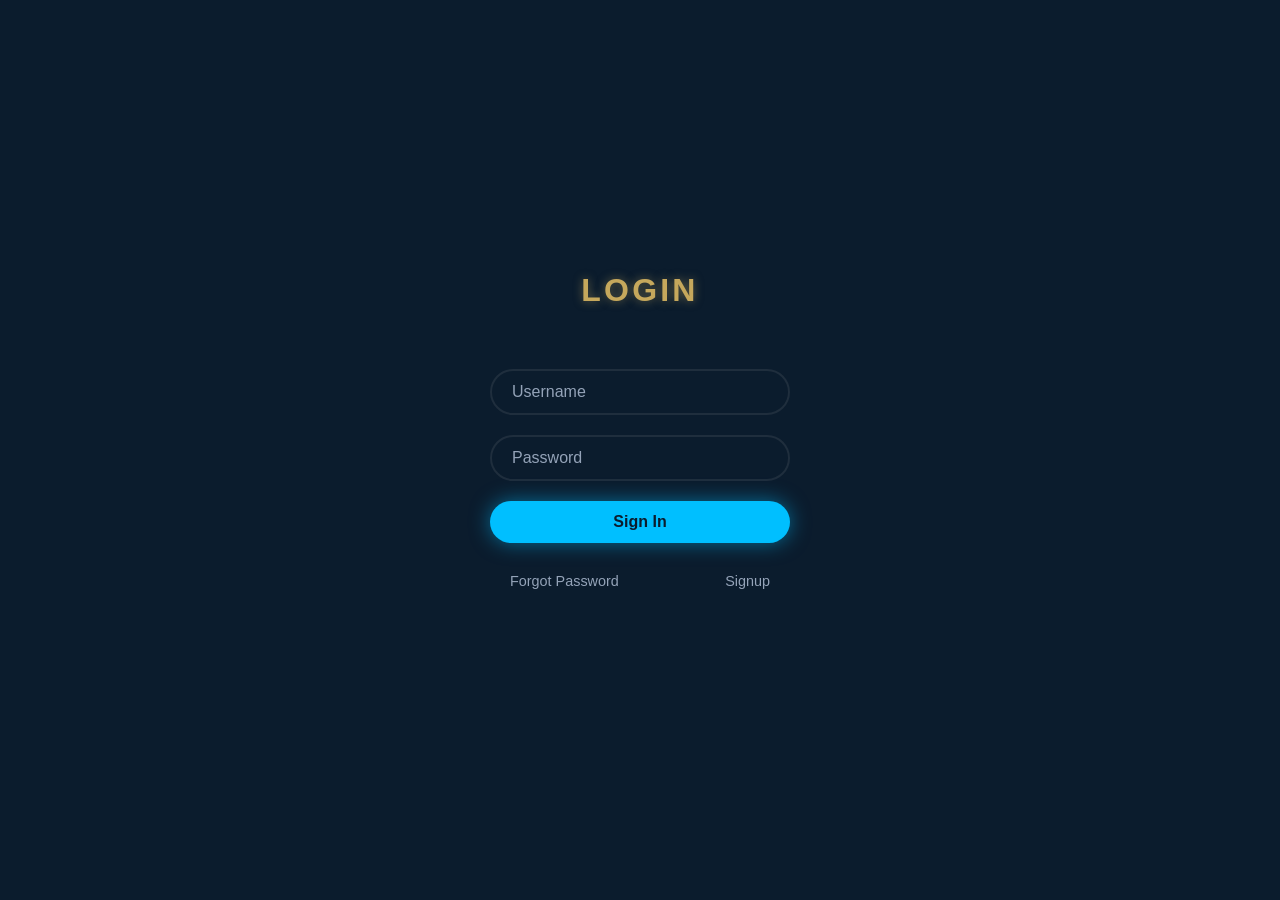
==== index.html @ e1f700b6 "Update index.html" ====
<!DOCTYPE html>
<html lang="en">
<head>
    <meta charset="UTF-8">
    <meta name="viewport" content="width=device-width, initial-scale=1.0">
    <title>ANICADE tech | Login</title>
    <style>
        * {
            margin: 0;
            padding: 0;
            box-sizing: border-box;
            font-family: 'Segoe UI', sans-serif;
        }

        body {
            display: flex;
            justify-content: center;
            align-items: center;
            min-height: 100vh;
            background: #0B1C2D;
            overflow: hidden;
        }

        .ring {
            position: relative;
            width: 500px;
            height: 500px;
            display: flex;
            justify-content: center;
            align-items: center;
        }

        .ring i {
            position: absolute;
            inset: 0;
            border: 2px solid transparent;
            transition: 0.5s;
        }

        .ring i:nth-child(1) {
            border-radius: 38% 62% 63% 37% / 41% 44% 56% 59%;
            animation: animate 6s linear infinite;
        }

        .ring:hover i:nth-child(1) {
            border: 6px solid lawngreen;
            filter: drop-shadow(0 0 20px lawngreen);
        }

        .ring i:nth-child(2) {
            border-radius: 41% 44% 56% 59% / 38% 62% 63% 37%;
            animation: animate 4s linear infinite;
        }

        .ring:hover i:nth-child(2) {
            border: 6px solid red;
            filter: drop-shadow(0 0 20px red);
        }

        .ring i:nth-child(3) {
            border-radius: 41% 44% 56% 59% / 38% 62% 63% 37%;
            animation: animate2 10s linear infinite;
        }

        .ring:hover i:nth-child(3) {
            border: 6px solid #C6A85C;
            filter: drop-shadow(0 0 20px #C6A85C);
        }

        @keyframes animate {
            0% {
                transform: rotate(0deg);
            }
            100% {
                transform: rotate(360deg);
            }
        }

        @keyframes animate2 {
            0% {
                transform: rotate(360deg);
            }
            100% {
                transform: rotate(0deg);
            }
        }

        .login {
            position: absolute;
            width: 300px;
            height: 100%;
            display: flex;
            justify-content: center;
            align-items: center;
            flex-direction: column;
            gap: 20px;
            z-index: 1000;
        }

        .login h2 {
            font-size: 2em;
            color: #C6A85C;
            letter-spacing: 0.1em;
            text-transform: uppercase;
            font-weight: 600;
            text-shadow: 0 0 10px rgba(198, 168, 92, 0.5);
        }

        .inputBx {
            width: 100%;
        }

        .inputBx input {
            width: 100%;
            padding: 12px 20px;
            background: transparent;
            border: 2px solid #1F2E3D;
            border-radius: 40px;
            font-size: 1em;
            color: #F5F7FA;
            outline: none;
            transition: 0.3s;
        }

        .inputBx input:focus {
            border-color: #00BFFF;
            box-shadow: 0 0 20px #00BFFF;
        }

        .inputBx input::placeholder {
            color: #94A3B8;
        }

        .inputBx input[type="submit"] {
            background: #00BFFF;
            border: none;
            color: #0B1C2D;
            font-weight: 600;
            cursor: pointer;
            box-shadow: 0 0 20px rgba(0, 191, 255, 0.5);
            transition: 0.3s;
        }

        .inputBx input[type="submit"]:hover {
            background: #C6A85C;
            box-shadow: 0 0 30px #C6A85C;
        }

        .links {
            width: 100%;
            display: flex;
            justify-content: space-between;
            padding: 0 20px;
            margin-top: 10px;
        }

        .links a {
            color: #94A3B8;
            text-decoration: none;
            font-size: 0.9em;
            transition: 0.3s;
            cursor: pointer;
        }

        .links a:hover {
            color: #00BFFF;
            text-shadow: 0 0 10px #00BFFF;
        }

        .message {
            color: #ff4d4d;
            font-size: 0.9em;
            min-height: 20px;
            text-align: center;
        }

        .success-message {
            color: lawngreen;
            font-size: 0.9em;
            min-height: 20px;
            text-align: center;
        }

        @media (max-width: 500px) {
            .ring {
                width: 350px;
                height: 350px;
            }
            
            .login {
                width: 250px;
            }
        }
    </style>
</head>
<body>
    <div class="ring">
        <i></i>
        <i></i>
        <i></i>
        <div class="login" id="loginContainer">
            <h2 id="formTitle">Login</h2>
            <div class="message" id="message"></div>
            <div class="inputBx">
                <input type="text" id="username" placeholder="Username">
            </div>
            <div class="inputBx">
                <input type="password" id="password" placeholder="Password">
            </div>
            <div class="inputBx" id="confirmPasswordContainer" style="display: none;">
                <input type="password" id="confirmPassword" placeholder="Confirm Password">
            </div>
            <div class="inputBx">
                <input type="submit" value="Sign In" id="actionButton" onclick="handleAuth()">
            </div>
            <div class="links">
                <a href="#" id="forgotLink" onclick="forgotPassword()">Forgot Password</a>
                <a href="#" id="toggleLink" onclick="toggleMode()">Signup</a>
            </div>
            <div class="success-message" id="successMessage"></div>
        </div>
    </div>

    <script>
        // Initialize users in localStorage if not exists
        if (!localStorage.getItem('anicade_users')) {
            localStorage.setItem('anicade_users', JSON.stringify({
                'demo': 'password123',
                'admin': 'admin123',
                'anicade': 'tech2026',
                'guest': 'guest123'
            }));
        }

        let isLoginMode = true;

        function toggleMode() {
            isLoginMode = !isLoginMode;
            const formTitle = document.getElementById('formTitle');
            const actionButton = document.getElementById('actionButton');
            const toggleLink = document.getElementById('toggleLink');
            const confirmPasswordContainer = document.getElementById('confirmPasswordContainer');
            const message = document.getElementById('message');
            const forgotLink = document.getElementById('forgotLink');

            if (isLoginMode) {
                formTitle.textContent = 'Login';
                actionButton.value = 'Sign In';
                toggleLink.textContent = 'Signup';
                confirmPasswordContainer.style.display = 'none';
                forgotLink.style.display = 'block';
                message.textContent = '';
            } else {
                formTitle.textContent = 'Sign Up';
                actionButton.value = 'Create Account';
                toggleLink.textContent = 'Login';
                confirmPasswordContainer.style.display = 'block';
                forgotLink.style.display = 'none';
                message.textContent = '';
            }
            
            // Clear inputs
            document.getElementById('username').value = '';
            document.getElementById('password').value = '';
            document.getElementById('confirmPassword').value = '';
            document.getElementById('successMessage').textContent = '';
        }

        function handleAuth() {
            const username = document.getElementById('username').value.trim();
            const password = document.getElementById('password').value.trim();
            const message = document.getElementById('message');
            const successMessage = document.getElementById('successMessage');
            
            // Clear previous messages
            message.textContent = '';
            successMessage.textContent = '';

            if (!username || !password) {
                message.textContent = 'Please fill in all fields';
                return;
            }

            if (isLoginMode) {
                // Login logic
                const users = JSON.parse(localStorage.getItem('anicade_users'));
                
                if (users[username] && users[username] === password) {
                    // Store current logged in user
                    localStorage.setItem('anicade_current_user', username);
                    successMessage.textContent = 'Login successful! Redirecting...';
                    setTimeout(() => {
                        // Redirect to the main ANICADE tech site
                        window.location.href = 'https://tresforwrld.github.io/ANICADEtech.net/#';
                    }, 1500);
                } else {
                    message.textContent = 'Invalid username or password';
                }
            } else {
                // Signup logic
                const confirmPassword = document.getElementById('confirmPassword').value.trim();
                
                if (password !== confirmPassword) {
                    message.textContent = 'Passwords do not match';
                    return;
                }
                
                if (password.length < 6) {
                    message.textContent = 'Password must be at least 6 characters';
                    return;
                }
                
                const users = JSON.parse(localStorage.getItem('anicade_users'));
                
                if (users[username]) {
                    message.textContent = 'Username already exists';
                    return;
                }
                
                // Add new user
                users[username] = password;
                localStorage.setItem('anicade_users', JSON.stringify(users));
                
                successMessage.textContent = 'Account created successfully! You can now login.';
                
                // Switch to login mode after successful signup
                setTimeout(() => {
                    if (!isLoginMode) toggleMode();
                }, 2000);
            }
        }

        function forgotPassword() {
            const username = document.getElementById('username').value.trim();
            const message = document.getElementById('message');
            
            if (!username) {
                message.textContent = 'Please enter your username';
                return;
            }
            
            const users = JSON.parse(localStorage.getItem('anicade_users'));
            
            if (users[username]) {
                message.style.color = 'lawngreen';
                message.textContent = `Your password is: ${users[username]}`;
                setTimeout(() => {
                    message.style.color = '#ff4d4d';
                    message.textContent = '';
                }, 5000);
            } else {
                message.textContent = 'Username not found';
            }
        }

        // Handle Enter key press
        document.addEventListener('keypress', function(e) {
            if (e.key === 'Enter') {
                handleAuth();
            }
        });

        // Auto-fill demo credentials for quick testing (optional)
        window.onload = function() {
            console.log('ANICADE tech login ready! Demo credentials: demo/password123');
        }
    </script>
</body>
</html>
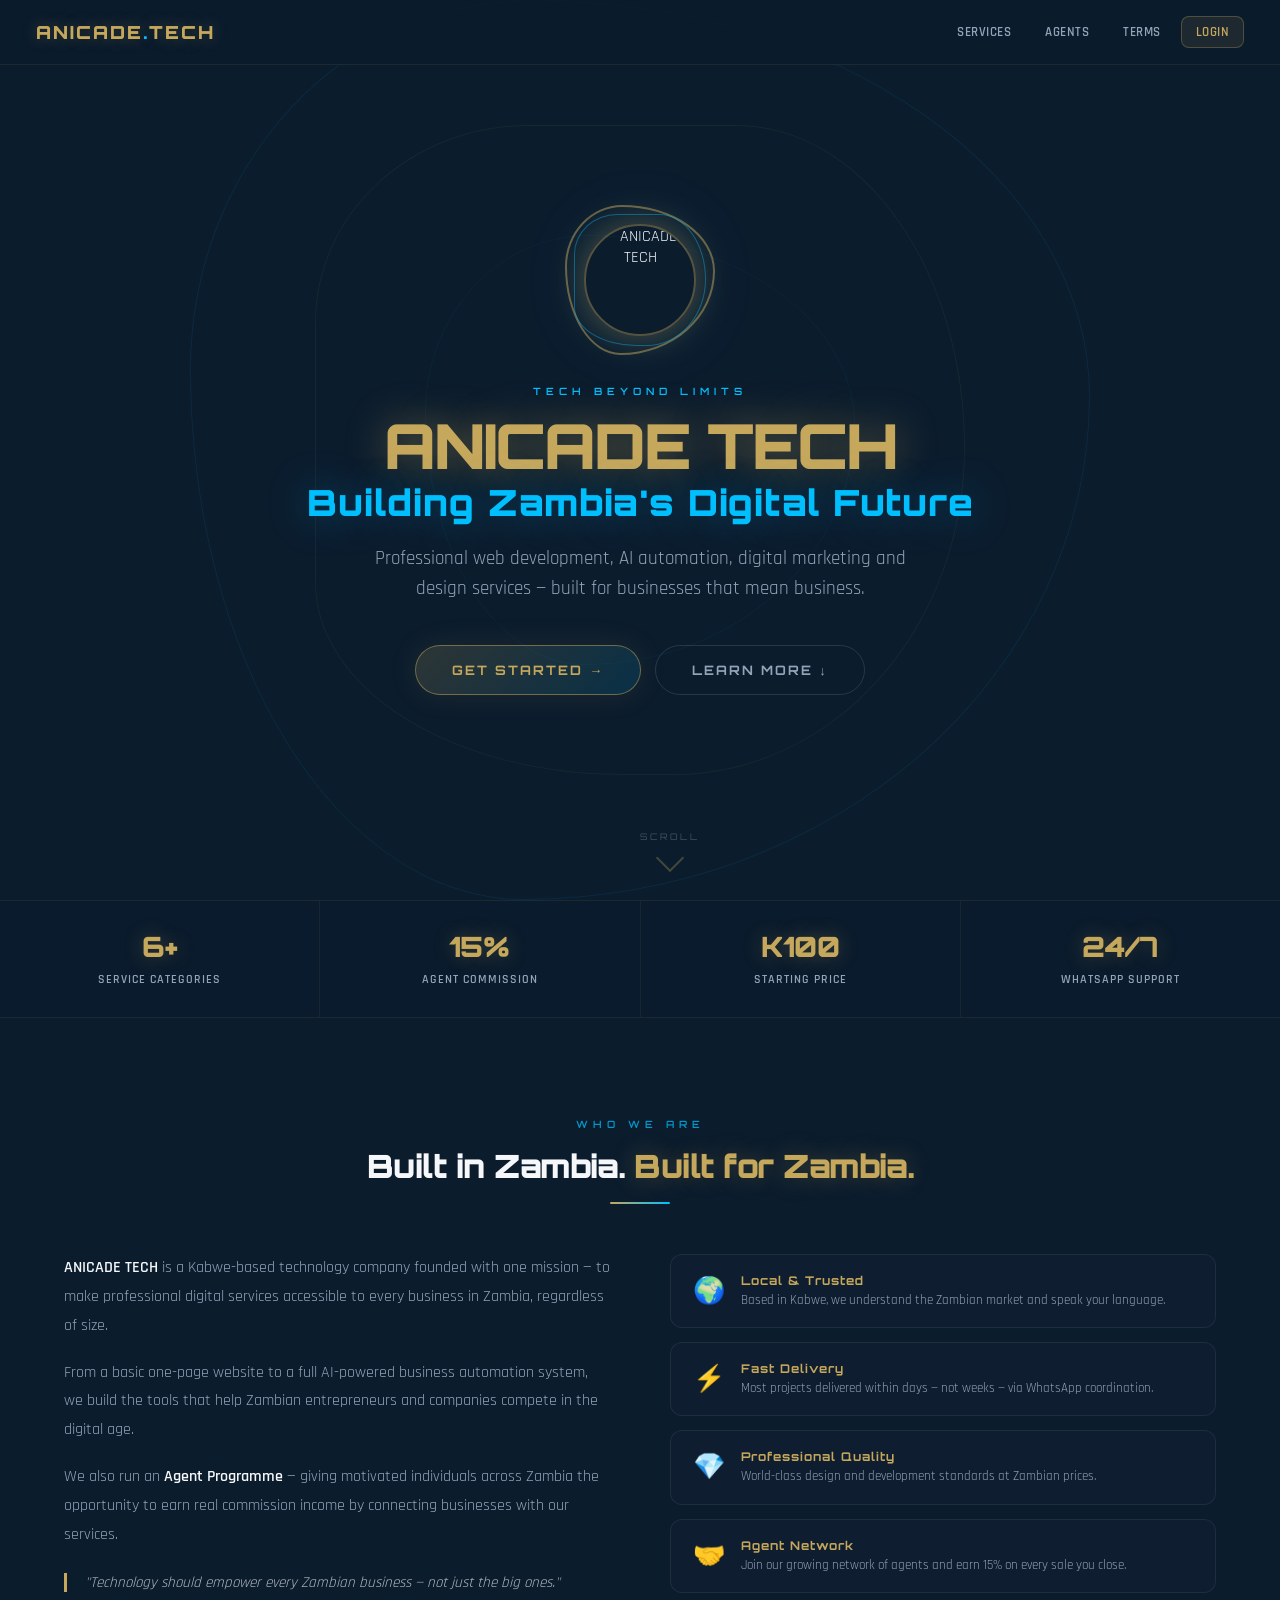
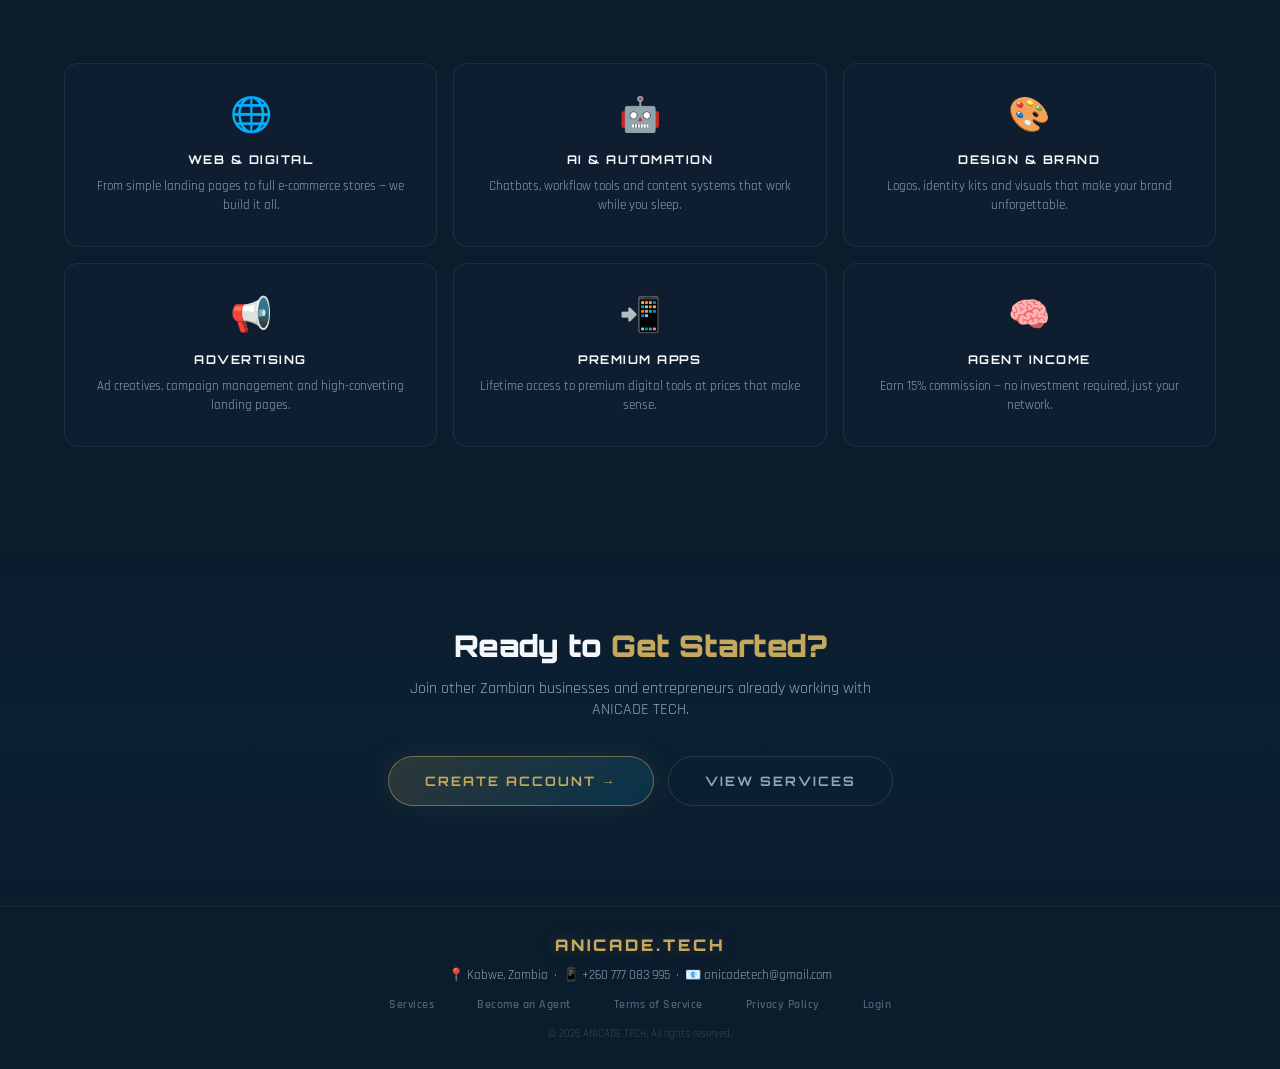
==== commit 3d0a2048: "Update index.html" ====
--- a/index.html
+++ b/index.html
@@ -2,368 +2,645 @@
 <html lang="en">
 <head>
     <meta charset="UTF-8">
-    <meta name="viewport" content="width=device-width, initial-scale=1.0">
-    <title>ANICADE tech | Login</title>
+    <meta name="viewport" content="width=device-width, initial-scale=1.0, maximum-scale=1.0, user-scalable=no">
+    <title>ANICADE TECH | Welcome</title>
+    <link href="https://fonts.googleapis.com/css2?family=Orbitron:wght@400;600;700;900&family=Rajdhani:wght@300;400;500;600;700&display=swap" rel="stylesheet">
+
+    <!-- Open Graph -->
+    <meta property="og:title" content="ANICADE TECH | Professional Tech Solutions Zambia">
+    <meta property="og:description" content="Kabwe's trusted partner for web development, digital marketing, AI automation and design.">
+    <meta property="og:image" content="https://i.imgur.com/RcBmjWM.png">
+    <meta property="og:url" content="https://bit.ly/ANICADEtech">
+    <meta property="og:type" content="website">
+    <meta name="twitter:card" content="summary_large_image">
+    <meta name="twitter:image" content="https://i.imgur.com/RcBmjWM.png">
+
     <style>
-        * {
-            margin: 0;
-            padding: 0;
-            box-sizing: border-box;
-            font-family: 'Segoe UI', sans-serif;
-        }
+        * { margin: 0; padding: 0; box-sizing: border-box; }
+
+        :root {
+            --primary: #0B1C2D;
+            --accent: #00BFFF;
+            --gold: #C6A85C;
+            --text: #F5F7FA;
+            --text-light: #94A3B8;
+            --border: rgba(255,255,255,0.07);
+            --card-bg: rgba(15, 30, 48, 0.88);
+        }
+
+        html { scroll-behavior: smooth; }
 
         body {
+            background: var(--primary);
+            color: var(--text);
+            font-family: 'Rajdhani', sans-serif;
+            overflow-x: hidden;
+        }
+
+        /* ===== RINGS BG ===== */
+        .rings-bg {
+            position: fixed;
+            top: 0; left: 0;
+            width: 100%; height: 100%;
+            z-index: 0;
+            pointer-events: none;
+            overflow: hidden;
+        }
+        .ring-el {
+            position: absolute;
+            top: 50%; left: 50%;
+            border: 1.5px solid transparent;
+            border-radius: 38% 62% 63% 37% / 41% 44% 56% 59%;
+            will-change: transform;
+        }
+        .ring-el:nth-child(1) { width: 900px; height: 900px; margin: -450px 0 0 -450px; border-color: rgba(0,191,255,0.09); animation: spin1 22s linear infinite; }
+        .ring-el:nth-child(2) { width: 650px; height: 650px; margin: -325px 0 0 -325px; border-radius: 41% 44% 56% 59% / 38% 62% 63% 37%; border-color: rgba(198,168,92,0.07); animation: spin2 15s linear infinite; }
+        .ring-el:nth-child(3) { width: 430px; height: 430px; margin: -215px 0 0 -215px; border-color: rgba(0,191,255,0.05); animation: spin1 32s linear infinite reverse; }
+
+        @keyframes spin1 { to { transform: rotate(360deg); } }
+        @keyframes spin2 { to { transform: rotate(-360deg); } }
+
+        /* ===== HERO — FULL SCREEN ===== */
+        .hero {
+            position: relative;
+            z-index: 2;
+            min-height: 100vh;
+            display: flex;
+            flex-direction: column;
+            justify-content: center;
+            align-items: center;
+            text-align: center;
+            padding: 40px 24px;
+        }
+
+        /* top nav bar */
+        .top-bar {
+            position: fixed;
+            top: 0; left: 0; right: 0;
+            z-index: 100;
+            display: flex;
+            justify-content: space-between;
+            align-items: center;
+            padding: 16px 36px;
+            background: rgba(11, 28, 45, 0.85);
+            border-bottom: 1px solid rgba(198,168,92,0.1);
+            animation: fadeDown 0.7s ease both;
+        }
+        @keyframes fadeDown { from { opacity: 0; transform: translateY(-14px); } to { opacity: 1; transform: translateY(0); } }
+
+        .top-logo {
+            font-family: 'Orbitron', sans-serif;
+            font-size: 18px;
+            font-weight: 900;
+            color: var(--gold);
+            letter-spacing: 2px;
+            text-shadow: 0 0 16px rgba(198,168,92,0.3);
+            text-decoration: none;
+        }
+        .top-logo span { color: var(--accent); }
+
+        .top-nav-links { display: flex; gap: 6px; align-items: center; }
+        .top-nav-links a {
+            color: var(--text-light);
+            text-decoration: none;
+            font-size: 13px;
+            font-weight: 600;
+            letter-spacing: 0.5px;
+            text-transform: uppercase;
+            padding: 7px 14px;
+            border-radius: 6px;
+            transition: all 0.2s;
+        }
+        .top-nav-links a:hover { background: rgba(0,191,255,0.1); color: var(--accent); }
+        .top-nav-links .cta-nav {
+            background: rgba(198,168,92,0.1);
+            border: 1px solid rgba(198,168,92,0.3);
+            color: var(--gold) !important;
+            border-radius: 8px;
+        }
+        .top-nav-links .cta-nav:hover { background: rgba(198,168,92,0.2) !important; color: #fff !important; }
+
+        /* hero content */
+        .hero-inner { max-width: 860px; }
+
+        .hero-logo-wrap { display: flex; justify-content: center; margin-bottom: 30px; animation: fadeUp 1s ease 0.2s both; }
+        .hero-logo-ring { position: relative; width: 150px; height: 150px; display: flex; align-items: center; justify-content: center; }
+        .hero-logo-ring::before { content: ''; position: absolute; inset: 0; border-radius: 38% 62% 63% 37% / 41% 44% 56% 59%; border: 2px solid rgba(198,168,92,0.5); will-change: transform; animation: spin1 6s linear infinite; }
+        .hero-logo-ring::after { content: ''; position: absolute; inset: 9px; border-radius: 41% 44% 56% 59% / 38% 62% 63% 37%; border: 1.5px solid rgba(0,191,255,0.4); will-change: transform; animation: spin2 4s linear infinite; }
+        .hero-logo-img { width: 112px; height: 112px; border-radius: 50%; object-fit: cover; position: relative; z-index: 2; box-shadow: 0 0 36px rgba(198,168,92,0.35), 0 0 70px rgba(0,191,255,0.12); border: 2px solid rgba(198,168,92,0.4); }
+
+        .hero-eyebrow {
+            font-family: 'Orbitron', sans-serif;
+            font-size: 10px;
+            font-weight: 600;
+            letter-spacing: 5px;
+            text-transform: uppercase;
+            color: var(--accent);
+            opacity: 0.75;
+            margin-bottom: 16px;
+            animation: fadeUp 1s ease 0.3s both;
+        }
+
+        .hero-title {
+            font-family: 'Orbitron', sans-serif;
+            font-size: 62px;
+            font-weight: 900;
+            line-height: 1.05;
+            letter-spacing: -2px;
+            margin-bottom: 22px;
+            animation: fadeUp 1s ease 0.4s both;
+        }
+        .hero-title .line-gold { color: var(--gold); text-shadow: 0 0 40px rgba(198,168,92,0.45); display: block; }
+        .hero-title .line-blue { color: var(--accent); text-shadow: 0 0 40px rgba(0,191,255,0.35); display: block; font-size: 36px; letter-spacing: 1px; margin-top: 6px; }
+
+        .hero-tagline {
+            font-size: 19px;
+            color: var(--text-light);
+            max-width: 580px;
+            margin: 0 auto 40px;
+            line-height: 1.6;
+            font-weight: 400;
+            animation: fadeUp 1s ease 0.5s both;
+        }
+
+        .hero-cta-group {
+            display: flex;
+            gap: 14px;
+            justify-content: center;
+            flex-wrap: wrap;
+            animation: fadeUp 1s ease 0.6s both;
+        }
+
+        .btn-primary {
+            display: inline-flex;
+            align-items: center;
+            gap: 10px;
+            padding: 16px 36px;
+            background: linear-gradient(135deg, rgba(198,168,92,0.18), rgba(0,191,255,0.12));
+            border: 1px solid rgba(198,168,92,0.5);
+            border-radius: 50px;
+            font-family: 'Orbitron', sans-serif;
+            font-size: 13px;
+            font-weight: 700;
+            letter-spacing: 2px;
+            text-transform: uppercase;
+            color: var(--gold);
+            text-decoration: none;
+            transition: all 0.3s;
+            box-shadow: 0 0 30px rgba(198,168,92,0.1);
+        }
+        .btn-primary:hover {
+            background: linear-gradient(135deg, rgba(198,168,92,0.3), rgba(0,191,255,0.2));
+            border-color: var(--gold);
+            box-shadow: 0 0 50px rgba(198,168,92,0.25);
+            transform: translateY(-2px);
+            color: #fff;
+        }
+
+        .btn-secondary {
+            display: inline-flex;
+            align-items: center;
+            gap: 10px;
+            padding: 16px 36px;
+            background: transparent;
+            border: 1px solid rgba(255,255,255,0.12);
+            border-radius: 50px;
+            font-family: 'Orbitron', sans-serif;
+            font-size: 13px;
+            font-weight: 700;
+            letter-spacing: 2px;
+            text-transform: uppercase;
+            color: var(--text-light);
+            text-decoration: none;
+            transition: all 0.3s;
+        }
+        .btn-secondary:hover {
+            border-color: rgba(0,191,255,0.4);
+            color: var(--accent);
+            transform: translateY(-2px);
+        }
+
+        /* scroll indicator */
+        .scroll-hint {
+            position: absolute;
+            bottom: 32px;
+            left: 50%;
+            transform: translateX(-50%);
+            display: flex;
+            flex-direction: column;
+            align-items: center;
+            gap: 6px;
+            animation: fadeUp 1s ease 1s both;
+        }
+        .scroll-hint span {
+            font-family: 'Orbitron', sans-serif;
+            font-size: 9px;
+            letter-spacing: 3px;
+            text-transform: uppercase;
+            color: rgba(148,163,184,0.4);
+        }
+        .scroll-arrow {
+            width: 20px; height: 20px;
+            border-right: 2px solid rgba(198,168,92,0.3);
+            border-bottom: 2px solid rgba(198,168,92,0.3);
+            transform: rotate(45deg);
+            animation: bounce 2s ease infinite;
+        }
+        @keyframes bounce { 0%,100% { transform: rotate(45deg) translateY(0); } 50% { transform: rotate(45deg) translateY(5px); } }
+
+        /* stats strip */
+        .stats-strip {
+            position: relative;
+            z-index: 2;
             display: flex;
             justify-content: center;
+            gap: 0;
+            border-top: 1px solid rgba(198,168,92,0.1);
+            border-bottom: 1px solid rgba(198,168,92,0.1);
+            background: rgba(11,28,45,0.6);
+            flex-wrap: wrap;
+            animation: fadeUp 0.8s ease 0.2s both;
+        }
+        .stat-item {
+            flex: 1;
+            min-width: 160px;
+            padding: 28px 20px;
+            text-align: center;
+            border-right: 1px solid rgba(198,168,92,0.08);
+        }
+        .stat-item:last-child { border-right: none; }
+        .stat-num {
+            font-family: 'Orbitron', sans-serif;
+            font-size: 28px;
+            font-weight: 900;
+            color: var(--gold);
+            text-shadow: 0 0 20px rgba(198,168,92,0.3);
+            display: block;
+            margin-bottom: 4px;
+        }
+        .stat-label {
+            font-size: 12px;
+            color: var(--text-light);
+            letter-spacing: 1px;
+            text-transform: uppercase;
+            font-weight: 600;
+        }
+
+        /* ===== ABOUT SECTION ===== */
+        .about {
+            position: relative;
+            z-index: 2;
+            max-width: 1200px;
+            margin: 0 auto;
+            padding: 100px 24px;
+        }
+
+        .about-eyebrow {
+            font-family: 'Orbitron', sans-serif;
+            font-size: 10px;
+            font-weight: 600;
+            letter-spacing: 5px;
+            text-transform: uppercase;
+            color: var(--accent);
+            opacity: 0.75;
+            margin-bottom: 16px;
+            text-align: center;
+        }
+
+        .about-title {
+            font-family: 'Orbitron', sans-serif;
+            font-size: 32px;
+            font-weight: 900;
+            text-align: center;
+            margin-bottom: 16px;
+            letter-spacing: -0.5px;
+        }
+        .about-title span { color: var(--gold); text-shadow: 0 0 24px rgba(198,168,92,0.3); }
+
+        .about-divider {
+            width: 60px; height: 2px;
+            background: linear-gradient(to right, var(--gold), var(--accent));
+            margin: 0 auto 50px;
+            border-radius: 2px;
+        }
+
+        .about-grid {
+            display: grid;
+            grid-template-columns: 1fr 1fr;
+            gap: 60px;
             align-items: center;
-            min-height: 100vh;
-            background: #0B1C2D;
-            overflow: hidden;
-        }
-
-        .ring {
+            margin-bottom: 70px;
+        }
+
+        .about-text p {
+            font-size: 16px;
+            color: var(--text-light);
+            line-height: 1.8;
+            margin-bottom: 18px;
+            font-weight: 400;
+        }
+        .about-text p strong { color: var(--text); font-weight: 600; }
+        .about-text .highlight {
+            border-left: 3px solid var(--gold);
+            padding-left: 18px;
+            font-style: italic;
+            color: rgba(245,247,250,0.7);
+            font-size: 15px;
+            margin-top: 24px;
+        }
+
+        .about-badges {
+            display: flex;
+            flex-direction: column;
+            gap: 14px;
+        }
+        .about-badge {
+            display: flex;
+            align-items: center;
+            gap: 16px;
+            background: var(--card-bg);
+            border: 1px solid var(--border);
+            border-radius: 12px;
+            padding: 18px 22px;
+            transition: border-color 0.25s, transform 0.25s;
+        }
+        .about-badge:hover { border-color: rgba(198,168,92,0.3); transform: translateX(4px); }
+        .badge-icon { font-size: 26px; flex-shrink: 0; }
+        .badge-content h4 {
+            font-family: 'Orbitron', sans-serif;
+            font-size: 12px;
+            font-weight: 700;
+            letter-spacing: 1px;
+            color: var(--gold);
+            margin-bottom: 3px;
+        }
+        .badge-content p { font-size: 13px; color: var(--text-light); margin: 0; line-height: 1.4; }
+
+        /* pillars */
+        .pillars {
+            display: grid;
+            grid-template-columns: repeat(3, 1fr);
+            gap: 16px;
+        }
+        .pillar {
+            background: var(--card-bg);
+            border: 1px solid var(--border);
+            border-radius: 14px;
+            padding: 30px 22px;
+            text-align: center;
+            transition: border-color 0.25s, transform 0.25s;
+        }
+        .pillar:hover { border-color: rgba(0,191,255,0.25); transform: translateY(-4px); }
+        .pillar-icon { font-size: 34px; margin-bottom: 14px; display: block; }
+        .pillar h3 {
+            font-family: 'Orbitron', sans-serif;
+            font-size: 12px;
+            font-weight: 700;
+            letter-spacing: 1.5px;
+            text-transform: uppercase;
+            color: var(--text);
+            margin-bottom: 10px;
+        }
+        .pillar p { font-size: 13px; color: var(--text-light); line-height: 1.5; }
+
+        /* ===== FINAL CTA ===== */
+        .final-cta {
             position: relative;
-            width: 500px;
-            height: 500px;
-            display: flex;
-            justify-content: center;
-            align-items: center;
-        }
-
-        .ring i {
-            position: absolute;
-            inset: 0;
-            border: 2px solid transparent;
-            transition: 0.5s;
-        }
-
-        .ring i:nth-child(1) {
-            border-radius: 38% 62% 63% 37% / 41% 44% 56% 59%;
-            animation: animate 6s linear infinite;
-        }
-
-        .ring:hover i:nth-child(1) {
-            border: 6px solid lawngreen;
-            filter: drop-shadow(0 0 20px lawngreen);
-        }
-
-        .ring i:nth-child(2) {
-            border-radius: 41% 44% 56% 59% / 38% 62% 63% 37%;
-            animation: animate 4s linear infinite;
-        }
-
-        .ring:hover i:nth-child(2) {
-            border: 6px solid red;
-            filter: drop-shadow(0 0 20px red);
-        }
-
-        .ring i:nth-child(3) {
-            border-radius: 41% 44% 56% 59% / 38% 62% 63% 37%;
-            animation: animate2 10s linear infinite;
-        }
-
-        .ring:hover i:nth-child(3) {
-            border: 6px solid #C6A85C;
-            filter: drop-shadow(0 0 20px #C6A85C);
-        }
-
-        @keyframes animate {
-            0% {
-                transform: rotate(0deg);
-            }
-            100% {
-                transform: rotate(360deg);
-            }
-        }
-
-        @keyframes animate2 {
-            0% {
-                transform: rotate(360deg);
-            }
-            100% {
-                transform: rotate(0deg);
-            }
-        }
-
-        .login {
-            position: absolute;
-            width: 300px;
-            height: 100%;
-            display: flex;
-            justify-content: center;
-            align-items: center;
-            flex-direction: column;
-            gap: 20px;
-            z-index: 1000;
-        }
-
-        .login h2 {
-            font-size: 2em;
-            color: #C6A85C;
-            letter-spacing: 0.1em;
-            text-transform: uppercase;
+            z-index: 2;
+            text-align: center;
+            padding: 80px 24px 100px;
+            background: linear-gradient(to bottom, transparent, rgba(0,191,255,0.03), transparent);
+        }
+        .final-cta h2 {
+            font-family: 'Orbitron', sans-serif;
+            font-size: 30px;
+            font-weight: 900;
+            margin-bottom: 14px;
+            letter-spacing: -0.5px;
+        }
+        .final-cta h2 span { color: var(--gold); }
+        .final-cta p { font-size: 16px; color: var(--text-light); max-width: 500px; margin: 0 auto 36px; }
+
+        /* ===== FOOTER ===== */
+        .site-footer {
+            position: relative;
+            z-index: 2;
+            text-align: center;
+            padding: 28px 24px;
+            border-top: 1px solid rgba(198,168,92,0.1);
+            color: var(--text-light);
+            font-size: 13px;
+        }
+        .site-footer .footer-logo {
+            font-family: 'Orbitron', sans-serif;
+            font-size: 16px;
+            font-weight: 900;
+            color: var(--gold);
+            letter-spacing: 3px;
+            margin-bottom: 12px;
+            text-shadow: 0 0 16px rgba(198,168,92,0.25);
+        }
+        .footer-links { display: flex; justify-content: center; gap: 20px; flex-wrap: wrap; margin-top: 14px; }
+        .footer-links a {
+            color: rgba(148,163,184,0.5);
+            text-decoration: none;
+            font-size: 12px;
             font-weight: 600;
-            text-shadow: 0 0 10px rgba(198, 168, 92, 0.5);
-        }
-
-        .inputBx {
-            width: 100%;
-        }
-
-        .inputBx input {
-            width: 100%;
-            padding: 12px 20px;
-            background: transparent;
-            border: 2px solid #1F2E3D;
-            border-radius: 40px;
-            font-size: 1em;
-            color: #F5F7FA;
-            outline: none;
-            transition: 0.3s;
-        }
-
-        .inputBx input:focus {
-            border-color: #00BFFF;
-            box-shadow: 0 0 20px #00BFFF;
-        }
-
-        .inputBx input::placeholder {
-            color: #94A3B8;
-        }
-
-        .inputBx input[type="submit"] {
-            background: #00BFFF;
-            border: none;
-            color: #0B1C2D;
-            font-weight: 600;
-            cursor: pointer;
-            box-shadow: 0 0 20px rgba(0, 191, 255, 0.5);
-            transition: 0.3s;
-        }
-
-        .inputBx input[type="submit"]:hover {
-            background: #C6A85C;
-            box-shadow: 0 0 30px #C6A85C;
-        }
-
-        .links {
-            width: 100%;
-            display: flex;
-            justify-content: space-between;
-            padding: 0 20px;
-            margin-top: 10px;
-        }
-
-        .links a {
-            color: #94A3B8;
-            text-decoration: none;
-            font-size: 0.9em;
-            transition: 0.3s;
-            cursor: pointer;
-        }
-
-        .links a:hover {
-            color: #00BFFF;
-            text-shadow: 0 0 10px #00BFFF;
-        }
-
-        .message {
-            color: #ff4d4d;
-            font-size: 0.9em;
-            min-height: 20px;
-            text-align: center;
-        }
-
-        .success-message {
-            color: lawngreen;
-            font-size: 0.9em;
-            min-height: 20px;
-            text-align: center;
-        }
-
-        @media (max-width: 500px) {
-            .ring {
-                width: 350px;
-                height: 350px;
-            }
-            
-            .login {
-                width: 250px;
-            }
+            letter-spacing: 0.5px;
+            transition: color 0.2s;
+        }
+        .footer-links a:hover { color: var(--accent); }
+        .footer-links .sep { color: rgba(255,255,255,0.12); }
+
+        @keyframes fadeUp { from { opacity: 0; transform: translateY(22px); } to { opacity: 1; transform: translateY(0); } }
+
+        /* ===== MOBILE ===== */
+        @media (max-width: 768px) {
+            .top-bar { padding: 14px 18px; }
+            .top-nav-links a:not(.cta-nav) { display: none; }
+            .hero-title { font-size: 36px; letter-spacing: -1px; }
+            .hero-title .line-blue { font-size: 22px; }
+            .about-grid { grid-template-columns: 1fr; gap: 36px; }
+            .pillars { grid-template-columns: 1fr; }
+            .stat-item { min-width: 120px; padding: 20px 12px; }
+            .stat-num { font-size: 22px; }
+            .ring-el:nth-child(1) { width: 500px; height: 500px; margin: -250px 0 0 -250px; }
+            .ring-el:nth-child(2) { width: 360px; height: 360px; margin: -180px 0 0 -180px; }
+            .ring-el:nth-child(3) { width: 240px; height: 240px; margin: -120px 0 0 -120px; }
         }
     </style>
 </head>
 <body>
-    <div class="ring">
-        <i></i>
-        <i></i>
-        <i></i>
-        <div class="login" id="loginContainer">
-            <h2 id="formTitle">Login</h2>
-            <div class="message" id="message"></div>
-            <div class="inputBx">
-                <input type="text" id="username" placeholder="Username">
-            </div>
-            <div class="inputBx">
-                <input type="password" id="password" placeholder="Password">
-            </div>
-            <div class="inputBx" id="confirmPasswordContainer" style="display: none;">
-                <input type="password" id="confirmPassword" placeholder="Confirm Password">
-            </div>
-            <div class="inputBx">
-                <input type="submit" value="Sign In" id="actionButton" onclick="handleAuth()">
-            </div>
-            <div class="links">
-                <a href="#" id="forgotLink" onclick="forgotPassword()">Forgot Password</a>
-                <a href="#" id="toggleLink" onclick="toggleMode()">Signup</a>
-            </div>
-            <div class="success-message" id="successMessage"></div>
-        </div>
+
+    <div class="rings-bg">
+        <div class="ring-el"></div>
+        <div class="ring-el"></div>
+        <div class="ring-el"></div>
     </div>
 
-    <script>
-        // Initialize users in localStorage if not exists
-        if (!localStorage.getItem('anicade_users')) {
-            localStorage.setItem('anicade_users', JSON.stringify({
-                'demo': 'password123',
-                'admin': 'admin123',
-                'anicade': 'tech2026',
-                'guest': 'guest123'
-            }));
-        }
-
-        let isLoginMode = true;
-
-        function toggleMode() {
-            isLoginMode = !isLoginMode;
-            const formTitle = document.getElementById('formTitle');
-            const actionButton = document.getElementById('actionButton');
-            const toggleLink = document.getElementById('toggleLink');
-            const confirmPasswordContainer = document.getElementById('confirmPasswordContainer');
-            const message = document.getElementById('message');
-            const forgotLink = document.getElementById('forgotLink');
-
-            if (isLoginMode) {
-                formTitle.textContent = 'Login';
-                actionButton.value = 'Sign In';
-                toggleLink.textContent = 'Signup';
-                confirmPasswordContainer.style.display = 'none';
-                forgotLink.style.display = 'block';
-                message.textContent = '';
-            } else {
-                formTitle.textContent = 'Sign Up';
-                actionButton.value = 'Create Account';
-                toggleLink.textContent = 'Login';
-                confirmPasswordContainer.style.display = 'block';
-                forgotLink.style.display = 'none';
-                message.textContent = '';
-            }
-            
-            // Clear inputs
-            document.getElementById('username').value = '';
-            document.getElementById('password').value = '';
-            document.getElementById('confirmPassword').value = '';
-            document.getElementById('successMessage').textContent = '';
-        }
-
-        function handleAuth() {
-            const username = document.getElementById('username').value.trim();
-            const password = document.getElementById('password').value.trim();
-            const message = document.getElementById('message');
-            const successMessage = document.getElementById('successMessage');
-            
-            // Clear previous messages
-            message.textContent = '';
-            successMessage.textContent = '';
-
-            if (!username || !password) {
-                message.textContent = 'Please fill in all fields';
-                return;
-            }
-
-            if (isLoginMode) {
-                // Login logic
-                const users = JSON.parse(localStorage.getItem('anicade_users'));
-                
-                if (users[username] && users[username] === password) {
-                    // Store current logged in user
-                    localStorage.setItem('anicade_current_user', username);
-                    successMessage.textContent = 'Login successful! Redirecting...';
-                    setTimeout(() => {
-                        // Redirect to the main ANICADE tech site
-                        window.location.href = 'https://tresforwrld.github.io/ANICADEtech.net/#';
-                    }, 1500);
-                } else {
-                    message.textContent = 'Invalid username or password';
-                }
-            } else {
-                // Signup logic
-                const confirmPassword = document.getElementById('confirmPassword').value.trim();
-                
-                if (password !== confirmPassword) {
-                    message.textContent = 'Passwords do not match';
-                    return;
-                }
-                
-                if (password.length < 6) {
-                    message.textContent = 'Password must be at least 6 characters';
-                    return;
-                }
-                
-                const users = JSON.parse(localStorage.getItem('anicade_users'));
-                
-                if (users[username]) {
-                    message.textContent = 'Username already exists';
-                    return;
-                }
-                
-                // Add new user
-                users[username] = password;
-                localStorage.setItem('anicade_users', JSON.stringify(users));
-                
-                successMessage.textContent = 'Account created successfully! You can now login.';
-                
-                // Switch to login mode after successful signup
-                setTimeout(() => {
-                    if (!isLoginMode) toggleMode();
-                }, 2000);
-            }
-        }
-
-        function forgotPassword() {
-            const username = document.getElementById('username').value.trim();
-            const message = document.getElementById('message');
-            
-            if (!username) {
-                message.textContent = 'Please enter your username';
-                return;
-            }
-            
-            const users = JSON.parse(localStorage.getItem('anicade_users'));
-            
-            if (users[username]) {
-                message.style.color = 'lawngreen';
-                message.textContent = `Your password is: ${users[username]}`;
-                setTimeout(() => {
-                    message.style.color = '#ff4d4d';
-                    message.textContent = '';
-                }, 5000);
-            } else {
-                message.textContent = 'Username not found';
-            }
-        }
-
-        // Handle Enter key press
-        document.addEventListener('keypress', function(e) {
-            if (e.key === 'Enter') {
-                handleAuth();
-            }
-        });
-
-        // Auto-fill demo credentials for quick testing (optional)
-        window.onload = function() {
-            console.log('ANICADE tech login ready! Demo credentials: demo/password123');
-        }
-    </script>
+    <!-- TOP NAV -->
+    <header class="top-bar">
+        <a href="landing.html" class="top-logo">ANICADE<span>.</span>TECH</a>
+        <nav class="top-nav-links">
+            <a href="index.html">Services</a>
+            <a href="agents.html">Agents</a>
+            <a href="terms.html">Terms</a>
+            <a href="login.html" class="cta-nav">Login</a>
+        </nav>
+    </header>
+
+    <!-- HERO -->
+    <section class="hero">
+        <div class="hero-inner">
+            <div class="hero-logo-wrap">
+                <div class="hero-logo-ring">
+                    <img src="https://i.imgur.com/RcBmjWM.png" alt="ANICADE TECH" class="hero-logo-img">
+                </div>
+            </div>
+            <div class="hero-eyebrow">Tech Beyond Limits</div>
+            <h1 class="hero-title">
+                <span class="line-gold">ANICADE TECH</span>
+                <span class="line-blue">Building Zambia's Digital Future</span>
+            </h1>
+            <p class="hero-tagline">Professional web development, AI automation, digital marketing and design services — built for businesses that mean business.</p>
+            <div class="hero-cta-group">
+                <a href="login.html" class="btn-primary">Get Started →</a>
+                <a href="#about" class="btn-secondary">Learn More ↓</a>
+            </div>
+        </div>
+        <div class="scroll-hint">
+            <span>Scroll</span>
+            <div class="scroll-arrow"></div>
+        </div>
+    </section>
+
+    <!-- STATS STRIP -->
+    <div class="stats-strip">
+        <div class="stat-item">
+            <span class="stat-num">6+</span>
+            <span class="stat-label">Service Categories</span>
+        </div>
+        <div class="stat-item">
+            <span class="stat-num">15%</span>
+            <span class="stat-label">Agent Commission</span>
+        </div>
+        <div class="stat-item">
+            <span class="stat-num">K100</span>
+            <span class="stat-label">Starting Price</span>
+        </div>
+        <div class="stat-item">
+            <span class="stat-num">24/7</span>
+            <span class="stat-label">WhatsApp Support</span>
+        </div>
+    </div>
+
+    <!-- ABOUT -->
+    <section class="about" id="about">
+        <div class="about-eyebrow">Who We Are</div>
+        <h2 class="about-title">Built in Zambia. <span>Built for Zambia.</span></h2>
+        <div class="about-divider"></div>
+
+        <div class="about-grid">
+            <div class="about-text">
+                <p><strong>ANICADE TECH</strong> is a Kabwe-based technology company founded with one mission — to make professional digital services accessible to every business in Zambia, regardless of size.</p>
+                <p>From a basic one-page website to a full AI-powered business automation system, we build the tools that help Zambian entrepreneurs and companies compete in the digital age.</p>
+                <p>We also run an <strong>Agent Programme</strong> — giving motivated individuals across Zambia the opportunity to earn real commission income by connecting businesses with our services.</p>
+                <div class="highlight">"Technology should empower every Zambian business — not just the big ones."</div>
+            </div>
+            <div class="about-badges">
+                <div class="about-badge">
+                    <div class="badge-icon">🌍</div>
+                    <div class="badge-content">
+                        <h4>Local & Trusted</h4>
+                        <p>Based in Kabwe, we understand the Zambian market and speak your language.</p>
+                    </div>
+                </div>
+                <div class="about-badge">
+                    <div class="badge-icon">⚡</div>
+                    <div class="badge-content">
+                        <h4>Fast Delivery</h4>
+                        <p>Most projects delivered within days — not weeks — via WhatsApp coordination.</p>
+                    </div>
+                </div>
+                <div class="about-badge">
+                    <div class="badge-icon">💎</div>
+                    <div class="badge-content">
+                        <h4>Professional Quality</h4>
+                        <p>World-class design and development standards at Zambian prices.</p>
+                    </div>
+                </div>
+                <div class="about-badge">
+                    <div class="badge-icon">🤝</div>
+                    <div class="badge-content">
+                        <h4>Agent Network</h4>
+                        <p>Join our growing network of agents and earn 15% on every sale you close.</p>
+                    </div>
+                </div>
+            </div>
+        </div>
+
+        <!-- PILLARS -->
+        <div class="pillars">
+            <div class="pillar">
+                <span class="pillar-icon">🌐</span>
+                <h3>Web & Digital</h3>
+                <p>From simple landing pages to full e-commerce stores — we build it all.</p>
+            </div>
+            <div class="pillar">
+                <span class="pillar-icon">🤖</span>
+                <h3>AI & Automation</h3>
+                <p>Chatbots, workflow tools and content systems that work while you sleep.</p>
+            </div>
+            <div class="pillar">
+                <span class="pillar-icon">🎨</span>
+                <h3>Design & Brand</h3>
+                <p>Logos, identity kits and visuals that make your brand unforgettable.</p>
+            </div>
+            <div class="pillar">
+                <span class="pillar-icon">📢</span>
+                <h3>Advertising</h3>
+                <p>Ad creatives, campaign management and high-converting landing pages.</p>
+            </div>
+            <div class="pillar">
+                <span class="pillar-icon">📲</span>
+                <h3>Premium Apps</h3>
+                <p>Lifetime access to premium digital tools at prices that make sense.</p>
+            </div>
+            <div class="pillar">
+                <span class="pillar-icon">🧠</span>
+                <h3>Agent Income</h3>
+                <p>Earn 15% commission — no investment required, just your network.</p>
+            </div>
+        </div>
+    </section>
+
+    <!-- FINAL CTA -->
+    <section class="final-cta">
+        <h2>Ready to <span>Get Started?</span></h2>
+        <p>Join other Zambian businesses and entrepreneurs already working with ANICADE TECH.</p>
+        <div class="hero-cta-group">
+            <a href="login.html" class="btn-primary">Create Account →</a>
+            <a href="index.html" class="btn-secondary">View Services</a>
+        </div>
+    </section>
+
+    <!-- FOOTER -->
+    <footer class="site-footer">
+        <div class="footer-logo">ANICADE.TECH</div>
+        <p>📍 Kabwe, Zambia &nbsp;·&nbsp; 📱 +260 777 083 995 &nbsp;·&nbsp; 📧 anicadetech@gmail.com</p>
+        <div class="footer-links">
+            <a href="index.html">Services</a>
+            <span class="sep">·</span>
+            <a href="agents.html">Become an Agent</a>
+            <span class="sep">·</span>
+            <a href="terms.html">Terms of Service</a>
+            <span class="sep">·</span>
+            <a href="terms.html#privacy">Privacy Policy</a>
+            <span class="sep">·</span>
+            <a href="login.html">Login</a>
+        </div>
+        <p style="margin-top:14px;font-size:11px;opacity:0.3;">© 2026 ANICADE TECH. All rights reserved.</p>
+    </footer>
+
 </body>
-</html>+</html>
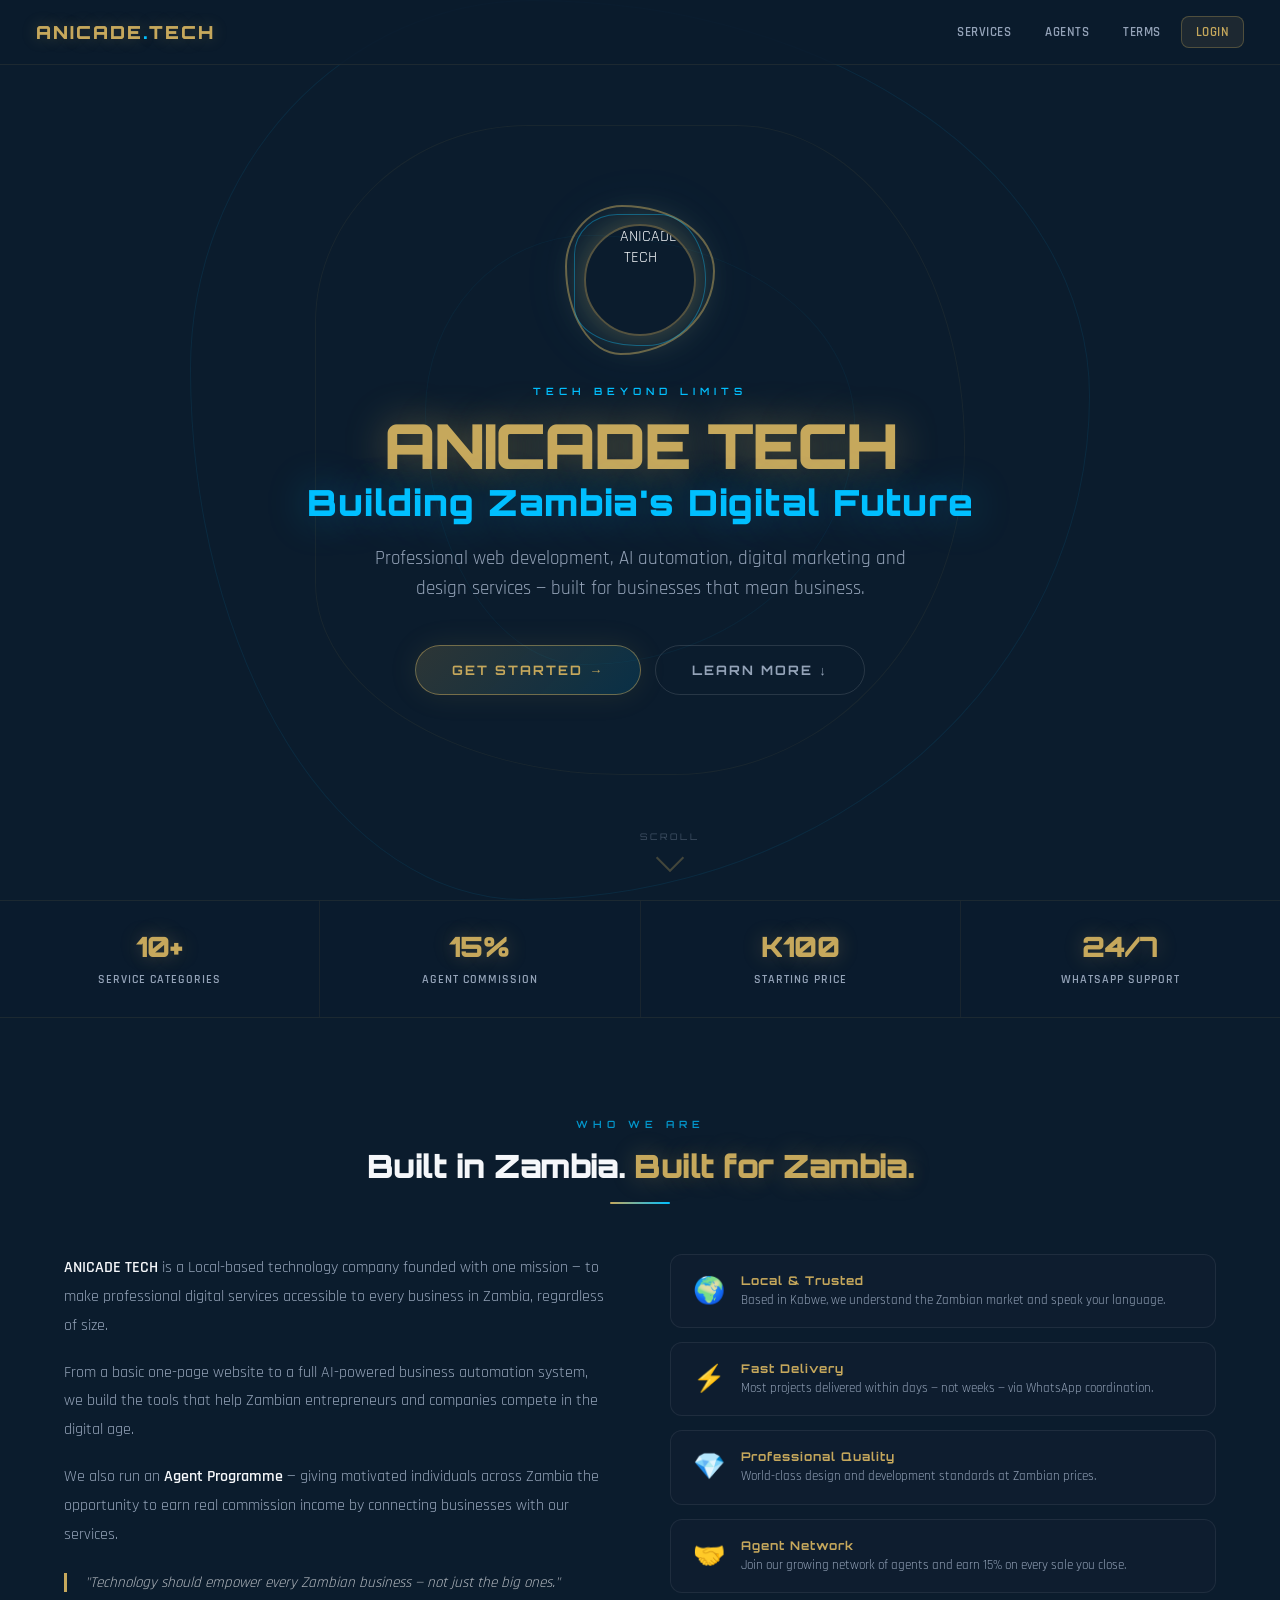
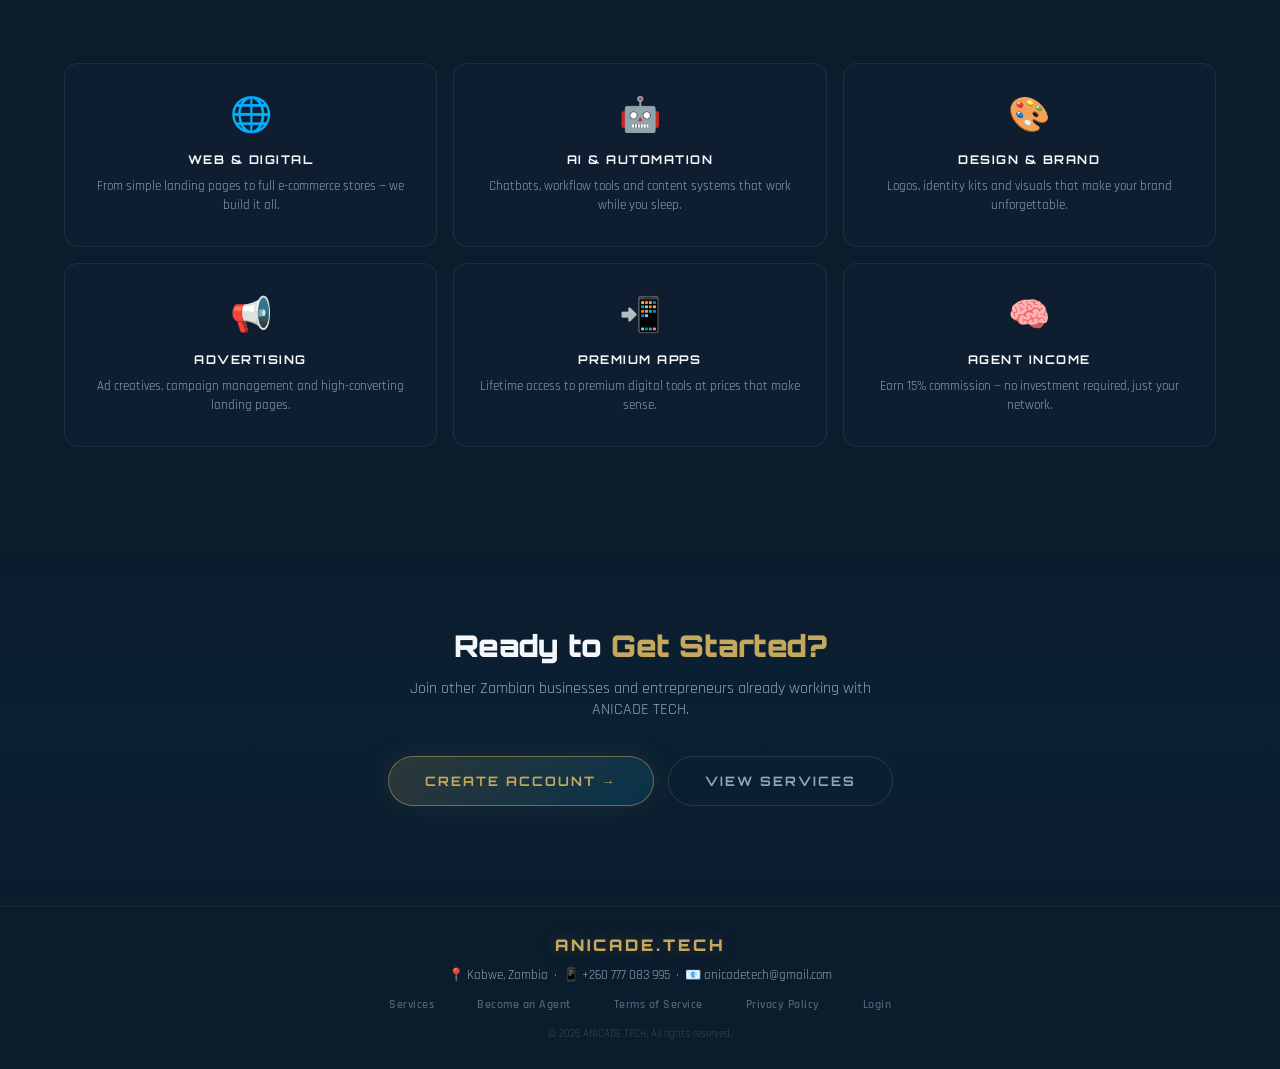
==== commit 6f6239af: "Update index.html" ====
--- a/index.html
+++ b/index.html
@@ -482,8 +482,8 @@
     <header class="top-bar">
         <a href="landing.html" class="top-logo">ANICADE<span>.</span>TECH</a>
         <nav class="top-nav-links">
-            <a href="index.html">Services</a>
-            <a href="agents.html">Agents</a>
+            <a href="login.html">Services</a>
+            <a href="login.html">Agents</a>
             <a href="terms.html">Terms</a>
             <a href="login.html" class="cta-nav">Login</a>
         </nav>
@@ -517,7 +517,7 @@
     <!-- STATS STRIP -->
     <div class="stats-strip">
         <div class="stat-item">
-            <span class="stat-num">6+</span>
+            <span class="stat-num">10+</span>
             <span class="stat-label">Service Categories</span>
         </div>
         <div class="stat-item">
@@ -542,7 +542,7 @@
 
         <div class="about-grid">
             <div class="about-text">
-                <p><strong>ANICADE TECH</strong> is a Kabwe-based technology company founded with one mission — to make professional digital services accessible to every business in Zambia, regardless of size.</p>
+                <p><strong>ANICADE TECH</strong> is a Local-based technology company founded with one mission — to make professional digital services accessible to every business in Zambia, regardless of size.</p>
                 <p>From a basic one-page website to a full AI-powered business automation system, we build the tools that help Zambian entrepreneurs and companies compete in the digital age.</p>
                 <p>We also run an <strong>Agent Programme</strong> — giving motivated individuals across Zambia the opportunity to earn real commission income by connecting businesses with our services.</p>
                 <div class="highlight">"Technology should empower every Zambian business — not just the big ones."</div>
@@ -629,9 +629,9 @@
         <div class="footer-logo">ANICADE.TECH</div>
         <p>📍 Kabwe, Zambia &nbsp;·&nbsp; 📱 +260 777 083 995 &nbsp;·&nbsp; 📧 anicadetech@gmail.com</p>
         <div class="footer-links">
-            <a href="index.html">Services</a>
+            <a href="login.html">Services</a>
             <span class="sep">·</span>
-            <a href="agents.html">Become an Agent</a>
+            <a href="login.html">Become an Agent</a>
             <span class="sep">·</span>
             <a href="terms.html">Terms of Service</a>
             <span class="sep">·</span>
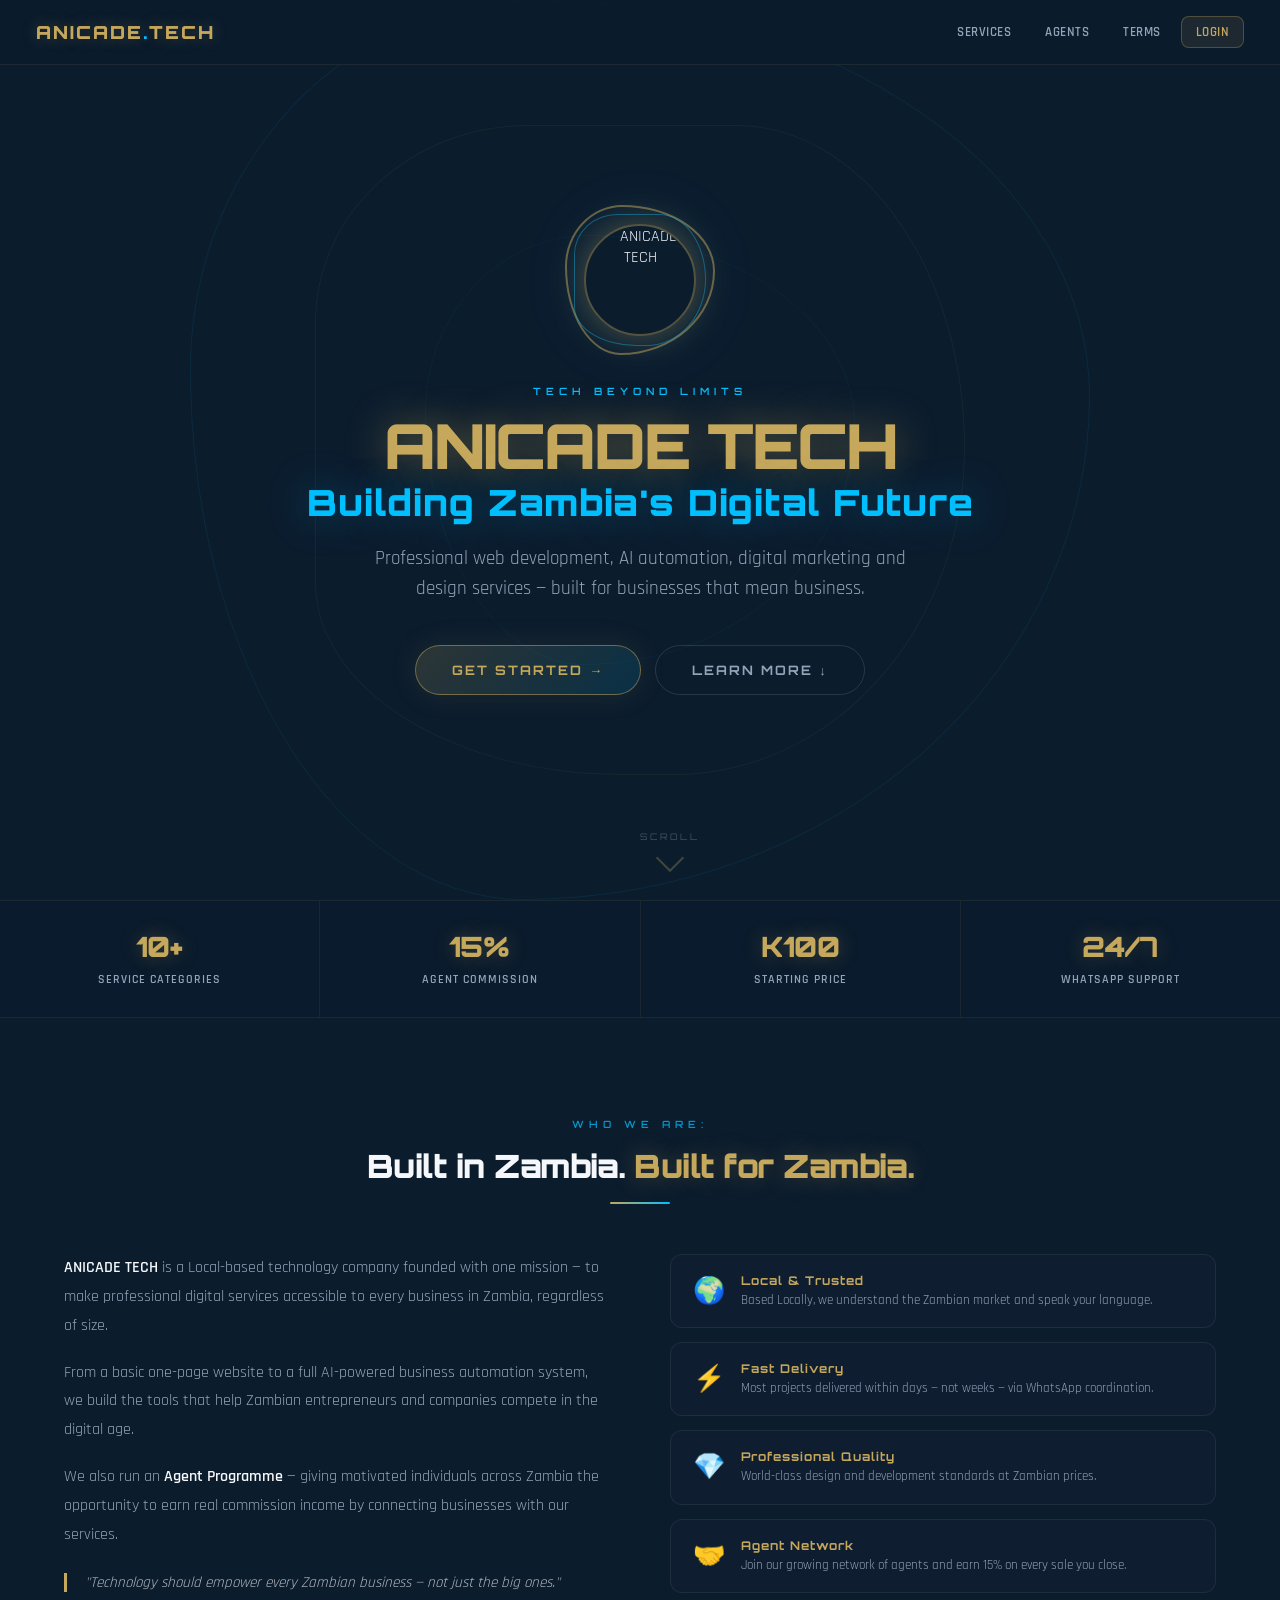
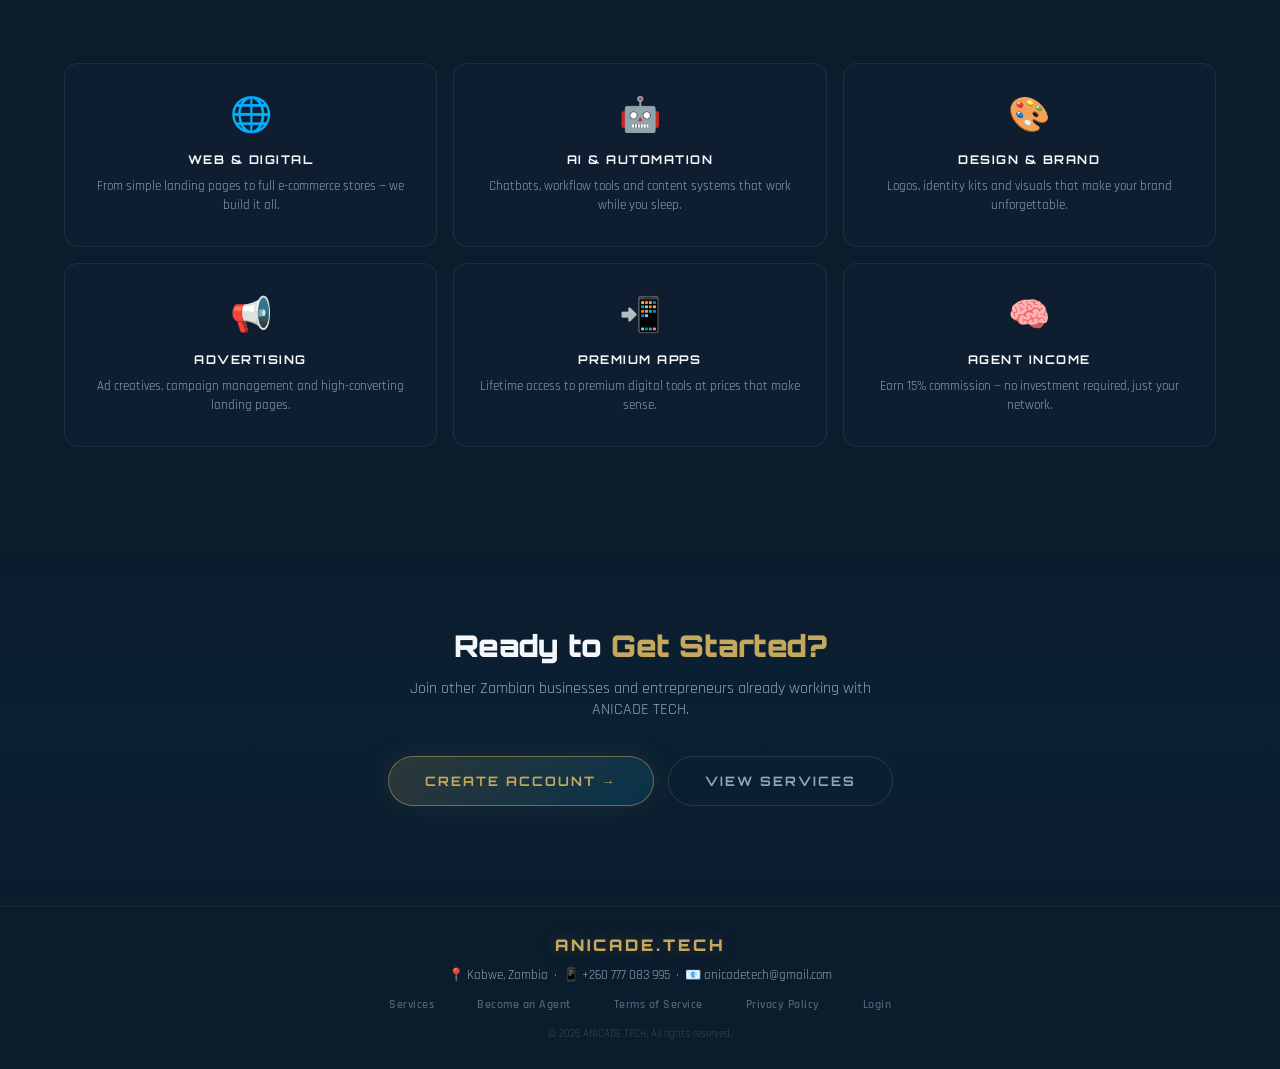
==== commit 379a8446: "Update index.html" ====
--- a/index.html
+++ b/index.html
@@ -536,7 +536,7 @@
 
     <!-- ABOUT -->
     <section class="about" id="about">
-        <div class="about-eyebrow">Who We Are</div>
+        <div class="about-eyebrow">Who We Are:</div>
         <h2 class="about-title">Built in Zambia. <span>Built for Zambia.</span></h2>
         <div class="about-divider"></div>
 
@@ -552,7 +552,7 @@
                     <div class="badge-icon">🌍</div>
                     <div class="badge-content">
                         <h4>Local & Trusted</h4>
-                        <p>Based in Kabwe, we understand the Zambian market and speak your language.</p>
+                        <p>Based Locally, we understand the Zambian market and speak your language.</p>
                     </div>
                 </div>
                 <div class="about-badge">
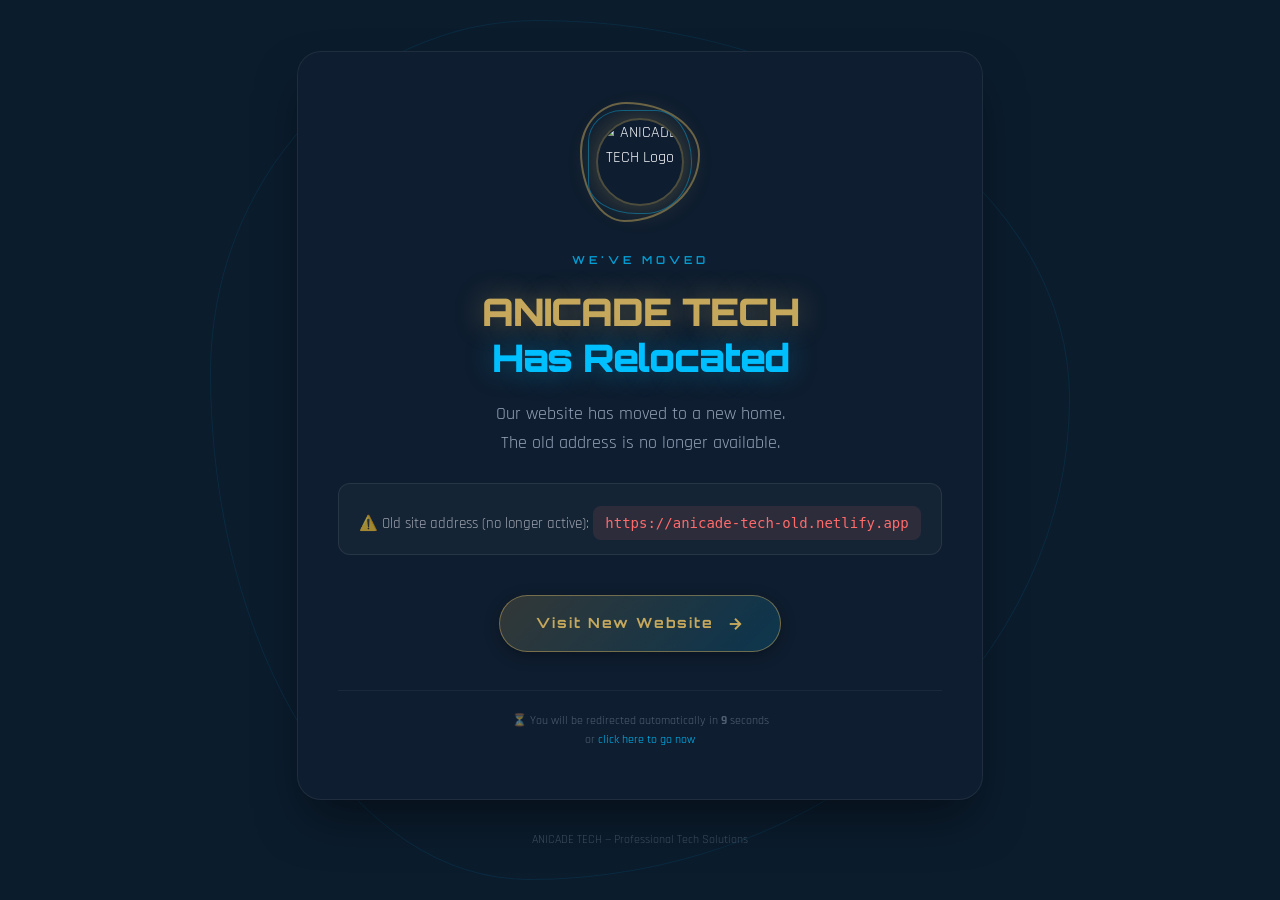
==== commit a749ea09: "Update index.html" ====
--- a/index.html
+++ b/index.html
@@ -3,18 +3,8 @@
 <head>
     <meta charset="UTF-8">
     <meta name="viewport" content="width=device-width, initial-scale=1.0, maximum-scale=1.0, user-scalable=no">
-    <title>ANICADE TECH | Welcome</title>
+    <title>ANICADE TECH | Site Relocated</title>
     <link href="https://fonts.googleapis.com/css2?family=Orbitron:wght@400;600;700;900&family=Rajdhani:wght@300;400;500;600;700&display=swap" rel="stylesheet">
-
-    <!-- Open Graph -->
-    <meta property="og:title" content="ANICADE TECH | Professional Tech Solutions Zambia">
-    <meta property="og:description" content="Kabwe's trusted partner for web development, digital marketing, AI automation and design.">
-    <meta property="og:image" content="https://i.imgur.com/RcBmjWM.png">
-    <meta property="og:url" content="https://bit.ly/ANICADEtech">
-    <meta property="og:type" content="website">
-    <meta name="twitter:card" content="summary_large_image">
-    <meta name="twitter:image" content="https://i.imgur.com/RcBmjWM.png">
-
     <style>
         * { margin: 0; padding: 0; box-sizing: border-box; }
 
@@ -24,20 +14,24 @@
             --gold: #C6A85C;
             --text: #F5F7FA;
             --text-light: #94A3B8;
+            --success: #39ff14;
             --border: rgba(255,255,255,0.07);
             --card-bg: rgba(15, 30, 48, 0.88);
         }
-
-        html { scroll-behavior: smooth; }
 
         body {
             background: var(--primary);
             color: var(--text);
+            line-height: 1.6;
             font-family: 'Rajdhani', sans-serif;
             overflow-x: hidden;
-        }
-
-        /* ===== RINGS BG ===== */
+            min-height: 100vh;
+            display: flex;
+            align-items: center;
+            justify-content: center;
+        }
+
+        /* ===== BACKGROUND RINGS ===== */
         .rings-bg {
             position: fixed;
             top: 0; left: 0;
@@ -46,6 +40,7 @@
             pointer-events: none;
             overflow: hidden;
         }
+
         .ring-el {
             position: absolute;
             top: 50%; left: 50%;
@@ -53,594 +48,332 @@
             border-radius: 38% 62% 63% 37% / 41% 44% 56% 59%;
             will-change: transform;
         }
-        .ring-el:nth-child(1) { width: 900px; height: 900px; margin: -450px 0 0 -450px; border-color: rgba(0,191,255,0.09); animation: spin1 22s linear infinite; }
-        .ring-el:nth-child(2) { width: 650px; height: 650px; margin: -325px 0 0 -325px; border-radius: 41% 44% 56% 59% / 38% 62% 63% 37%; border-color: rgba(198,168,92,0.07); animation: spin2 15s linear infinite; }
-        .ring-el:nth-child(3) { width: 430px; height: 430px; margin: -215px 0 0 -215px; border-color: rgba(0,191,255,0.05); animation: spin1 32s linear infinite reverse; }
+        .ring-el:nth-child(1) {
+            width: 860px; height: 860px;
+            margin: -430px 0 0 -430px;
+            border-color: rgba(0, 191, 255, 0.09);
+            animation: spin1 22s linear infinite;
+        }
+        .ring-el:nth-child(2) {
+            width: 620px; height: 620px;
+            margin: -310px 0 0 -310px;
+            border-radius: 41% 44% 56% 59% / 38% 62% 63% 37%;
+            border-color: rgba(198, 168, 92, 0.07);
+            animation: spin2 15s linear infinite;
+        }
+        .ring-el:nth-child(3) {
+            width: 420px; height: 420px;
+            margin: -210px 0 0 -210px;
+            border-color: rgba(0, 191, 255, 0.05);
+            animation: spin1 32s linear infinite reverse;
+        }
 
         @keyframes spin1 { to { transform: rotate(360deg); } }
         @keyframes spin2 { to { transform: rotate(-360deg); } }
 
-        /* ===== HERO — FULL SCREEN ===== */
-        .hero {
+        /* ===== MAIN CONTENT ===== */
+        .container {
             position: relative;
             z-index: 2;
-            min-height: 100vh;
+            max-width: 700px;
+            margin: 40px 20px;
+            padding: 0;
+            text-align: center;
+        }
+
+        /* ===== CARD ===== */
+        .relocation-card {
+            background: var(--card-bg);
+            border: 1px solid var(--border);
+            border-radius: 24px;
+            padding: 50px 40px;
+            backdrop-filter: blur(4px);
+            animation: fadeUp 0.8s ease both;
+            box-shadow: 0 25px 50px -12px rgba(0,0,0,0.5);
+        }
+
+        @keyframes fadeUp {
+            from { opacity: 0; transform: translateY(30px); }
+            to   { opacity: 1; transform: translateY(0); }
+        }
+
+        /* ===== LOGO ===== */
+        .logo-wrap {
             display: flex;
-            flex-direction: column;
             justify-content: center;
+            margin-bottom: 30px;
+        }
+        .logo-ring {
+            position: relative;
+            width: 120px; height: 120px;
+            display: flex;
             align-items: center;
-            text-align: center;
-            padding: 40px 24px;
-        }
-
-        /* top nav bar */
-        .top-bar {
-            position: fixed;
-            top: 0; left: 0; right: 0;
-            z-index: 100;
-            display: flex;
-            justify-content: space-between;
-            align-items: center;
-            padding: 16px 36px;
-            background: rgba(11, 28, 45, 0.85);
-            border-bottom: 1px solid rgba(198,168,92,0.1);
-            animation: fadeDown 0.7s ease both;
-        }
-        @keyframes fadeDown { from { opacity: 0; transform: translateY(-14px); } to { opacity: 1; transform: translateY(0); } }
-
-        .top-logo {
+            justify-content: center;
+        }
+        .logo-ring::before {
+            content: '';
+            position: absolute;
+            inset: 0;
+            border-radius: 38% 62% 63% 37% / 41% 44% 56% 59%;
+            border: 2px solid rgba(198, 168, 92, 0.5);
+            will-change: transform;
+            animation: spin1 8s linear infinite;
+        }
+        .logo-ring::after {
+            content: '';
+            position: absolute;
+            inset: 8px;
+            border-radius: 41% 44% 56% 59% / 38% 62% 63% 37%;
+            border: 1.5px solid rgba(0, 191, 255, 0.4);
+            will-change: transform;
+            animation: spin2 5s linear infinite;
+        }
+        .logo-img {
+            width: 88px; height: 88px;
+            border-radius: 50%;
+            object-fit: cover;
+            position: relative;
+            z-index: 2;
+            box-shadow: 0 0 28px rgba(198, 168, 92, 0.3);
+            border: 2px solid rgba(198, 168, 92, 0.35);
+        }
+
+        /* ===== TYPOGRAPHY ===== */
+        .eyebrow {
             font-family: 'Orbitron', sans-serif;
-            font-size: 18px;
-            font-weight: 900;
-            color: var(--gold);
-            letter-spacing: 2px;
-            text-shadow: 0 0 16px rgba(198,168,92,0.3);
-            text-decoration: none;
-        }
-        .top-logo span { color: var(--accent); }
-
-        .top-nav-links { display: flex; gap: 6px; align-items: center; }
-        .top-nav-links a {
-            color: var(--text-light);
-            text-decoration: none;
-            font-size: 13px;
+            font-size: 11px;
             font-weight: 600;
-            letter-spacing: 0.5px;
-            text-transform: uppercase;
-            padding: 7px 14px;
-            border-radius: 6px;
-            transition: all 0.2s;
-        }
-        .top-nav-links a:hover { background: rgba(0,191,255,0.1); color: var(--accent); }
-        .top-nav-links .cta-nav {
-            background: rgba(198,168,92,0.1);
-            border: 1px solid rgba(198,168,92,0.3);
-            color: var(--gold) !important;
-            border-radius: 8px;
-        }
-        .top-nav-links .cta-nav:hover { background: rgba(198,168,92,0.2) !important; color: #fff !important; }
-
-        /* hero content */
-        .hero-inner { max-width: 860px; }
-
-        .hero-logo-wrap { display: flex; justify-content: center; margin-bottom: 30px; animation: fadeUp 1s ease 0.2s both; }
-        .hero-logo-ring { position: relative; width: 150px; height: 150px; display: flex; align-items: center; justify-content: center; }
-        .hero-logo-ring::before { content: ''; position: absolute; inset: 0; border-radius: 38% 62% 63% 37% / 41% 44% 56% 59%; border: 2px solid rgba(198,168,92,0.5); will-change: transform; animation: spin1 6s linear infinite; }
-        .hero-logo-ring::after { content: ''; position: absolute; inset: 9px; border-radius: 41% 44% 56% 59% / 38% 62% 63% 37%; border: 1.5px solid rgba(0,191,255,0.4); will-change: transform; animation: spin2 4s linear infinite; }
-        .hero-logo-img { width: 112px; height: 112px; border-radius: 50%; object-fit: cover; position: relative; z-index: 2; box-shadow: 0 0 36px rgba(198,168,92,0.35), 0 0 70px rgba(0,191,255,0.12); border: 2px solid rgba(198,168,92,0.4); }
-
-        .hero-eyebrow {
-            font-family: 'Orbitron', sans-serif;
-            font-size: 10px;
-            font-weight: 600;
-            letter-spacing: 5px;
+            letter-spacing: 4px;
             text-transform: uppercase;
             color: var(--accent);
-            opacity: 0.75;
+            margin-bottom: 20px;
+            opacity: 0.8;
+        }
+
+        h1 {
+            font-family: 'Orbitron', sans-serif;
+            font-size: 38px;
+            font-weight: 900;
+            line-height: 1.2;
             margin-bottom: 16px;
-            animation: fadeUp 1s ease 0.3s both;
-        }
-
-        .hero-title {
-            font-family: 'Orbitron', sans-serif;
-            font-size: 62px;
-            font-weight: 900;
-            line-height: 1.05;
-            letter-spacing: -2px;
-            margin-bottom: 22px;
-            animation: fadeUp 1s ease 0.4s both;
-        }
-        .hero-title .line-gold { color: var(--gold); text-shadow: 0 0 40px rgba(198,168,92,0.45); display: block; }
-        .hero-title .line-blue { color: var(--accent); text-shadow: 0 0 40px rgba(0,191,255,0.35); display: block; font-size: 36px; letter-spacing: 1px; margin-top: 6px; }
-
-        .hero-tagline {
-            font-size: 19px;
+            letter-spacing: -1px;
+        }
+        h1 .gold { color: var(--gold); text-shadow: 0 0 28px rgba(198, 168, 92, 0.4); }
+        h1 .blue { color: var(--accent); text-shadow: 0 0 28px rgba(0, 191, 255, 0.35); }
+
+        .message {
+            font-size: 18px;
             color: var(--text-light);
-            max-width: 580px;
-            margin: 0 auto 40px;
+            margin: 20px 0 12px;
             line-height: 1.6;
-            font-weight: 400;
-            animation: fadeUp 1s ease 0.5s both;
-        }
-
-        .hero-cta-group {
-            display: flex;
-            gap: 14px;
-            justify-content: center;
-            flex-wrap: wrap;
-            animation: fadeUp 1s ease 0.6s both;
-        }
-
-        .btn-primary {
+        }
+
+        .old-address {
+            background: rgba(255,255,255,0.03);
+            border: 1px solid rgba(255,255,255,0.08);
+            border-radius: 12px;
+            padding: 14px 20px;
+            margin: 25px 0;
+            font-family: 'Rajdhani', sans-serif;
+            font-size: 15px;
+            color: rgba(245,247,250,0.6);
+            word-break: break-all;
+        }
+
+        .old-address span {
+            color: #ff6b6b;
+            font-family: monospace;
+            font-size: 14px;
+            display: inline-block;
+            margin-top: 8px;
+            padding: 6px 12px;
+            background: rgba(255,107,107,0.1);
+            border-radius: 8px;
+        }
+
+        /* ===== BUTTON ===== */
+        .visit-btn {
             display: inline-flex;
             align-items: center;
-            gap: 10px;
+            justify-content: center;
+            gap: 12px;
+            background: linear-gradient(135deg, rgba(198,168,92,0.2), rgba(0,191,255,0.15));
+            border: 1px solid rgba(198,168,92,0.5);
+            border-radius: 60px;
             padding: 16px 36px;
-            background: linear-gradient(135deg, rgba(198,168,92,0.18), rgba(0,191,255,0.12));
-            border: 1px solid rgba(198,168,92,0.5);
-            border-radius: 50px;
             font-family: 'Orbitron', sans-serif;
-            font-size: 13px;
+            font-size: 14px;
             font-weight: 700;
             letter-spacing: 2px;
-            text-transform: uppercase;
             color: var(--gold);
             text-decoration: none;
-            transition: all 0.3s;
-            box-shadow: 0 0 30px rgba(198,168,92,0.1);
-        }
-        .btn-primary:hover {
-            background: linear-gradient(135deg, rgba(198,168,92,0.3), rgba(0,191,255,0.2));
-            border-color: var(--gold);
-            box-shadow: 0 0 50px rgba(198,168,92,0.25);
-            transform: translateY(-2px);
-            color: #fff;
-        }
-
-        .btn-secondary {
-            display: inline-flex;
-            align-items: center;
-            gap: 10px;
-            padding: 16px 36px;
-            background: transparent;
-            border: 1px solid rgba(255,255,255,0.12);
-            border-radius: 50px;
-            font-family: 'Orbitron', sans-serif;
-            font-size: 13px;
-            font-weight: 700;
-            letter-spacing: 2px;
-            text-transform: uppercase;
-            color: var(--text-light);
+            cursor: pointer;
+            transition: all 0.3s ease;
+            margin: 15px 0 10px;
+            box-shadow: 0 4px 15px rgba(0,0,0,0.3);
+        }
+
+        .visit-btn:hover {
+            transform: translateY(-3px);
+            background: linear-gradient(135deg, rgba(198,168,92,0.3), rgba(0,191,255,0.25));
+            box-shadow: 0 8px 25px rgba(198,168,92,0.2);
+            border-color: rgba(198,168,92,0.7);
+        }
+
+        .visit-btn svg {
+            transition: transform 0.2s;
+        }
+
+        .visit-btn:hover svg {
+            transform: translateX(5px);
+        }
+
+        /* ===== COUNTDOWN / REDIRECT NOTE ===== */
+        .redirect-note {
+            font-size: 12px;
+            color: rgba(148,163,184,0.5);
+            margin-top: 28px;
+            padding-top: 20px;
+            border-top: 1px solid rgba(255,255,255,0.05);
+        }
+
+        .redirect-note a {
+            color: var(--accent);
             text-decoration: none;
-            transition: all 0.3s;
-        }
-        .btn-secondary:hover {
-            border-color: rgba(0,191,255,0.4);
-            color: var(--accent);
-            transform: translateY(-2px);
-        }
-
-        /* scroll indicator */
-        .scroll-hint {
-            position: absolute;
-            bottom: 32px;
-            left: 50%;
-            transform: translateX(-50%);
-            display: flex;
-            flex-direction: column;
-            align-items: center;
-            gap: 6px;
-            animation: fadeUp 1s ease 1s both;
-        }
-        .scroll-hint span {
-            font-family: 'Orbitron', sans-serif;
-            font-size: 9px;
-            letter-spacing: 3px;
-            text-transform: uppercase;
+        }
+
+        .redirect-note a:hover {
+            text-decoration: underline;
+        }
+
+        /* ===== FOOTER ===== */
+        .footer-note {
+            margin-top: 30px;
+            font-size: 12px;
             color: rgba(148,163,184,0.4);
-        }
-        .scroll-arrow {
-            width: 20px; height: 20px;
-            border-right: 2px solid rgba(198,168,92,0.3);
-            border-bottom: 2px solid rgba(198,168,92,0.3);
-            transform: rotate(45deg);
-            animation: bounce 2s ease infinite;
-        }
-        @keyframes bounce { 0%,100% { transform: rotate(45deg) translateY(0); } 50% { transform: rotate(45deg) translateY(5px); } }
-
-        /* stats strip */
-        .stats-strip {
-            position: relative;
-            z-index: 2;
-            display: flex;
-            justify-content: center;
-            gap: 0;
-            border-top: 1px solid rgba(198,168,92,0.1);
-            border-bottom: 1px solid rgba(198,168,92,0.1);
-            background: rgba(11,28,45,0.6);
-            flex-wrap: wrap;
-            animation: fadeUp 0.8s ease 0.2s both;
-        }
-        .stat-item {
-            flex: 1;
-            min-width: 160px;
-            padding: 28px 20px;
             text-align: center;
-            border-right: 1px solid rgba(198,168,92,0.08);
-        }
-        .stat-item:last-child { border-right: none; }
-        .stat-num {
-            font-family: 'Orbitron', sans-serif;
-            font-size: 28px;
-            font-weight: 900;
-            color: var(--gold);
-            text-shadow: 0 0 20px rgba(198,168,92,0.3);
-            display: block;
-            margin-bottom: 4px;
-        }
-        .stat-label {
-            font-size: 12px;
-            color: var(--text-light);
-            letter-spacing: 1px;
-            text-transform: uppercase;
-            font-weight: 600;
-        }
-
-        /* ===== ABOUT SECTION ===== */
-        .about {
-            position: relative;
-            z-index: 2;
-            max-width: 1200px;
-            margin: 0 auto;
-            padding: 100px 24px;
-        }
-
-        .about-eyebrow {
-            font-family: 'Orbitron', sans-serif;
-            font-size: 10px;
-            font-weight: 600;
-            letter-spacing: 5px;
-            text-transform: uppercase;
-            color: var(--accent);
-            opacity: 0.75;
-            margin-bottom: 16px;
-            text-align: center;
-        }
-
-        .about-title {
-            font-family: 'Orbitron', sans-serif;
-            font-size: 32px;
-            font-weight: 900;
-            text-align: center;
-            margin-bottom: 16px;
-            letter-spacing: -0.5px;
-        }
-        .about-title span { color: var(--gold); text-shadow: 0 0 24px rgba(198,168,92,0.3); }
-
-        .about-divider {
-            width: 60px; height: 2px;
-            background: linear-gradient(to right, var(--gold), var(--accent));
-            margin: 0 auto 50px;
-            border-radius: 2px;
-        }
-
-        .about-grid {
-            display: grid;
-            grid-template-columns: 1fr 1fr;
-            gap: 60px;
-            align-items: center;
-            margin-bottom: 70px;
-        }
-
-        .about-text p {
-            font-size: 16px;
-            color: var(--text-light);
-            line-height: 1.8;
-            margin-bottom: 18px;
-            font-weight: 400;
-        }
-        .about-text p strong { color: var(--text); font-weight: 600; }
-        .about-text .highlight {
-            border-left: 3px solid var(--gold);
-            padding-left: 18px;
-            font-style: italic;
-            color: rgba(245,247,250,0.7);
-            font-size: 15px;
-            margin-top: 24px;
-        }
-
-        .about-badges {
-            display: flex;
-            flex-direction: column;
-            gap: 14px;
-        }
-        .about-badge {
-            display: flex;
-            align-items: center;
-            gap: 16px;
-            background: var(--card-bg);
-            border: 1px solid var(--border);
-            border-radius: 12px;
-            padding: 18px 22px;
-            transition: border-color 0.25s, transform 0.25s;
-        }
-        .about-badge:hover { border-color: rgba(198,168,92,0.3); transform: translateX(4px); }
-        .badge-icon { font-size: 26px; flex-shrink: 0; }
-        .badge-content h4 {
-            font-family: 'Orbitron', sans-serif;
-            font-size: 12px;
-            font-weight: 700;
-            letter-spacing: 1px;
-            color: var(--gold);
-            margin-bottom: 3px;
-        }
-        .badge-content p { font-size: 13px; color: var(--text-light); margin: 0; line-height: 1.4; }
-
-        /* pillars */
-        .pillars {
-            display: grid;
-            grid-template-columns: repeat(3, 1fr);
-            gap: 16px;
-        }
-        .pillar {
-            background: var(--card-bg);
-            border: 1px solid var(--border);
-            border-radius: 14px;
-            padding: 30px 22px;
-            text-align: center;
-            transition: border-color 0.25s, transform 0.25s;
-        }
-        .pillar:hover { border-color: rgba(0,191,255,0.25); transform: translateY(-4px); }
-        .pillar-icon { font-size: 34px; margin-bottom: 14px; display: block; }
-        .pillar h3 {
-            font-family: 'Orbitron', sans-serif;
-            font-size: 12px;
-            font-weight: 700;
-            letter-spacing: 1.5px;
-            text-transform: uppercase;
-            color: var(--text);
-            margin-bottom: 10px;
-        }
-        .pillar p { font-size: 13px; color: var(--text-light); line-height: 1.5; }
-
-        /* ===== FINAL CTA ===== */
-        .final-cta {
-            position: relative;
-            z-index: 2;
-            text-align: center;
-            padding: 80px 24px 100px;
-            background: linear-gradient(to bottom, transparent, rgba(0,191,255,0.03), transparent);
-        }
-        .final-cta h2 {
-            font-family: 'Orbitron', sans-serif;
-            font-size: 30px;
-            font-weight: 900;
-            margin-bottom: 14px;
-            letter-spacing: -0.5px;
-        }
-        .final-cta h2 span { color: var(--gold); }
-        .final-cta p { font-size: 16px; color: var(--text-light); max-width: 500px; margin: 0 auto 36px; }
-
-        /* ===== FOOTER ===== */
-        .site-footer {
-            position: relative;
-            z-index: 2;
-            text-align: center;
-            padding: 28px 24px;
-            border-top: 1px solid rgba(198,168,92,0.1);
-            color: var(--text-light);
-            font-size: 13px;
-        }
-        .site-footer .footer-logo {
-            font-family: 'Orbitron', sans-serif;
-            font-size: 16px;
-            font-weight: 900;
-            color: var(--gold);
-            letter-spacing: 3px;
-            margin-bottom: 12px;
-            text-shadow: 0 0 16px rgba(198,168,92,0.25);
-        }
-        .footer-links { display: flex; justify-content: center; gap: 20px; flex-wrap: wrap; margin-top: 14px; }
-        .footer-links a {
-            color: rgba(148,163,184,0.5);
-            text-decoration: none;
-            font-size: 12px;
-            font-weight: 600;
-            letter-spacing: 0.5px;
-            transition: color 0.2s;
-        }
-        .footer-links a:hover { color: var(--accent); }
-        .footer-links .sep { color: rgba(255,255,255,0.12); }
-
-        @keyframes fadeUp { from { opacity: 0; transform: translateY(22px); } to { opacity: 1; transform: translateY(0); } }
+        }
 
         /* ===== MOBILE ===== */
-        @media (max-width: 768px) {
-            .top-bar { padding: 14px 18px; }
-            .top-nav-links a:not(.cta-nav) { display: none; }
-            .hero-title { font-size: 36px; letter-spacing: -1px; }
-            .hero-title .line-blue { font-size: 22px; }
-            .about-grid { grid-template-columns: 1fr; gap: 36px; }
-            .pillars { grid-template-columns: 1fr; }
-            .stat-item { min-width: 120px; padding: 20px 12px; }
-            .stat-num { font-size: 22px; }
-            .ring-el:nth-child(1) { width: 500px; height: 500px; margin: -250px 0 0 -250px; }
+        @media (max-width: 600px) {
+            .relocation-card { padding: 35px 25px; }
+            h1 { font-size: 28px; }
+            .message { font-size: 15px; }
+            .visit-btn { padding: 12px 28px; font-size: 12px; }
+            .old-address span { font-size: 11px; }
+            .ring-el:nth-child(1) { width: 480px; height: 480px; margin: -240px 0 0 -240px; }
             .ring-el:nth-child(2) { width: 360px; height: 360px; margin: -180px 0 0 -180px; }
-            .ring-el:nth-child(3) { width: 240px; height: 240px; margin: -120px 0 0 -120px; }
+            .ring-el:nth-child(3) { width: 250px; height: 250px; margin: -125px 0 0 -125px; }
         }
     </style>
 </head>
 <body>
 
-    <div class="rings-bg">
-        <div class="ring-el"></div>
-        <div class="ring-el"></div>
-        <div class="ring-el"></div>
-    </div>
-
-    <!-- TOP NAV -->
-    <header class="top-bar">
-        <a href="landing.html" class="top-logo">ANICADE<span>.</span>TECH</a>
-        <nav class="top-nav-links">
-            <a href="login.html">Services</a>
-            <a href="login.html">Agents</a>
-            <a href="terms.html">Terms</a>
-            <a href="login.html" class="cta-nav">Login</a>
-        </nav>
-    </header>
-
-    <!-- HERO -->
-    <section class="hero">
-        <div class="hero-inner">
-            <div class="hero-logo-wrap">
-                <div class="hero-logo-ring">
-                    <img src="https://i.imgur.com/RcBmjWM.png" alt="ANICADE TECH" class="hero-logo-img">
-                </div>
-            </div>
-            <div class="hero-eyebrow">Tech Beyond Limits</div>
-            <h1 class="hero-title">
-                <span class="line-gold">ANICADE TECH</span>
-                <span class="line-blue">Building Zambia's Digital Future</span>
-            </h1>
-            <p class="hero-tagline">Professional web development, AI automation, digital marketing and design services — built for businesses that mean business.</p>
-            <div class="hero-cta-group">
-                <a href="login.html" class="btn-primary">Get Started →</a>
-                <a href="#about" class="btn-secondary">Learn More ↓</a>
+<div class="rings-bg">
+    <div class="ring-el"></div>
+    <div class="ring-el"></div>
+    <div class="ring-el"></div>
+</div>
+
+<div class="container">
+    <div class="relocation-card">
+        
+        <div class="logo-wrap">
+            <div class="logo-ring">
+                <img src="https://i.imgur.com/RcBmjWM.png" alt="ANICADE TECH Logo" class="logo-img">
             </div>
         </div>
-        <div class="scroll-hint">
-            <span>Scroll</span>
-            <div class="scroll-arrow"></div>
+
+        <div class="eyebrow">WE'VE MOVED</div>
+        
+        <h1>
+            <span class="gold">ANICADE TECH</span><br>
+            <span class="blue">Has Relocated</span>
+        </h1>
+        
+        <p class="message">
+            Our website has moved to a new home.<br>
+            The old address is no longer available.
+        </p>
+
+        <div class="old-address">
+            ⚠️ Old site address (no longer active):
+            <span id="oldUrl">https://anicade-tech-old.netlify.app</span>
         </div>
-    </section>
-
-    <!-- STATS STRIP -->
-    <div class="stats-strip">
-        <div class="stat-item">
-            <span class="stat-num">10+</span>
-            <span class="stat-label">Service Categories</span>
+
+        <a href="#" id="newSiteLink" class="visit-btn">
+            Visit New Website
+            <svg width="18" height="18" viewBox="0 0 24 24" fill="none" stroke="currentColor" stroke-width="2.5">
+                <line x1="5" y1="12" x2="19" y2="12"/>
+                <polyline points="12 5 19 12 12 19"/>
+            </svg>
+        </a>
+
+        <div class="redirect-note">
+            ⏳ You will be redirected automatically in <strong id="countdown">10</strong> seconds<br>
+            or <a href="https://anicadetech.xyz" id="redirectLink">click here to go now</a>
         </div>
-        <div class="stat-item">
-            <span class="stat-num">15%</span>
-            <span class="stat-label">Agent Commission</span>
-        </div>
-        <div class="stat-item">
-            <span class="stat-num">K100</span>
-            <span class="stat-label">Starting Price</span>
-        </div>
-        <div class="stat-item">
-            <span class="stat-num">24/7</span>
-            <span class="stat-label">WhatsApp Support</span>
-        </div>
+
     </div>
 
-    <!-- ABOUT -->
-    <section class="about" id="about">
-        <div class="about-eyebrow">Who We Are:</div>
-        <h2 class="about-title">Built in Zambia. <span>Built for Zambia.</span></h2>
-        <div class="about-divider"></div>
-
-        <div class="about-grid">
-            <div class="about-text">
-                <p><strong>ANICADE TECH</strong> is a Local-based technology company founded with one mission — to make professional digital services accessible to every business in Zambia, regardless of size.</p>
-                <p>From a basic one-page website to a full AI-powered business automation system, we build the tools that help Zambian entrepreneurs and companies compete in the digital age.</p>
-                <p>We also run an <strong>Agent Programme</strong> — giving motivated individuals across Zambia the opportunity to earn real commission income by connecting businesses with our services.</p>
-                <div class="highlight">"Technology should empower every Zambian business — not just the big ones."</div>
-            </div>
-            <div class="about-badges">
-                <div class="about-badge">
-                    <div class="badge-icon">🌍</div>
-                    <div class="badge-content">
-                        <h4>Local & Trusted</h4>
-                        <p>Based Locally, we understand the Zambian market and speak your language.</p>
-                    </div>
-                </div>
-                <div class="about-badge">
-                    <div class="badge-icon">⚡</div>
-                    <div class="badge-content">
-                        <h4>Fast Delivery</h4>
-                        <p>Most projects delivered within days — not weeks — via WhatsApp coordination.</p>
-                    </div>
-                </div>
-                <div class="about-badge">
-                    <div class="badge-icon">💎</div>
-                    <div class="badge-content">
-                        <h4>Professional Quality</h4>
-                        <p>World-class design and development standards at Zambian prices.</p>
-                    </div>
-                </div>
-                <div class="about-badge">
-                    <div class="badge-icon">🤝</div>
-                    <div class="badge-content">
-                        <h4>Agent Network</h4>
-                        <p>Join our growing network of agents and earn 15% on every sale you close.</p>
-                    </div>
-                </div>
-            </div>
-        </div>
-
-        <!-- PILLARS -->
-        <div class="pillars">
-            <div class="pillar">
-                <span class="pillar-icon">🌐</span>
-                <h3>Web & Digital</h3>
-                <p>From simple landing pages to full e-commerce stores — we build it all.</p>
-            </div>
-            <div class="pillar">
-                <span class="pillar-icon">🤖</span>
-                <h3>AI & Automation</h3>
-                <p>Chatbots, workflow tools and content systems that work while you sleep.</p>
-            </div>
-            <div class="pillar">
-                <span class="pillar-icon">🎨</span>
-                <h3>Design & Brand</h3>
-                <p>Logos, identity kits and visuals that make your brand unforgettable.</p>
-            </div>
-            <div class="pillar">
-                <span class="pillar-icon">📢</span>
-                <h3>Advertising</h3>
-                <p>Ad creatives, campaign management and high-converting landing pages.</p>
-            </div>
-            <div class="pillar">
-                <span class="pillar-icon">📲</span>
-                <h3>Premium Apps</h3>
-                <p>Lifetime access to premium digital tools at prices that make sense.</p>
-            </div>
-            <div class="pillar">
-                <span class="pillar-icon">🧠</span>
-                <h3>Agent Income</h3>
-                <p>Earn 15% commission — no investment required, just your network.</p>
-            </div>
-        </div>
-    </section>
-
-    <!-- FINAL CTA -->
-    <section class="final-cta">
-        <h2>Ready to <span>Get Started?</span></h2>
-        <p>Join other Zambian businesses and entrepreneurs already working with ANICADE TECH.</p>
-        <div class="hero-cta-group">
-            <a href="login.html" class="btn-primary">Create Account →</a>
-            <a href="index.html" class="btn-secondary">View Services</a>
-        </div>
-    </section>
-
-    <!-- FOOTER -->
-    <footer class="site-footer">
-        <div class="footer-logo">ANICADE.TECH</div>
-        <p>📍 Kabwe, Zambia &nbsp;·&nbsp; 📱 +260 777 083 995 &nbsp;·&nbsp; 📧 anicadetech@gmail.com</p>
-        <div class="footer-links">
-            <a href="login.html">Services</a>
-            <span class="sep">·</span>
-            <a href="login.html">Become an Agent</a>
-            <span class="sep">·</span>
-            <a href="terms.html">Terms of Service</a>
-            <span class="sep">·</span>
-            <a href="terms.html#privacy">Privacy Policy</a>
-            <span class="sep">·</span>
-            <a href="login.html">Login</a>
-        </div>
-        <p style="margin-top:14px;font-size:11px;opacity:0.3;">© 2026 ANICADE TECH. All rights reserved.</p>
-    </footer>
+    <div class="footer-note">
+        ANICADE TECH — Professional Tech Solutions
+    </div>
+</div>
+
+<script>
+    // ============================================================
+    // UPDATE THIS URL TO YOUR NEW WEBSITE ADDRESS
+    // ============================================================
+    const NEW_SITE_URL = "https://anicadetech.xyz";  // <-- CHANGE THIS TO YOUR NEW DOMAIN
+    
+    // Display the old URL (can also be customized)
+    const OLD_SITE_URL = "https://anicade-tech-old.netlify.app";
+    
+    // ============================================================
+    
+    // Set the old URL display
+    document.getElementById('oldUrl').textContent = OLD_SITE_URL;
+    
+    // Set all links to the new site
+    const allLinks = document.querySelectorAll('#newSiteLink, #redirectLink');
+    allLinks.forEach(link => {
+        link.href = NEW_SITE_URL;
+    });
+    
+    // Auto-redirect countdown
+    let secondsLeft = 10;
+    const countdownEl = document.getElementById('countdown');
+    
+    const countdownInterval = setInterval(() => {
+        secondsLeft--;
+        if (countdownEl) {
+            countdownEl.textContent = secondsLeft;
+        }
+        
+        if (secondsLeft <= 0) {
+            clearInterval(countdownInterval);
+            window.location.href = NEW_SITE_URL;
+        }
+    }, 1000);
+    
+    // Optional: Pause countdown if user clicks the button (they'll navigate away anyway)
+    // But no need to interfere - they'll leave the page.
+    
+    // Smooth fade-in for the card (already handled by CSS)
+    
+    // For debugging - log the new site URL
+    console.log('Redirecting to:', NEW_SITE_URL);
+</script>
+
+<!-- Simple fallback if JavaScript fails -->
+<noscript>
+    <div style="position:fixed;top:50%;left:50%;transform:translate(-50%,-50%);background:#0a1520;padding:30px;border-radius:20px;text-align:center;z-index:10000">
+        <h2 style="color:#C6A85C">Site Moved</h2>
+        <p style="color:#94A3B8">Please visit our new website:</p>
+        <a href="https://anicadetech.com" style="color:#00BFFF;font-size:18px">anicadetech.com</a>
+    </div>
+</noscript>
 
 </body>
 </html>
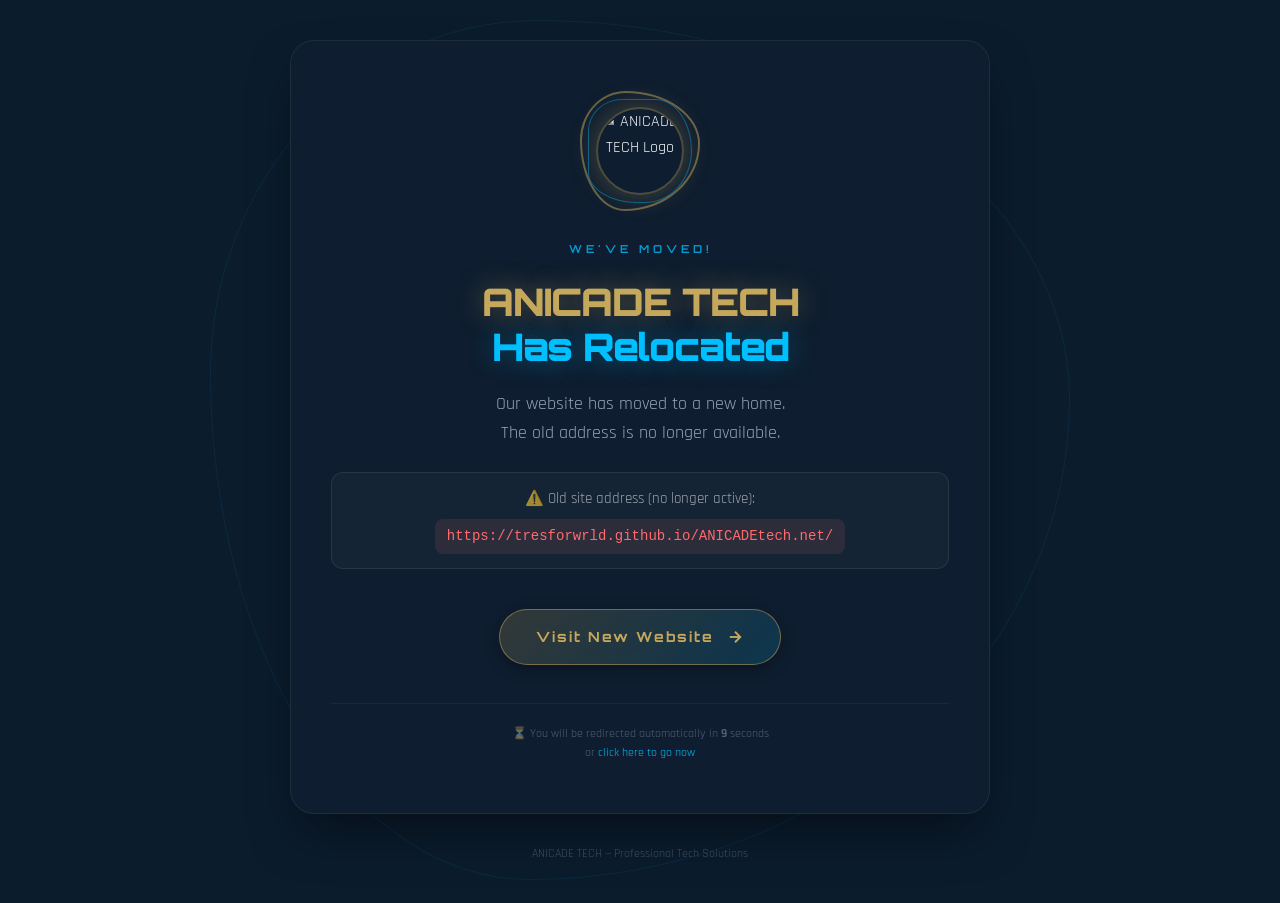
==== commit b3db8ca2: "Update index.html" ====
--- a/index.html
+++ b/index.html
@@ -284,7 +284,7 @@
             </div>
         </div>
 
-        <div class="eyebrow">WE'VE MOVED</div>
+        <div class="eyebrow">WE'VE MOVED!</div>
         
         <h1>
             <span class="gold">ANICADE TECH</span><br>
@@ -298,7 +298,7 @@
 
         <div class="old-address">
             ⚠️ Old site address (no longer active):
-            <span id="oldUrl">https://anicade-tech-old.netlify.app</span>
+            <span id="oldUrl">https://tresforwrld.github.io/ANICADEtech.net/</span>
         </div>
 
         <a href="#" id="newSiteLink" class="visit-btn">
@@ -328,7 +328,7 @@
     const NEW_SITE_URL = "https://anicadetech.xyz";  // <-- CHANGE THIS TO YOUR NEW DOMAIN
     
     // Display the old URL (can also be customized)
-    const OLD_SITE_URL = "https://anicade-tech-old.netlify.app";
+    const OLD_SITE_URL = "https://tresforwrld.github.io/ANICADEtech.net/";
     
     // ============================================================
     
@@ -369,7 +369,7 @@
 <!-- Simple fallback if JavaScript fails -->
 <noscript>
     <div style="position:fixed;top:50%;left:50%;transform:translate(-50%,-50%);background:#0a1520;padding:30px;border-radius:20px;text-align:center;z-index:10000">
-        <h2 style="color:#C6A85C">Site Moved</h2>
+        <h2 style="color:#C6A85C">!Site Moved</h2>
         <p style="color:#94A3B8">Please visit our new website:</p>
         <a href="https://anicadetech.com" style="color:#00BFFF;font-size:18px">anicadetech.com</a>
     </div>
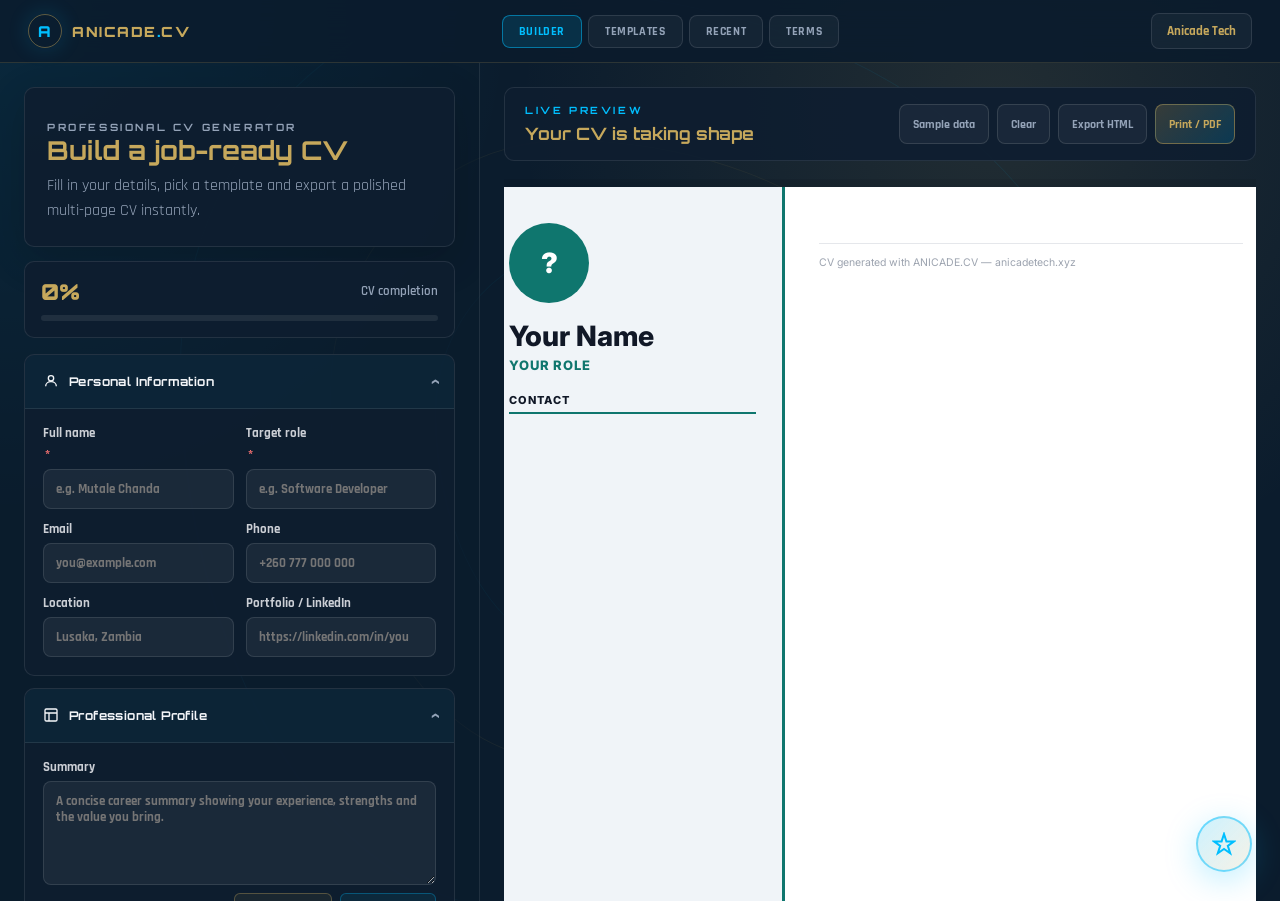
==== commit 6504d175: "Update index.html" ====
--- a/index.html
+++ b/index.html
@@ -1,379 +1,2208 @@
 <!DOCTYPE html>
 <html lang="en">
 <head>
-    <meta charset="UTF-8">
-    <meta name="viewport" content="width=device-width, initial-scale=1.0, maximum-scale=1.0, user-scalable=no">
-    <title>ANICADE TECH | Site Relocated</title>
-    <link href="https://fonts.googleapis.com/css2?family=Orbitron:wght@400;600;700;900&family=Rajdhani:wght@300;400;500;600;700&display=swap" rel="stylesheet">
-    <style>
-        * { margin: 0; padding: 0; box-sizing: border-box; }
-
-        :root {
-            --primary: #0B1C2D;
-            --accent: #00BFFF;
-            --gold: #C6A85C;
-            --text: #F5F7FA;
-            --text-light: #94A3B8;
-            --success: #39ff14;
-            --border: rgba(255,255,255,0.07);
-            --card-bg: rgba(15, 30, 48, 0.88);
-        }
-
-        body {
-            background: var(--primary);
-            color: var(--text);
-            line-height: 1.6;
-            font-family: 'Rajdhani', sans-serif;
-            overflow-x: hidden;
-            min-height: 100vh;
-            display: flex;
-            align-items: center;
-            justify-content: center;
-        }
-
-        /* ===== BACKGROUND RINGS ===== */
-        .rings-bg {
-            position: fixed;
-            top: 0; left: 0;
-            width: 100%; height: 100%;
-            z-index: 0;
-            pointer-events: none;
-            overflow: hidden;
-        }
-
-        .ring-el {
-            position: absolute;
-            top: 50%; left: 50%;
-            border: 1.5px solid transparent;
-            border-radius: 38% 62% 63% 37% / 41% 44% 56% 59%;
-            will-change: transform;
-        }
-        .ring-el:nth-child(1) {
-            width: 860px; height: 860px;
-            margin: -430px 0 0 -430px;
-            border-color: rgba(0, 191, 255, 0.09);
-            animation: spin1 22s linear infinite;
-        }
-        .ring-el:nth-child(2) {
-            width: 620px; height: 620px;
-            margin: -310px 0 0 -310px;
-            border-radius: 41% 44% 56% 59% / 38% 62% 63% 37%;
-            border-color: rgba(198, 168, 92, 0.07);
-            animation: spin2 15s linear infinite;
-        }
-        .ring-el:nth-child(3) {
-            width: 420px; height: 420px;
-            margin: -210px 0 0 -210px;
-            border-color: rgba(0, 191, 255, 0.05);
-            animation: spin1 32s linear infinite reverse;
-        }
-
-        @keyframes spin1 { to { transform: rotate(360deg); } }
-        @keyframes spin2 { to { transform: rotate(-360deg); } }
-
-        /* ===== MAIN CONTENT ===== */
-        .container {
-            position: relative;
-            z-index: 2;
-            max-width: 700px;
-            margin: 40px 20px;
-            padding: 0;
-            text-align: center;
-        }
-
-        /* ===== CARD ===== */
-        .relocation-card {
-            background: var(--card-bg);
-            border: 1px solid var(--border);
-            border-radius: 24px;
-            padding: 50px 40px;
-            backdrop-filter: blur(4px);
-            animation: fadeUp 0.8s ease both;
-            box-shadow: 0 25px 50px -12px rgba(0,0,0,0.5);
-        }
-
-        @keyframes fadeUp {
-            from { opacity: 0; transform: translateY(30px); }
-            to   { opacity: 1; transform: translateY(0); }
-        }
-
-        /* ===== LOGO ===== */
-        .logo-wrap {
-            display: flex;
-            justify-content: center;
-            margin-bottom: 30px;
-        }
-        .logo-ring {
-            position: relative;
-            width: 120px; height: 120px;
-            display: flex;
-            align-items: center;
-            justify-content: center;
-        }
-        .logo-ring::before {
-            content: '';
-            position: absolute;
-            inset: 0;
-            border-radius: 38% 62% 63% 37% / 41% 44% 56% 59%;
-            border: 2px solid rgba(198, 168, 92, 0.5);
-            will-change: transform;
-            animation: spin1 8s linear infinite;
-        }
-        .logo-ring::after {
-            content: '';
-            position: absolute;
-            inset: 8px;
-            border-radius: 41% 44% 56% 59% / 38% 62% 63% 37%;
-            border: 1.5px solid rgba(0, 191, 255, 0.4);
-            will-change: transform;
-            animation: spin2 5s linear infinite;
-        }
-        .logo-img {
-            width: 88px; height: 88px;
-            border-radius: 50%;
-            object-fit: cover;
-            position: relative;
-            z-index: 2;
-            box-shadow: 0 0 28px rgba(198, 168, 92, 0.3);
-            border: 2px solid rgba(198, 168, 92, 0.35);
-        }
-
-        /* ===== TYPOGRAPHY ===== */
-        .eyebrow {
-            font-family: 'Orbitron', sans-serif;
-            font-size: 11px;
-            font-weight: 600;
-            letter-spacing: 4px;
-            text-transform: uppercase;
-            color: var(--accent);
-            margin-bottom: 20px;
-            opacity: 0.8;
-        }
-
-        h1 {
-            font-family: 'Orbitron', sans-serif;
-            font-size: 38px;
-            font-weight: 900;
-            line-height: 1.2;
-            margin-bottom: 16px;
-            letter-spacing: -1px;
-        }
-        h1 .gold { color: var(--gold); text-shadow: 0 0 28px rgba(198, 168, 92, 0.4); }
-        h1 .blue { color: var(--accent); text-shadow: 0 0 28px rgba(0, 191, 255, 0.35); }
-
-        .message {
-            font-size: 18px;
-            color: var(--text-light);
-            margin: 20px 0 12px;
-            line-height: 1.6;
-        }
-
-        .old-address {
-            background: rgba(255,255,255,0.03);
-            border: 1px solid rgba(255,255,255,0.08);
-            border-radius: 12px;
-            padding: 14px 20px;
-            margin: 25px 0;
-            font-family: 'Rajdhani', sans-serif;
-            font-size: 15px;
-            color: rgba(245,247,250,0.6);
-            word-break: break-all;
-        }
-
-        .old-address span {
-            color: #ff6b6b;
-            font-family: monospace;
-            font-size: 14px;
-            display: inline-block;
-            margin-top: 8px;
-            padding: 6px 12px;
-            background: rgba(255,107,107,0.1);
-            border-radius: 8px;
-        }
-
-        /* ===== BUTTON ===== */
-        .visit-btn {
-            display: inline-flex;
-            align-items: center;
-            justify-content: center;
-            gap: 12px;
-            background: linear-gradient(135deg, rgba(198,168,92,0.2), rgba(0,191,255,0.15));
-            border: 1px solid rgba(198,168,92,0.5);
-            border-radius: 60px;
-            padding: 16px 36px;
-            font-family: 'Orbitron', sans-serif;
-            font-size: 14px;
-            font-weight: 700;
-            letter-spacing: 2px;
-            color: var(--gold);
-            text-decoration: none;
-            cursor: pointer;
-            transition: all 0.3s ease;
-            margin: 15px 0 10px;
-            box-shadow: 0 4px 15px rgba(0,0,0,0.3);
-        }
-
-        .visit-btn:hover {
-            transform: translateY(-3px);
-            background: linear-gradient(135deg, rgba(198,168,92,0.3), rgba(0,191,255,0.25));
-            box-shadow: 0 8px 25px rgba(198,168,92,0.2);
-            border-color: rgba(198,168,92,0.7);
-        }
-
-        .visit-btn svg {
-            transition: transform 0.2s;
-        }
-
-        .visit-btn:hover svg {
-            transform: translateX(5px);
-        }
-
-        /* ===== COUNTDOWN / REDIRECT NOTE ===== */
-        .redirect-note {
-            font-size: 12px;
-            color: rgba(148,163,184,0.5);
-            margin-top: 28px;
-            padding-top: 20px;
-            border-top: 1px solid rgba(255,255,255,0.05);
-        }
-
-        .redirect-note a {
-            color: var(--accent);
-            text-decoration: none;
-        }
-
-        .redirect-note a:hover {
-            text-decoration: underline;
-        }
-
-        /* ===== FOOTER ===== */
-        .footer-note {
-            margin-top: 30px;
-            font-size: 12px;
-            color: rgba(148,163,184,0.4);
-            text-align: center;
-        }
-
-        /* ===== MOBILE ===== */
-        @media (max-width: 600px) {
-            .relocation-card { padding: 35px 25px; }
-            h1 { font-size: 28px; }
-            .message { font-size: 15px; }
-            .visit-btn { padding: 12px 28px; font-size: 12px; }
-            .old-address span { font-size: 11px; }
-            .ring-el:nth-child(1) { width: 480px; height: 480px; margin: -240px 0 0 -240px; }
-            .ring-el:nth-child(2) { width: 360px; height: 360px; margin: -180px 0 0 -180px; }
-            .ring-el:nth-child(3) { width: 250px; height: 250px; margin: -125px 0 0 -125px; }
-        }
-    </style>
+  <meta charset="UTF-8">
+  <meta name="viewport" content="width=device-width, initial-scale=1.0">
+  <title>ANICADE.CV — Professional CV Generator</title>
+  <link rel="preconnect" href="https://fonts.googleapis.com">
+  <link rel="preconnect" href="https://fonts.gstatic.com" crossorigin>
+  <link href="https://fonts.googleapis.com/css2?family=Inter:wght@400;500;600;700;800&family=Lora:wght@400;500;600;700&family=Merriweather:wght@400;700&family=Montserrat:wght@400;500;600;700;800&family=Orbitron:wght@500;700;900&family=Rajdhani:wght@400;500;600;700&family=Roboto+Slab:wght@400;600;700&family=Source+Sans+3:wght@400;500;600;700&display=swap" rel="stylesheet">
+  <style>
+    /* ── TOKENS ─────────────────────────────────────────────── */
+    :root {
+      --primary: #0b1c2d;
+      --panel: rgba(15, 30, 48, 0.92);
+      --panel-strong: #102237;
+      --accent: #00bfff;
+      --gold: #c6a85c;
+      --text: #f5f7fa;
+      --muted: #94a3b8;
+      --line: rgba(255, 255, 255, 0.09);
+      --field: rgba(255, 255, 255, 0.055);
+      --danger: #f97373;
+      --success: #34d399;
+    }
+
+    /* ── RESET ──────────────────────────────────────────────── */
+    *, *::before, *::after { box-sizing: border-box; }
+    html { scroll-behavior: smooth; }
+    body {
+      margin: 0;
+      min-height: 100vh;
+      background:
+        radial-gradient(circle at top left, rgba(0,191,255,.16), transparent 32rem),
+        radial-gradient(circle at 78% 12%, rgba(198,168,92,.12), transparent 30rem),
+        var(--primary);
+      color: var(--text);
+      font-family: "Rajdhani", sans-serif;
+      overflow-x: hidden;
+    }
+    button, input, textarea, select { font: inherit; }
+    button, a { -webkit-tap-highlight-color: transparent; }
+
+    /* ── ANIMATED RINGS ─────────────────────────────────────── */
+    .rings-bg {
+      position: fixed; inset: 0; z-index: 0;
+      pointer-events: none; overflow: hidden;
+    }
+    .rings-bg span {
+      position: absolute; top: 50%; left: 50%;
+      border: 1.5px solid transparent; border-radius: 38% 62% 63% 37%/41% 44% 56% 59%;
+    }
+    .rings-bg span:nth-child(1) {
+      width: 920px; height: 920px; margin: -460px 0 0 -460px;
+      border-color: rgba(0,191,255,.07);
+      animation: spin 28s linear infinite;
+    }
+    .rings-bg span:nth-child(2) {
+      width: 620px; height: 620px; margin: -310px 0 0 -310px;
+      border-color: rgba(198,168,92,.07);
+      animation: spinR 18s linear infinite;
+    }
+    .rings-bg span:nth-child(3) {
+      width: 410px; height: 410px; margin: -205px 0 0 -205px;
+      border-color: rgba(0,191,255,.04);
+      animation: spin 38s linear infinite reverse;
+    }
+    @keyframes spin  { to { transform: rotate(360deg);  } }
+    @keyframes spinR { to { transform: rotate(-360deg); } }
+
+    /* ── TOP BAR ────────────────────────────────────────────── */
+    .top-bar {
+      position: sticky; top: 0; z-index: 50;
+      display: grid;
+      grid-template-columns: auto 1fr auto;
+      gap: 20px; align-items: center;
+      padding: 13px 28px;
+      background: rgba(11,28,45,.92);
+      border-bottom: 1px solid rgba(198,168,92,.18);
+      backdrop-filter: blur(18px);
+    }
+    .brand {
+      display: inline-flex; align-items: center; gap: 10px;
+      color: var(--gold);
+      font-family: "Orbitron", sans-serif;
+      font-size: 14px; font-weight: 900; letter-spacing: 1.5px;
+      text-decoration: none;
+    }
+    .brand-mark {
+      display: grid; width: 34px; height: 34px;
+      place-items: center;
+      border: 1px solid rgba(198,168,92,.45);
+      border-radius: 50%; color: var(--accent);
+      font-size: 15px; font-weight: 900;
+      box-shadow: 0 0 22px rgba(0,191,255,.16);
+    }
+    .dot { color: var(--accent); }
+    .main-tabs {
+      display: flex; justify-content: center; gap: 6px;
+    }
+    .tab-btn {
+      padding: 8px 16px; border-radius: 8px; cursor: pointer;
+      border: 1px solid rgba(255,255,255,.11);
+      background: rgba(255,255,255,.04);
+      color: var(--muted);
+      font-weight: 700; font-size: 12px;
+      letter-spacing: .6px; text-transform: uppercase;
+      transition: all .2s ease;
+    }
+    .tab-btn:hover { border-color: rgba(0,191,255,.4); color: var(--text); transform: translateY(-1px); }
+    .tab-btn.active {
+      background: rgba(0,191,255,.13);
+      border-color: rgba(0,191,255,.5);
+      color: var(--accent);
+    }
+    .site-link {
+      padding: 9px 15px; border-radius: 8px; text-decoration: none;
+      border: 1px solid rgba(255,255,255,.11);
+      background: rgba(255,255,255,.04);
+      color: var(--gold); font-weight: 700; font-size: 13px;
+      transition: all .2s ease;
+    }
+    .site-link:hover { border-color: rgba(198,168,92,.45); transform: translateY(-1px); }
+
+    /* ── MAIN / PANELS ──────────────────────────────────────── */
+    main { position: relative; z-index: 1; }
+    .tab-panel { display: none; }
+    .tab-panel.active { display: block; }
+
+    /* ── BUILDER SHELL ──────────────────────────────────────── */
+    .app-shell {
+      display: none;
+      grid-template-columns: minmax(340px, 480px) minmax(0, 1fr);
+      min-height: calc(100vh - 62px);
+    }
+    .app-shell.active { display: grid; }
+
+    /* ── CONTROL PANEL (LEFT) ───────────────────────────────── */
+    .control-panel {
+      padding: 24px;
+      border-right: 1px solid var(--line);
+      background: rgba(11,28,45,.5);
+      overflow-y: auto;
+      max-height: calc(100vh - 62px);
+    }
+    .panel-head {
+      padding: 22px; margin-bottom: 14px;
+      background: var(--panel);
+      border: 1px solid var(--line);
+      border-radius: 10px;
+      box-shadow: 0 12px 40px rgba(0,0,0,.18);
+    }
+    .eyebrow {
+      margin: 0 0 7px;
+      color: var(--accent);
+      font-family: "Orbitron", sans-serif;
+      font-size: 10px; font-weight: 700;
+      letter-spacing: 2.6px; text-transform: uppercase;
+    }
+    h1, h2, h3 { margin: 0; font-family: "Orbitron", sans-serif; letter-spacing: 0; }
+    .panel-head h1 {
+      color: var(--gold); font-size: 26px; line-height: 1.1;
+    }
+    .panel-head p { color: var(--muted); line-height: 1.55; margin: 10px 0 0; }
+
+    /* progress */
+    .progress-card {
+      display: grid; gap: 10px;
+      margin-bottom: 16px; padding: 16px;
+      background: var(--panel);
+      border: 1px solid var(--line);
+      border-radius: 10px;
+    }
+    .progress-row { display: flex; justify-content: space-between; align-items: center; }
+    .progress-card .pct {
+      color: var(--gold);
+      font-family: "Orbitron", sans-serif;
+      font-size: 22px; font-weight: 900;
+    }
+    .progress-card .plabel { color: var(--muted); font-size: 13px; font-weight: 600; }
+    .progress-track {
+      height: 6px; overflow: hidden;
+      border-radius: 999px;
+      background: rgba(255,255,255,.08);
+    }
+    .progress-fill {
+      display: block; width: 0; height: 100%;
+      background: linear-gradient(90deg, var(--gold), var(--accent));
+      transition: width .3s ease;
+    }
+
+    /* draft banner */
+    .draft-banner {
+      display: flex; align-items: center; justify-content: space-between; gap: 12px;
+      flex-wrap: wrap;
+      margin-bottom: 16px; padding: 14px 16px;
+      border: 1px solid rgba(0,191,255,.32);
+      border-radius: 10px;
+      background: rgba(0,191,255,.08);
+      color: var(--text); font-size: 13px; line-height: 1.5;
+    }
+    .draft-banner[hidden] { display: none; }
+    .draft-banner-actions { display: flex; gap: 8px; flex-shrink: 0; }
+    .draft-banner-actions button {
+      padding: 7px 13px; border-radius: 7px; cursor: pointer; font-weight: 700; font-size: 12px;
+      border: 1px solid rgba(255,255,255,.15); background: rgba(255,255,255,.06); color: var(--text);
+      touch-action: manipulation;
+    }
+    .draft-banner-actions .restore-btn {
+      border-color: rgba(0,191,255,.45); background: rgba(0,191,255,.16); color: var(--accent);
+    }
+    .draft-banner-actions .discard-btn:hover { border-color: rgba(249,115,115,.4); color: var(--danger); }
+
+    /* form / details */
+    form { display: grid; gap: 12px; }
+    details {
+      background: var(--panel);
+      border: 1px solid var(--line);
+      border-radius: 10px;
+      overflow: hidden;
+    }
+    summary {
+      display: flex; align-items: center; gap: 10px;
+      padding: 0 18px; min-height: 54px;
+      color: var(--text);
+      font-family: "Orbitron", sans-serif;
+      font-size: 12px; font-weight: 700; letter-spacing: .4px;
+      cursor: pointer; list-style: none;
+      border-bottom: 1px solid transparent;
+      transition: background .15s;
+    }
+    details[open] summary {
+      border-bottom-color: var(--line);
+      background: rgba(0,191,255,.04);
+    }
+    summary::after {
+      content: "›"; margin-left: auto;
+      font-size: 18px; color: var(--muted);
+      transform: rotate(90deg);
+      transition: transform .2s ease;
+    }
+    details[open] summary::after { transform: rotate(270deg); }
+    .section-body { padding: 16px 18px 18px; }
+
+    .form-grid {
+      display: grid;
+      grid-template-columns: repeat(2, minmax(0,1fr));
+      gap: 12px;
+    }
+    label {
+      display: grid; gap: 6px;
+      color: rgba(245,247,250,.82);
+      font-size: 13px; font-weight: 700;
+    }
+    label.full { grid-column: 1 / -1; }
+    .required-mark { color: var(--danger); margin-left: 2px; }
+    input, textarea, select {
+      width: 100%; min-width: 0;
+      border: 1px solid rgba(255,255,255,.11);
+      border-radius: 8px;
+      background: var(--field);
+      color: var(--text);
+      padding: 11px 12px;
+      outline: none;
+      transition: border-color .2s, box-shadow .2s;
+    }
+    textarea { resize: vertical; }
+    select option { color: #111827; }
+    input:focus, textarea:focus, select:focus {
+      border-color: rgba(0,191,255,.55);
+      box-shadow: 0 0 0 3px rgba(0,191,255,.1);
+    }
+
+    /* validation */
+    .input-invalid {
+      border-color: rgba(249,115,115,.75) !important;
+      box-shadow: 0 0 0 3px rgba(249,115,115,.14) !important;
+    }
+    .field-error-msg {
+      color: var(--danger);
+      font-size: 11.5px;
+      font-weight: 600;
+      margin-top: -2px;
+    }
+
+    /* repeat sections */
+    .repeat-head {
+      display: flex; justify-content: space-between;
+      align-items: center; gap: 10px;
+      margin-bottom: 12px;
+    }
+    .repeat-head p { margin: 0; color: var(--muted); font-size: 13px; }
+    .mini-btn {
+      padding: 8px 12px; border-radius: 8px; cursor: pointer;
+      border: 1px solid rgba(198,168,92,.4);
+      background: rgba(198,168,92,.08);
+      color: var(--gold); font-weight: 800; font-size: 12px;
+      white-space: nowrap; transition: all .2s;
+      touch-action: manipulation;
+    }
+    .mini-btn:hover { background: rgba(198,168,92,.16); transform: translateY(-1px); }
+    .mini-btn:active { transform: scale(.97); }
+    .repeat-list { display: grid; gap: 12px; }
+    .repeat-item {
+      position: relative; padding: 14px;
+      border: 1px solid rgba(255,255,255,.08);
+      border-radius: 8px;
+      background: rgba(255,255,255,.03);
+    }
+    .remove-btn {
+      position: absolute; top: 8px; right: 8px;
+      padding: 7px 10px; border-radius: 6px; cursor: pointer;
+      border: 1px solid rgba(249,115,115,.3);
+      background: rgba(249,115,115,.08);
+      color: var(--danger); font-size: 11px; font-weight: 800;
+      transition: all .2s;
+      touch-action: manipulation;
+      min-height: 30px;
+    }
+    .remove-btn:hover { background: rgba(249,115,115,.18); }
+    .remove-btn:active { transform: scale(.96); }
+    .repeat-item .form-grid { padding-top: 30px; }
+
+    /* ai-enhance inline btn */
+    .ai-enhance-row {
+      display: flex; justify-content: flex-end; margin-top: 8px;
+      gap: 8px;
+    }
+    .ai-enhance-btn {
+      display: inline-flex; align-items: center; gap: 6px;
+      padding: 6px 11px; border-radius: 6px; cursor: pointer;
+      border: 1px solid rgba(0,191,255,.3);
+      background: rgba(0,191,255,.07);
+      color: var(--accent); font-size: 12px; font-weight: 700;
+      transition: all .2s;
+      touch-action: manipulation;
+    }
+    .ai-enhance-btn:hover { background: rgba(0,191,255,.14); }
+    .ai-enhance-btn:active { transform: scale(.97); }
+    .ai-enhance-btn svg { flex-shrink: 0; }
+    .ai-enhance-btn[disabled] { opacity: .5; cursor: not-allowed; }
+    .spell-btn {
+      display: inline-flex; align-items: center; gap: 6px;
+      padding: 6px 11px; border-radius: 6px; cursor: pointer;
+      border: 1px solid rgba(198,168,92,.35);
+      background: rgba(198,168,92,.07);
+      color: var(--gold); font-size: 12px; font-weight: 700;
+      transition: all .2s;
+      touch-action: manipulation;
+    }
+    .spell-btn:hover { background: rgba(198,168,92,.15); }
+    .spell-btn[disabled] { opacity: .5; cursor: not-allowed; }
+
+    /* ── PREVIEW PANEL (RIGHT) ──────────────────────────────── */
+    .preview-panel {
+      min-width: 0; padding: 24px;
+      overflow-y: auto;
+      max-height: calc(100vh - 62px);
+    }
+    .preview-toolbar {
+      display: flex; justify-content: space-between;
+      align-items: center; gap: 16px; flex-wrap: wrap;
+      margin-bottom: 18px; padding: 16px 20px;
+      background: var(--panel);
+      border: 1px solid var(--line);
+      border-radius: 10px;
+    }
+    .preview-toolbar h2 { font-size: 17px; color: var(--gold); }
+    .toolbar-actions { display: flex; flex-wrap: wrap; gap: 8px; justify-content: flex-end; }
+    .tool-btn {
+      padding: 9px 13px; border-radius: 8px; cursor: pointer;
+      border: 1px solid rgba(255,255,255,.12);
+      background: rgba(255,255,255,.045);
+      color: var(--muted); font-weight: 800; font-size: 12px;
+      transition: all .2s;
+      touch-action: manipulation;
+      min-height: 40px;
+    }
+    .tool-btn:hover { border-color: rgba(0,191,255,.4); color: var(--text); transform: translateY(-1px); }
+    .tool-btn:active { transform: scale(.97); }
+    .tool-btn.primary {
+      background: linear-gradient(135deg, rgba(198,168,92,.22), rgba(0,191,255,.17));
+      border-color: rgba(198,168,92,.45); color: var(--gold);
+    }
+    .cv-stage {
+      display: grid; justify-content: center;
+      gap: 18px; overflow: auto;
+      padding: 8px 4px 40px;
+    }
+
+    /* ── CV DOCUMENT STYLES ─────────────────────────────────── */
+    .cv-document {
+      --cv-accent: #0f766e;
+      --cv-font: "Inter";
+      width: 210mm; min-height: 297mm;
+      color: #1a2332;
+      font-family: var(--cv-font), Arial, sans-serif;
+    }
+    .cv-page {
+      width: 210mm; min-height: 297mm;
+      margin-bottom: 20px;
+      background: #ffffff;
+      box-shadow: 0 20px 60px rgba(0,0,0,.3);
+      page-break-after: always;
+    }
+    .cv-page:last-child { page-break-after: auto; }
+
+    /* MODERN template */
+    .cv-modern .cv-page {
+      display: grid;
+      grid-template-columns: 38% 62%;
+    }
+    .cv-sidebar {
+      padding: 36px 26px;
+      background: #f0f4f8;
+      border-right: 3px solid var(--cv-accent);
+    }
+    .cv-main { padding: 36px 34px; }
+    .cv-avatar {
+      width: 80px; height: 80px; border-radius: 50%;
+      background: var(--cv-accent);
+      display: grid; place-items: center;
+      margin-bottom: 18px;
+      font-size: 28px; font-weight: 900;
+      color: white; font-family: var(--cv-font);
+    }
+    .cv-name {
+      margin: 0 0 5px;
+      font-size: 28px; line-height: 1.1;
+      font-weight: 800; color: #111827;
+      font-family: var(--cv-font), Arial, sans-serif;
+    }
+    .cv-role {
+      margin: 0 0 20px;
+      font-size: 13px; font-weight: 800;
+      text-transform: uppercase; letter-spacing: .8px;
+      color: var(--cv-accent);
+    }
+    .cv-section { margin-bottom: 22px; break-inside: avoid; }
+    .cv-section h3 {
+      margin: 0 0 10px; padding-bottom: 5px;
+      border-bottom: 2px solid var(--cv-accent);
+      font-family: var(--cv-font), Arial, sans-serif;
+      font-size: 11px; font-weight: 800;
+      letter-spacing: 1px; text-transform: uppercase;
+      color: #111827;
+    }
+    .cv-section p {
+      margin: 0 0 7px;
+      font-size: 12.5px; line-height: 1.6; color: #374151;
+    }
+    .cv-list {
+      display: grid; gap: 5px;
+      margin: 0; padding: 0; list-style: none;
+    }
+    .cv-list li { font-size: 12.5px; line-height: 1.45; color: #374151; }
+    .cv-main .cv-list { padding-left: 16px; list-style: disc; }
+    .cv-item { margin-bottom: 16px; }
+    .cv-item h4 {
+      margin: 0 0 3px; font-size: 14px; font-weight: 700; color: #111827;
+    }
+    .cv-item-role { font-size: 13px; font-weight: 700; color: var(--cv-accent); margin: 0 0 3px; }
+    .cv-meta { color: #6b7280; font-size: 11.5px; font-weight: 600; }
+    .cv-contact-item {
+      display: flex; align-items: flex-start; gap: 8px;
+      font-size: 12px; color: #4b5563; margin-bottom: 8px;
+      word-break: break-all;
+    }
+    .cv-contact-item svg { flex-shrink: 0; margin-top: 1px; }
+    .cv-skill-pill {
+      display: inline-block;
+      padding: 4px 10px; margin: 3px 3px 0 0;
+      border-radius: 4px;
+      background: var(--cv-accent);
+      color: white; font-size: 11px; font-weight: 700;
+    }
+    .cv-footer-note {
+      margin-top: 20px; padding-top: 12px;
+      border-top: 1px solid #e5e7eb;
+      color: #9ca3af; font-size: 10.5px;
+    }
+
+    /* CLASSIC template */
+    .cv-classic .cv-page {
+      display: block; padding: 40px 52px;
+    }
+    .cv-classic .cv-sidebar,
+    .cv-classic .cv-main {
+      padding: 0; background: transparent; border: 0;
+    }
+    .cv-classic .cv-sidebar { margin-bottom: 22px; }
+    .cv-classic .cv-name { font-size: 34px; }
+    .cv-classic .cv-section h3 {
+      font-size: 12px; letter-spacing: 1.5px;
+    }
+    .cv-classic .cv-contact-item { display: inline-flex; margin-right: 20px; }
+    .cv-classic-contacts { display: flex; flex-wrap: wrap; gap: 6px 0; margin-bottom: 18px; }
+
+    /* EXECUTIVE template */
+    .cv-executive .cv-page {
+      display: block;
+    }
+    .cv-executive .cv-header-band {
+      background: #1a2332;
+      padding: 34px 44px;
+      color: white;
+    }
+    .cv-executive .cv-sidebar {
+      background: transparent; border: 0; padding: 0;
+    }
+    .cv-executive .cv-name { color: white; font-size: 32px; }
+    .cv-executive .cv-role { color: var(--cv-accent); margin-bottom: 14px; }
+    .cv-executive .cv-contact-item { color: rgba(255,255,255,.75); }
+    .cv-executive .cv-exec-contacts { display: flex; flex-wrap: wrap; gap: 8px 24px; margin-top: 14px; }
+    .cv-executive .cv-body { display: grid; grid-template-columns: 34% 66%; }
+    .cv-executive .cv-sidebar-inner { padding: 28px 24px 28px 44px; background: #f7f9fb; border-right: 1px solid #e5e7eb; }
+    .cv-executive .cv-main { padding: 28px 36px 28px 28px; }
+    .cv-executive .cv-section h3 {
+      font-size: 11px; letter-spacing: 1.2px;
+      border-bottom: 2px solid var(--cv-accent);
+    }
+
+    /* MINIMAL template */
+    .cv-minimal .cv-page {
+      display: block; padding: 48px 56px;
+    }
+    .cv-minimal .cv-sidebar,
+    .cv-minimal .cv-main { padding: 0; background: transparent; border: 0; }
+    .cv-minimal .cv-header { border-bottom: 1px solid #e5e7eb; padding-bottom: 22px; margin-bottom: 28px; }
+    .cv-minimal .cv-name { font-size: 36px; letter-spacing: -1px; color: #111827; }
+    .cv-minimal .cv-role { color: var(--cv-accent); margin: 6px 0 14px; }
+    .cv-minimal .cv-section h3 {
+      font-size: 10px; letter-spacing: 2px; color: #9ca3af;
+      border-bottom: 1px solid #f3f4f6; margin-bottom: 12px;
+    }
+    .cv-minimal .cv-sidebar { margin-bottom: 24px; }
+    .cv-minimal-contacts { display: flex; flex-wrap: wrap; gap: 6px 20px; }
+    .cv-minimal .cv-contact-item { font-size: 12.5px; }
+
+    /* ── TEMPLATE GALLERY TAB ───────────────────────────────── */
+    .gallery-panel {
+      min-height: calc(100vh - 62px);
+      padding: 36px 28px;
+    }
+    .gallery-panel .eyebrow { margin-bottom: 6px; }
+    .gallery-panel > h2 {
+      color: var(--gold); font-size: 28px; margin-bottom: 6px;
+    }
+    .gallery-panel > p { color: var(--muted); margin: 0 0 32px; line-height: 1.6; }
+    .template-grid {
+      display: grid;
+      grid-template-columns: repeat(auto-fill, minmax(240px, 1fr));
+      gap: 20px;
+    }
+    .template-card {
+      border: 2px solid var(--line);
+      border-radius: 12px; overflow: hidden;
+      background: var(--panel);
+      cursor: default; transition: all .25s;
+    }
+    .template-card:hover { border-color: rgba(0,191,255,.4); transform: translateY(-3px); }
+    .template-card.selected { border-color: var(--accent); box-shadow: 0 0 0 1px var(--accent); }
+    .template-thumb {
+      height: 200px; overflow: hidden;
+      background: white; position: relative;
+    }
+    .template-thumb-inner {
+      transform: scale(.38) translateX(-50%) translateY(-50%);
+      transform-origin: 0 0;
+      position: absolute; top: 50%; left: 50%;
+      width: 210mm; pointer-events: none;
+    }
+    .template-info { padding: 16px 18px; }
+    .template-name {
+      color: var(--gold);
+      font-family: "Orbitron", sans-serif;
+      font-size: 12px; font-weight: 700; margin: 0 0 5px;
+    }
+    .template-desc { color: var(--muted); font-size: 13px; margin: 0 0 12px; }
+    .template-accents { display: flex; gap: 8px; flex-wrap: wrap; }
+    .accent-dot {
+      width: 30px; height: 30px; border-radius: 50%;
+      cursor: pointer; border: 3px solid transparent; padding: 0;
+      transition: border-color .2s, transform .15s;
+      touch-action: manipulation;
+    }
+    .accent-dot:active { transform: scale(.9); }
+    .accent-dot.active { border-color: white; box-shadow: 0 0 0 2px rgba(0,0,0,.2); }
+    .select-template-btn {
+      display: block; width: 100%;
+      margin-top: 12px; padding: 11px;
+      border-radius: 8px; cursor: pointer; text-align: center;
+      border: 1px solid rgba(0,191,255,.35);
+      background: rgba(0,191,255,.08);
+      color: var(--accent); font-weight: 800; font-size: 12px;
+      transition: all .2s;
+      touch-action: manipulation;
+      min-height: 40px;
+    }
+    .select-template-btn:hover { background: rgba(0,191,255,.18); }
+    .select-template-btn:active { transform: scale(.98); }
+    .select-template-btn.selected-state {
+      background: rgba(0,191,255,.2);
+      border-color: var(--accent);
+    }
+
+    /* ── RECENT TAB ─────────────────────────────────────────── */
+    .recent-panel {
+      min-height: calc(100vh - 62px);
+      padding: 36px 28px;
+    }
+    .recent-panel > h2 { color: var(--gold); margin-bottom: 6px; font-size: 26px; }
+    .recent-panel > p { color: var(--muted); margin: 0 0 24px; }
+    .recent-grid { display: grid; grid-template-columns: repeat(auto-fill, minmax(240px,1fr)); gap: 16px; }
+    .recent-card {
+      padding: 18px; border-radius: 10px;
+      border: 1px solid var(--line);
+      background: var(--panel);
+      display: grid; gap: 10px;
+    }
+    .recent-card h4 { margin: 0; color: var(--text); font-size: 15px; }
+    .recent-card .rc-meta { color: var(--muted); font-size: 12px; }
+    .recent-actions { display: flex; gap: 8px; }
+    .rc-load-btn, .rc-del-btn {
+      flex: 1; padding: 9px; border-radius: 7px; cursor: pointer;
+      font-size: 12px; font-weight: 700; border: 1px solid;
+      transition: all .2s;
+      touch-action: manipulation;
+      min-height: 38px;
+    }
+    .rc-load-btn {
+      border-color: rgba(0,191,255,.35);
+      background: rgba(0,191,255,.07); color: var(--accent);
+    }
+    .rc-load-btn:hover { background: rgba(0,191,255,.18); }
+    .rc-del-btn {
+      border-color: rgba(249,115,115,.3);
+      background: rgba(249,115,115,.07); color: var(--danger);
+    }
+    .rc-del-btn:hover { background: rgba(249,115,115,.18); }
+    .save-row { display: flex; gap: 10px; margin-bottom: 20px; flex-wrap: wrap; }
+    .save-name-input {
+      flex: 1; min-width: 180px; padding: 10px 13px; border-radius: 8px;
+      border: 1px solid rgba(255,255,255,.11);
+      background: var(--field); color: var(--text); outline: none;
+    }
+    .save-name-input:focus { border-color: rgba(0,191,255,.55); }
+    .save-cv-btn {
+      padding: 10px 18px; border-radius: 8px; cursor: pointer;
+      border: 1px solid rgba(198,168,92,.4);
+      background: rgba(198,168,92,.1); color: var(--gold);
+      font-weight: 800; font-size: 13px; transition: all .2s;
+      touch-action: manipulation;
+      min-height: 42px;
+    }
+    .save-cv-btn:hover { background: rgba(198,168,92,.2); }
+    .empty-recent {
+      padding: 40px; text-align: center;
+      border: 1px dashed rgba(255,255,255,.12);
+      border-radius: 12px; color: var(--muted);
+    }
+    .storage-warning {
+      padding: 14px 16px; margin-bottom: 18px;
+      border: 1px solid rgba(249,115,115,.3);
+      border-radius: 10px;
+      background: rgba(249,115,115,.08);
+      color: var(--text); font-size: 13px; line-height: 1.6;
+    }
+    .storage-warning[hidden] { display: none; }
+
+    /* ── LEGAL TAB ──────────────────────────────────────────── */
+    .legal-panel {
+      min-height: calc(100vh - 62px);
+      padding: 48px 24px;
+      justify-content: center;
+    }
+    .legal-panel.active {
+      display: flex;
+    }
+    .legal-card {
+      width: min(820px,100%); padding: 36px;
+      background: var(--panel);
+      border: 1px solid var(--line);
+      border-radius: 12px;
+      box-shadow: 0 18px 60px rgba(0,0,0,.18);
+    }
+    .legal-card h2 { color: var(--gold); font-size: 22px; margin-bottom: 12px; }
+    .legal-card h2:not(:first-of-type) { margin-top: 28px; }
+    .legal-card p { color: var(--muted); line-height: 1.7; margin: 0 0 12px; }
+    .legal-card a { color: var(--accent); }
+
+    /* ── AI ASSISTANT ───────────────────────────────────────── */
+    .ai-fab {
+      position: fixed; bottom: 28px; right: 28px; z-index: 100;
+      width: 56px; height: 56px; border-radius: 50%;
+      border: 2px solid rgba(0,191,255,.5);
+      background: linear-gradient(135deg, rgba(0,191,255,.2), rgba(198,168,92,.15));
+      color: var(--accent); cursor: pointer;
+      display: grid; place-items: center;
+      box-shadow: 0 8px 32px rgba(0,191,255,.25);
+      transition: all .25s;
+      backdrop-filter: blur(12px);
+      touch-action: manipulation;
+    }
+    .ai-fab:hover { transform: scale(1.1); box-shadow: 0 12px 40px rgba(0,191,255,.35); }
+    .ai-fab:active { transform: scale(.95); }
+    .ai-panel {
+      position: fixed; bottom: 96px; right: 28px; z-index: 99;
+      width: min(420px, calc(100vw - 40px));
+      border: 1px solid rgba(0,191,255,.25);
+      border-radius: 14px;
+      background: rgba(10,22,36,.97);
+      backdrop-filter: blur(20px);
+      box-shadow: 0 24px 70px rgba(0,0,0,.4);
+      display: none; flex-direction: column;
+      overflow: hidden;
+      max-height: 500px;
+    }
+    .ai-panel.open { display: flex; }
+    .ai-panel-head {
+      display: flex; align-items: center; justify-content: space-between;
+      padding: 14px 18px;
+      border-bottom: 1px solid rgba(0,191,255,.15);
+      background: rgba(0,191,255,.06);
+    }
+    .ai-panel-head h3 {
+      margin: 0; font-size: 13px; font-weight: 700;
+      color: var(--accent); font-family: "Orbitron", sans-serif;
+    }
+    .ai-status {
+      font-size: 10px; font-weight: 700; letter-spacing: .5px;
+      color: var(--muted); text-transform: uppercase;
+    }
+    .ai-status.online { color: var(--success); }
+    .ai-status.offline { color: var(--danger); }
+    .ai-close {
+      background: none; border: none; cursor: pointer;
+      color: var(--muted); font-size: 18px; padding: 6px 8px;
+      transition: color .2s;
+      touch-action: manipulation;
+    }
+    .ai-close:hover { color: var(--text); }
+    .ai-messages {
+      flex: 1; overflow-y: auto; padding: 14px;
+      display: flex; flex-direction: column; gap: 10px;
+    }
+    .ai-msg {
+      max-width: 88%; padding: 10px 13px;
+      border-radius: 10px; font-size: 13px; line-height: 1.55;
+      white-space: pre-wrap;
+    }
+    .ai-msg.user {
+      align-self: flex-end;
+      background: rgba(0,191,255,.16);
+      border: 1px solid rgba(0,191,255,.25);
+      color: var(--text);
+    }
+    .ai-msg.ai {
+      align-self: flex-start;
+      background: rgba(255,255,255,.06);
+      border: 1px solid rgba(255,255,255,.1);
+      color: var(--text);
+    }
+    .ai-msg.ai.loading { color: var(--muted); font-style: italic; }
+    .ai-suggestions {
+      display: flex; flex-wrap: wrap; gap: 6px;
+      padding: 0 14px 10px;
+    }
+    .ai-suggestion-chip {
+      padding: 6px 10px; border-radius: 999px; cursor: pointer;
+      border: 1px solid rgba(0,191,255,.25);
+      background: rgba(0,191,255,.06);
+      color: var(--accent); font-size: 11px; font-weight: 700;
+      touch-action: manipulation;
+    }
+    .ai-suggestion-chip:hover { background: rgba(0,191,255,.14); }
+    .ai-input-row {
+      display: flex; gap: 8px; padding: 12px;
+      border-top: 1px solid rgba(0,191,255,.12);
+    }
+    .ai-input {
+      flex: 1; padding: 9px 12px; border-radius: 8px;
+      border: 1px solid rgba(255,255,255,.12);
+      background: rgba(255,255,255,.06);
+      color: var(--text); outline: none; font-size: 13px;
+      transition: border-color .2s;
+    }
+    .ai-input:focus { border-color: rgba(0,191,255,.5); }
+    .ai-send {
+      padding: 9px 14px; border-radius: 8px; cursor: pointer;
+      border: 1px solid rgba(0,191,255,.4);
+      background: rgba(0,191,255,.14);
+      color: var(--accent); font-weight: 800; font-size: 13px;
+      transition: all .2s;
+      touch-action: manipulation;
+    }
+    .ai-send:hover { background: rgba(0,191,255,.24); }
+
+    /* Toast */
+    .toast {
+      position: fixed; bottom: 90px; left: 50%; z-index: 200;
+      transform: translateX(-50%) translateY(20px);
+      padding: 10px 20px; border-radius: 8px;
+      background: rgba(10,22,36,.95);
+      border: 1px solid rgba(0,191,255,.3);
+      color: var(--text); font-size: 13px; font-weight: 700;
+      opacity: 0; transition: all .25s;
+      pointer-events: none;
+      max-width: calc(100vw - 40px);
+      text-align: center;
+    }
+    .toast.show { opacity: 1; transform: translateX(-50%) translateY(0); }
+
+    /* ── PROMO / AD OVERLAY ─────────────────────────────────── */
+    .promo-overlay {
+      position: fixed; inset: 0; z-index: 500;
+      display: none; align-items: center; justify-content: center;
+      padding: 24px;
+      background:
+        radial-gradient(circle at top left, rgba(0,191,255,.22), transparent 34rem),
+        radial-gradient(circle at 80% 20%, rgba(198,168,92,.18), transparent 30rem),
+        rgba(4,10,18,.97);
+      backdrop-filter: blur(6px);
+      cursor: pointer;
+    }
+    .promo-overlay.open { display: flex; }
+    .promo-card {
+      position: relative;
+      width: min(520px, 100%);
+      padding: 40px 32px 32px;
+      border: 1px solid rgba(198,168,92,.35);
+      border-radius: 18px;
+      background: var(--panel-strong);
+      box-shadow: 0 30px 90px rgba(0,0,0,.55);
+      text-align: center;
+      cursor: default;
+    }
+    .promo-close {
+      position: absolute; top: 14px; right: 14px;
+      width: 32px; height: 32px; border-radius: 50%;
+      border: 1px solid rgba(255,255,255,.15);
+      background: rgba(255,255,255,.06);
+      color: var(--muted); cursor: pointer;
+      font-size: 15px; display: grid; place-items: center;
+      touch-action: manipulation;
+    }
+    .promo-close:hover { color: var(--text); }
+    .promo-logo {
+      width: 76px; height: 76px; border-radius: 20px;
+      object-fit: cover; margin: 0 auto 16px;
+      border: 1px solid rgba(198,168,92,.4);
+      box-shadow: 0 0 30px rgba(0,191,255,.25);
+    }
+    .promo-eyebrow {
+      color: var(--accent); font-family: "Orbitron", sans-serif;
+      font-size: 10px; font-weight: 700; letter-spacing: 2.4px;
+      text-transform: uppercase; margin: 0 0 8px;
+    }
+    .promo-title {
+      font-family: "Orbitron", sans-serif; color: var(--gold);
+      font-size: 22px; margin: 0 0 10px;
+    }
+    .promo-sub { color: var(--muted); font-size: 13.5px; line-height: 1.6; margin: 0 0 22px; }
+    .promo-services {
+      display: grid; grid-template-columns: 1fr 1fr; gap: 10px;
+      margin: 0 0 26px; text-align: left;
+    }
+    .promo-service {
+      display: flex; align-items: center; gap: 8px;
+      padding: 10px 12px; border-radius: 9px;
+      border: 1px solid rgba(255,255,255,.08);
+      background: rgba(255,255,255,.03);
+      color: var(--text); font-size: 12px; font-weight: 700;
+    }
+    .promo-service svg { flex-shrink: 0; color: var(--accent); }
+    .promo-cta {
+      display: inline-flex; align-items: center; gap: 8px;
+      padding: 13px 26px; border-radius: 9px; cursor: pointer;
+      border: none; text-decoration: none;
+      background: linear-gradient(135deg, var(--gold), var(--accent));
+      color: #0b1c2d; font-weight: 900; font-size: 13px;
+      letter-spacing: .3px;
+      touch-action: manipulation;
+    }
+    .promo-timer {
+      margin-top: 16px; height: 3px; border-radius: 999px;
+      background: rgba(255,255,255,.08); overflow: hidden;
+    }
+    .promo-timer-fill {
+      display: block; height: 100%; width: 100%;
+      background: linear-gradient(90deg, var(--gold), var(--accent));
+      transform-origin: left; animation: promo-countdown 5s linear forwards;
+    }
+    @keyframes promo-countdown { from { transform: scaleX(1); } to { transform: scaleX(0); } }
+
+    /* ── RESPONSIVE ─────────────────────────────────────────── */
+    @media (max-width: 1180px) {
+      .app-shell.active { grid-template-columns: 1fr; }
+      .control-panel { border-right: 0; border-bottom: 1px solid var(--line); max-height: none; }
+      .preview-panel { max-height: none; }
+    }
+    @media (max-width: 760px) {
+      .top-bar { grid-template-columns: 1fr; gap: 10px; padding: 12px 14px; }
+      .main-tabs { justify-content: stretch; }
+      .tab-btn { flex: 1; padding: 10px 4px; font-size: 10px; min-height: 40px; }
+      .site-link { justify-self: start; }
+      .control-panel, .preview-panel { padding: 14px; }
+      .panel-head h1 { font-size: 20px; }
+      .form-grid { grid-template-columns: 1fr; }
+      .preview-toolbar { flex-direction: column; align-items: stretch; }
+      .toolbar-actions { justify-content: stretch; }
+      .tool-btn { flex: 1; text-align: center; }
+      .cv-stage { justify-content: start; padding-bottom: 100px; }
+      .cv-document, .cv-page { width: 794px; }
+      .draft-banner { flex-direction: column; align-items: stretch; }
+      .draft-banner-actions { justify-content: stretch; }
+      .draft-banner-actions button { flex: 1; }
+      .ai-fab { bottom: calc(16px + env(safe-area-inset-bottom, 0px)); right: 16px; }
+      .ai-panel { right: 16px; left: 16px; width: auto; bottom: calc(84px + env(safe-area-inset-bottom, 0px)); }
+      .promo-services { grid-template-columns: 1fr; }
+      .promo-card { padding: 32px 20px 24px; }
+    }
+
+    /* ── PRINT ──────────────────────────────────────────────── */
+    @media print {
+      body { background: #fff; }
+      .top-bar, .control-panel, .preview-toolbar, .rings-bg,
+      .ai-fab, .ai-panel, .toast, .gallery-panel, .recent-panel, .legal-panel, .draft-banner, .promo-overlay { display: none !important; }
+      .app-shell, .app-shell.active, .preview-panel, .cv-stage {
+        display: block !important; padding: 0; margin: 0;
+        max-height: none; overflow: visible;
+      }
+      .cv-document, .cv-page { width: 210mm; }
+      .cv-page { margin: 0; box-shadow: none; }
+    }
+  </style>
 </head>
 <body>
 
-<div class="rings-bg">
-    <div class="ring-el"></div>
-    <div class="ring-el"></div>
-    <div class="ring-el"></div>
+<div class="rings-bg" aria-hidden="true"><span></span><span></span><span></span></div>
+
+<header class="top-bar">
+  <a class="brand" href="https://tresforwrld.github.io/ANICADETECH.CV/" target="_blank" rel="noreferrer">
+    <span class="brand-mark">A</span>
+    <span>ANICADE<span class="dot">.</span>CV</span>
+  </a>
+  <nav class="main-tabs" aria-label="Application sections">
+    <button class="tab-btn active" type="button" data-tab="builder">Builder</button>
+    <button class="tab-btn" type="button" data-tab="templates">Templates</button>
+    <button class="tab-btn" type="button" data-tab="recent">Recent</button>
+    <button class="tab-btn" type="button" data-tab="legal">Terms</button>
+  </nav>
+  <a class="site-link" href="https://www.anicadetech.xyz" target="_blank" rel="noreferrer">Anicade Tech</a>
+</header>
+
+<main>
+
+  <!-- ── BUILDER ───────────────────────────────────────────── -->
+  <section class="app-shell tab-panel active" id="builder-panel">
+    <aside class="control-panel" aria-label="CV form">
+      <div class="panel-head">
+        <p class="eyebrow">Professional CV Generator</p>
+        <h1>Build a job-ready CV</h1>
+        <p>Fill in your details, pick a template and export a polished multi-page CV instantly.</p>
+      </div>
+
+      <div class="draft-banner" id="draft-banner" hidden>
+        <span id="draft-banner-text">Welcome back — your last draft was restored automatically.</span>
+        <div class="draft-banner-actions">
+          <button type="button" class="discard-btn" id="discard-draft-btn">Start fresh</button>
+        </div>
+      </div>
+
+      <div class="progress-card">
+        <div class="progress-row">
+          <span class="pct" id="completion-label">0%</span>
+          <span class="plabel">CV completion</span>
+        </div>
+        <div class="progress-track">
+          <span class="progress-fill" id="completion-bar"></span>
+        </div>
+      </div>
+      <form id="cv-form">
+
+        <details open>
+          <summary>
+            <svg width="16" height="16" fill="none" stroke="currentColor" stroke-width="2" viewBox="0 0 24 24"><circle cx="12" cy="8" r="4"/><path d="M4 20c0-4 3.6-7 8-7s8 3 8 7"/></svg>
+            Personal Information
+          </summary>
+          <div class="section-body">
+            <div class="form-grid">
+              <label>Full name<span class="required-mark">*</span> <input name="fullName" placeholder="e.g. Mutale Chanda" required spellcheck="true"></label>
+              <label>Target role<span class="required-mark">*</span> <input name="targetRole" placeholder="e.g. Software Developer" required spellcheck="true"></label>
+              <label>Email <input name="email" type="email" placeholder="you@example.com" inputmode="email" autocomplete="email"></label>
+              <label>Phone <input name="phone" placeholder="+260 777 000 000" inputmode="tel" autocomplete="tel"></label>
+              <label>Location <input name="location" placeholder="Lusaka, Zambia" spellcheck="true"></label>
+              <label>Portfolio / LinkedIn <input name="portfolio" placeholder="https://linkedin.com/in/you"></label>
+            </div>
+          </div>
+        </details>
+
+        <details open>
+          <summary>
+            <svg width="16" height="16" fill="none" stroke="currentColor" stroke-width="2" viewBox="0 0 24 24"><rect x="3" y="3" width="18" height="18" rx="2"/><path d="M3 9h18M9 21V9"/></svg>
+            Professional Profile
+          </summary>
+          <div class="section-body">
+            <label class="full">Summary
+              <textarea name="summary" rows="5" placeholder="A concise career summary showing your experience, strengths and the value you bring." spellcheck="true"></textarea>
+            </label>
+            <div class="ai-enhance-row">
+              <button type="button" class="spell-btn" data-field="summary">
+                <svg width="12" height="12" viewBox="0 0 24 24" fill="none" stroke="currentColor" stroke-width="2.5"><path d="M9 12l2 2 4-4"/><circle cx="12" cy="12" r="9"/></svg>
+                Spell Check
+              </button>
+              <button type="button" class="ai-enhance-btn" data-field="summary">
+                <svg width="12" height="12" viewBox="0 0 24 24" fill="none" stroke="currentColor" stroke-width="2.5"><path d="M12 2l2.4 7.4H22l-6.2 4.5 2.4 7.4L12 17l-6.2 4.3 2.4-7.4L2 9.4h7.6z"/></svg>
+                AI Enhance
+              </button>
+            </div>
+            <label class="full" style="margin-top:12px">Key skills
+              <textarea name="skills" rows="3" placeholder="Project management, customer support, Excel, sales, web development" spellcheck="true"></textarea>
+            </label>
+          </div>
+        </details>
+
+        <details open>
+          <summary>
+            <svg width="16" height="16" fill="none" stroke="currentColor" stroke-width="2" viewBox="0 0 24 24"><rect x="2" y="7" width="20" height="14" rx="2"/><path d="M16 7V5a2 2 0 0 0-2-2h-4a2 2 0 0 0-2 2v2"/></svg>
+            Work Experience
+          </summary>
+          <div class="section-body">
+            <div class="repeat-head">
+              <p>Add roles. Include measurable results where possible.</p>
+              <button class="mini-btn" type="button" data-add="experience">+ Add role</button>
+            </div>
+            <div id="experience-list" class="repeat-list"></div>
+          </div>
+        </details>
+
+        <details>
+          <summary>
+            <svg width="16" height="16" fill="none" stroke="currentColor" stroke-width="2" viewBox="0 0 24 24"><path d="M22 10v6M2 10l10-5 10 5-10 5z"/><path d="M6 12v5c3 3 9 3 12 0v-5"/></svg>
+            Education
+          </summary>
+          <div class="section-body">
+            <div class="repeat-head">
+              <p>Add qualifications and institutions.</p>
+              <button class="mini-btn" type="button" data-add="education">+ Add education</button>
+            </div>
+            <div id="education-list" class="repeat-list"></div>
+          </div>
+        </details>
+
+        <details>
+          <summary>
+            <svg width="16" height="16" fill="none" stroke="currentColor" stroke-width="2" viewBox="0 0 24 24"><path d="M9 12l2 2 4-4"/><rect x="3" y="3" width="18" height="18" rx="2"/></svg>
+            Projects, Certs & Awards
+          </summary>
+          <div class="section-body">
+            <label class="full">Projects
+              <textarea name="projects" rows="4" placeholder="Project name — what you built, tools used, outcome." spellcheck="true"></textarea>
+            </label>
+            <div class="ai-enhance-row">
+              <button type="button" class="spell-btn" data-field="projects">
+                <svg width="12" height="12" viewBox="0 0 24 24" fill="none" stroke="currentColor" stroke-width="2.5"><path d="M9 12l2 2 4-4"/><circle cx="12" cy="12" r="9"/></svg>
+                Spell Check
+              </button>
+              <button type="button" class="ai-enhance-btn" data-field="projects">
+                <svg width="12" height="12" viewBox="0 0 24 24" fill="none" stroke="currentColor" stroke-width="2.5"><path d="M12 2l2.4 7.4H22l-6.2 4.5 2.4 7.4L12 17l-6.2 4.3 2.4-7.4L2 9.4h7.6z"/></svg>
+                AI Enhance
+              </button>
+            </div>
+            <label class="full" style="margin-top:12px">Certifications
+              <textarea name="certifications" rows="3" placeholder="Certificate name, provider, year" spellcheck="true"></textarea>
+            </label>
+            <label class="full" style="margin-top:12px">Awards or achievements
+              <textarea name="awards" rows="3" placeholder="Employee of the month, sales target exceeded, competition winner" spellcheck="true"></textarea>
+            </label>
+          </div>
+        </details>
+
+        <details>
+          <summary>
+            <svg width="16" height="16" fill="none" stroke="currentColor" stroke-width="2" viewBox="0 0 24 24"><circle cx="12" cy="12" r="10"/><path d="M2 12h20M12 2a15 15 0 0 1 0 20M12 2a15 15 0 0 0 0 20"/></svg>
+            Extra Information
+          </summary>
+          <div class="section-body">
+            <div class="form-grid">
+              <label>Languages <input name="languages" placeholder="English, Bemba, Nyanja"></label>
+              <label>Availability <input name="availability" placeholder="Immediately / 2 weeks notice"></label>
+              <label>References <input name="references" placeholder="Available on request"></label>
+              <label>Nationality <input name="nationality" placeholder="Zambian"></label>
+            </div>
+          </div>
+        </details>
+
+      </form>
+    </aside>
+
+    <section class="preview-panel" aria-label="CV preview">
+      <div class="preview-toolbar">
+        <div>
+          <p class="eyebrow">Live Preview</p>
+          <h2 id="preview-title">Your CV is taking shape</h2>
+        </div>
+        <div class="toolbar-actions">
+          <button type="button" class="tool-btn" id="sample-button">Sample data</button>
+          <button type="button" class="tool-btn" id="clear-button">Clear</button>
+          <button type="button" class="tool-btn" id="html-button">Export HTML</button>
+          <button type="button" class="tool-btn primary" id="print-button">Print / PDF</button>
+        </div>
+      </div>
+      <div class="cv-stage">
+        <article id="cv-preview" class="cv-document cv-modern"></article>
+      </div>
+    </section>
+  </section>
+
+  <!-- ── TEMPLATES ─────────────────────────────────────────── -->
+  <section class="tab-panel gallery-panel" id="templates-panel">
+    <p class="eyebrow">CV Templates</p>
+    <h2>Choose your look</h2>
+    <p>Select a template style and accent colour, then head to the Builder to fill in your details.</p>
+    <div class="template-grid" id="template-grid"></div>
+  </section>
+
+  <!-- ── RECENT ────────────────────────────────────────────── -->
+  <section class="tab-panel recent-panel" id="recent-panel">
+    <p class="eyebrow">Saved CVs</p>
+    <h2>Recent CVs</h2>
+    <p>Save your current CV data by name and reload it any time — stored locally in your browser. Your in-progress CV is also auto-saved on this device as you type and restored automatically when you come back.</p>
+    <div class="storage-warning" id="storage-warning" hidden>
+      Your browser is blocking local storage (this can happen in private/incognito mode). Auto-save and named saves won't persist between visits — export your CV as HTML when you're done to avoid losing work.
+    </div>
+    <div class="save-row">
+      <input class="save-name-input" id="save-name-input" placeholder="Give this CV a name…">
+      <button class="save-cv-btn" id="save-cv-btn">Save current CV</button>
+    </div>
+    <div class="recent-grid" id="recent-grid"></div>
+  </section>
+
+  <!-- ── LEGAL ─────────────────────────────────────────────── -->
+  <section class="tab-panel legal-panel" id="legal-panel">
+    <div class="legal-card">
+      <p class="eyebrow">Anicade CV Generator</p>
+      <h2>Terms of Use</h2>
+      <p>This tool helps users create CV documents from the information they provide. Users are responsible for ensuring that all content is truthful, accurate and appropriate for job applications.</p>
+      <p>The generator is provided for convenience and does not guarantee employment, interview selection or recruiter approval. Always review the generated CV before sending it to employers.</p>
+      <p>ANICADE Tech branding belongs to ANICADE Tech. Visit <a href="https://www.anicadetech.xyz" target="_blank" rel="noreferrer">www.anicadetech.xyz</a> for company information.</p>
+      <h2>Privacy Policy</h2>
+      <p>All CV information is processed entirely in your browser. The Recent CVs and auto-save draft features use your browser's localStorage — data stays on your device and is never uploaded to ANICADE Tech servers.</p>
+      <p>Do not enter sensitive information not needed for a job application, such as passwords, bank details or national identity numbers.</p>
+      <h2>AI Assistant</h2>
+      <p>The AI Assistant and AI Enhance features use free, publicly available text-generation and language-checking services to help polish your CV text, plus a built-in offline knowledge base of common CV questions. Do not include passwords or highly sensitive personal data in AI-enhanced fields, since some requests are sent to third-party services over the network.</p>
+    </div>
+  </section>
+
+</main>
+
+<!-- AI FAB + PANEL -->
+<button class="ai-fab" id="ai-fab" aria-label="Open AI Assistant" title="AI Writing Assistant">
+  <svg width="24" height="24" viewBox="0 0 24 24" fill="none" stroke="currentColor" stroke-width="2">
+    <path d="M12 2l2.4 7.4H22l-6.2 4.5 2.4 7.4L12 17l-6.2 4.3 2.4-7.4L2 9.4h7.6z"/>
+  </svg>
+</button>
+<div class="ai-panel" id="ai-panel">
+  <div class="ai-panel-head">
+    <h3>ANICADE AI — Writing Assistant</h3>
+    <div style="display:flex;align-items:center;gap:10px">
+      <span class="ai-status" id="ai-status">checking…</span>
+      <button class="ai-close" id="ai-close" aria-label="Close AI Assistant">✕</button>
+    </div>
+  </div>
+  <div class="ai-messages" id="ai-messages">
+    <div class="ai-msg ai">Hey! I'm your CV writing assistant. Ask me to improve your summary, suggest bullet points, tailor your CV for a specific role, or anything else about job applications.</div>
+  </div>
+  <div class="ai-suggestions" id="ai-suggestions"></div>
+  <div class="ai-input-row">
+    <input class="ai-input" id="ai-input" placeholder="Ask me anything about your CV…" autocomplete="off">
+    <button class="ai-send" id="ai-send">Send</button>
+  </div>
 </div>
 
-<div class="container">
-    <div class="relocation-card">
-        
-        <div class="logo-wrap">
-            <div class="logo-ring">
-                <img src="https://i.imgur.com/RcBmjWM.png" alt="ANICADE TECH Logo" class="logo-img">
-            </div>
+<!-- PROMO OVERLAY -->
+<div class="promo-overlay" id="promo-overlay">
+  <div class="promo-card" id="promo-card">
+    <button class="promo-close" id="promo-close" aria-label="Close ad">✕</button>
+    <img class="promo-logo" src="https://i.imgur.com/RcBmjWM.png" alt="ANICADE Tech logo">
+    <p class="promo-eyebrow">ANICADE Tech</p>
+    <h2 class="promo-title">Need more than a CV?</h2>
+    <p class="promo-sub">ANICADE Tech builds the websites, apps and digital tools behind your next opportunity. Full-stack development, done in Zambia, for clients everywhere.</p>
+    <div class="promo-services">
+      <div class="promo-service"><svg width="14" height="14" viewBox="0 0 24 24" fill="none" stroke="currentColor" stroke-width="2"><rect x="2" y="3" width="20" height="14" rx="2"/><path d="M8 21h8M12 17v4"/></svg> Web & App Development</div>
+      <div class="promo-service"><svg width="14" height="14" viewBox="0 0 24 24" fill="none" stroke="currentColor" stroke-width="2"><path d="M12 2l2.4 7.4H22l-6.2 4.5 2.4 7.4L12 17l-6.2 4.3 2.4-7.4L2 9.4h7.6z"/></svg> AI-Powered Tools</div>
+      <div class="promo-service"><svg width="14" height="14" viewBox="0 0 24 24" fill="none" stroke="currentColor" stroke-width="2"><rect x="3" y="3" width="18" height="18" rx="2"/><path d="M3 9h18"/></svg> Business Portals & Admin Systems</div>
+      <div class="promo-service"><svg width="14" height="14" viewBox="0 0 24 24" fill="none" stroke="currentColor" stroke-width="2"><circle cx="12" cy="12" r="10"/><path d="M2 12h20M12 2a15 15 0 0 1 0 20M12 2a15 15 0 0 0 0 20"/></svg> Streaming & Content Platforms</div>
+      <div class="promo-service"><svg width="14" height="14" viewBox="0 0 24 24" fill="none" stroke="currentColor" stroke-width="2"><path d="M4 4h16v16H4z"/><path d="M4 9h16"/></svg> Branding & UI/UX Design</div>
+      <div class="promo-service"><svg width="14" height="14" viewBox="0 0 24 24" fill="none" stroke="currentColor" stroke-width="2"><path d="M21 10c0 7-9 13-9 13S3 17 3 10a9 9 0 1 1 18 0z"/><circle cx="12" cy="10" r="3"/></svg> Hosting, Domains & Maintenance</div>
+    </div>
+    <a class="promo-cta" id="promo-cta" href="https://www.anicadetech.xyz" target="_blank" rel="noreferrer">
+      Visit anicadetech.xyz
+      <svg width="14" height="14" viewBox="0 0 24 24" fill="none" stroke="currentColor" stroke-width="2.5"><path d="M7 17L17 7M8 7h9v9"/></svg>
+    </a>
+    <div class="promo-timer"><span class="promo-timer-fill" id="promo-timer-fill"></span></div>
+  </div>
+</div>
+
+<div class="toast" id="toast"></div>
+
+<!-- TEMPLATES -->
+<template id="experience-template">
+  <div class="repeat-item" data-kind="experience">
+    <button class="remove-btn" type="button" aria-label="Remove role">Remove</button>
+    <div class="form-grid">
+      <label>Job title <input data-field="role" placeholder="Sales Assistant" spellcheck="true"></label>
+      <label>Company <input data-field="company" placeholder="ABC Ltd"></label>
+      <label>Dates <input data-field="dates" placeholder="Jan 2022 – Present"></label>
+      <label>Location <input data-field="place" placeholder="Kabwe, Zambia"></label>
+    </div>
+    <label class="full" style="margin-top:10px">Responsibilities & achievements
+      <textarea data-field="details" rows="4" placeholder="Managed customer enquiries&#10;Improved monthly sales by 18%&#10;Prepared reports and coordinated stock records" spellcheck="true"></textarea>
+    </label>
+    <div class="ai-enhance-row">
+      <button type="button" class="spell-btn" data-repeat-field="details">
+        <svg width="12" height="12" viewBox="0 0 24 24" fill="none" stroke="currentColor" stroke-width="2.5"><path d="M9 12l2 2 4-4"/><circle cx="12" cy="12" r="9"/></svg>
+        Spell Check
+      </button>
+      <button type="button" class="ai-enhance-btn" data-repeat-field="details">
+        <svg width="12" height="12" viewBox="0 0 24 24" fill="none" stroke="currentColor" stroke-width="2.5"><path d="M12 2l2.4 7.4H22l-6.2 4.5 2.4 7.4L12 17l-6.2 4.3 2.4-7.4L2 9.4h7.6z"/></svg>
+        AI Enhance bullet points
+      </button>
+    </div>
+  </div>
+</template>
+
+<template id="education-template">
+  <div class="repeat-item" data-kind="education">
+    <button class="remove-btn" type="button" aria-label="Remove education">Remove</button>
+    <div class="form-grid">
+      <label>Qualification <input data-field="qualification" placeholder="Diploma in Business Administration" spellcheck="true"></label>
+      <label>Institution <input data-field="institution" placeholder="University or college name"></label>
+      <label>Dates <input data-field="dates" placeholder="2019 – 2021"></label>
+      <label>Location <input data-field="place" placeholder="Lusaka, Zambia"></label>
+    </div>
+    <label class="full" style="margin-top:10px">Notes
+      <textarea data-field="notes" rows="3" placeholder="Relevant modules, distinctions, research, leadership roles" spellcheck="true"></textarea>
+    </label>
+  </div>
+</template>
+
+<script src="ai-logic.js"></script>
+<script>
+/* ════════════════════════════════════════════════════════════
+   ANICADE.CV — app.js (inlined)
+   ════════════════════════════════════════════════════════════ */
+
+/* ── TEMPLATE DEFINITIONS ─────────────────────────────────── */
+const TEMPLATES = [
+  {
+    id: "modern",
+    name: "Modern Two-Column",
+    desc: "Clean sidebar layout with skills pills and accent colours. Great for creative and tech roles.",
+    class: "cv-modern",
+    accents: [
+      { label: "Teal",     hex: "#0f766e" },
+      { label: "Blue",     hex: "#1d4ed8" },
+      { label: "Copper",   hex: "#7c2d12" },
+      { label: "Graphite", hex: "#374151" },
+    ]
+  },
+  {
+    id: "classic",
+    name: "Classic Single-Column",
+    desc: "Traditional single-column format. Universally accepted across industries.",
+    class: "cv-classic",
+    accents: [
+      { label: "Navy",     hex: "#1e3a5f" },
+      { label: "Teal",     hex: "#0f766e" },
+      { label: "Graphite", hex: "#374151" },
+      { label: "Plum",     hex: "#6b21a8" },
+    ]
+  },
+  {
+    id: "executive",
+    name: "Executive",
+    desc: "Dark header band with a commanding presence. Perfect for senior and leadership roles.",
+    class: "cv-executive",
+    accents: [
+      { label: "Gold",     hex: "#b45309" },
+      { label: "Teal",     hex: "#0f766e" },
+      { label: "Blue",     hex: "#1d4ed8" },
+      { label: "Rose",     hex: "#9f1239" },
+    ]
+  },
+  {
+    id: "minimal",
+    name: "Minimal",
+    desc: "Ultra-clean design with hairline rules. Lets your content do the talking.",
+    class: "cv-minimal",
+    accents: [
+      { label: "Teal",     hex: "#0f766e" },
+      { label: "Slate",    hex: "#475569" },
+      { label: "Indigo",   hex: "#3730a3" },
+      { label: "Rose",     hex: "#9f1239" },
+    ]
+  }
+];
+
+let currentTemplate = TEMPLATES[0];
+let currentAccent = TEMPLATES[0].accents[0].hex;
+
+/* ── STORAGE HELPERS ──────────────────────────────────────── */
+const DRAFT_KEY = "anicade_cv_draft_v1";
+
+function storageAvailable() {
+  try {
+    const t = "__anicade_test__";
+    window.localStorage.setItem(t, "1");
+    window.localStorage.removeItem(t);
+    return true;
+  } catch (e) {
+    return false;
+  }
+}
+const STORAGE_OK = storageAvailable();
+
+function safeGetItem(key) {
+  if (!STORAGE_OK) return null;
+  try { return localStorage.getItem(key); } catch { return null; }
+}
+function safeSetItem(key, value) {
+  if (!STORAGE_OK) return false;
+  try { localStorage.setItem(key, value); return true; } catch { return false; }
+}
+function safeRemoveItem(key) {
+  if (!STORAGE_OK) return;
+  try { localStorage.removeItem(key); } catch { /* ignore */ }
+}
+
+/* ── TAB SWITCHING ────────────────────────────────────────── */
+document.querySelectorAll(".tab-btn").forEach(btn => {
+  btn.addEventListener("click", () => {
+    const tab = btn.dataset.tab;
+    document.querySelectorAll(".tab-btn").forEach(b => b.classList.remove("active"));
+    document.querySelectorAll(".tab-panel").forEach(p => p.classList.remove("active"));
+    btn.classList.add("active");
+    const panel = document.getElementById(tab + "-panel");
+    if (panel) panel.classList.add("active");
+    if (tab === "recent") renderRecent();
+    if (tab === "templates") buildGallery();
+  });
+});
+
+/* ── REPEAT ITEMS ─────────────────────────────────────────── */
+document.querySelectorAll("[data-add]").forEach(btn => {
+  btn.addEventListener("click", () => addRepeat(btn.dataset.add));
+});
+
+function addRepeat(kind) {
+  const tpl = document.getElementById(kind + "-template");
+  const clone = tpl.content.cloneNode(true);
+  const item = clone.querySelector(".repeat-item");
+  item.querySelector(".remove-btn").addEventListener("click", () => {
+    item.remove(); updatePreview();
+  });
+  const aiBtn = item.querySelector("[data-repeat-field].ai-enhance-btn");
+  if (aiBtn) {
+    aiBtn.addEventListener("click", () => {
+      const field = aiBtn.dataset.repeatField;
+      const ta = item.querySelector("[data-field='" + field + "']");
+      aiEnhanceField(ta, "bullet points for a CV work experience entry");
+    });
+  }
+  const spellBtn = item.querySelector("[data-repeat-field].spell-btn");
+  if (spellBtn) {
+    spellBtn.addEventListener("click", () => {
+      const field = spellBtn.dataset.repeatField;
+      const ta = item.querySelector("[data-field='" + field + "']");
+      runSpellCheck(ta, spellBtn);
+    });
+  }
+  item.querySelectorAll("input, textarea").forEach(el => {
+    el.addEventListener("input", updatePreview);
+  });
+  document.getElementById(kind + "-list").appendChild(item);
+}
+
+/* ── PROGRESS METER ───────────────────────────────────────── */
+const TRACKED = ["fullName","targetRole","email","phone","location","summary","skills"];
+function updateCompletion() {
+  const form = document.getElementById("cv-form");
+  let filled = 0;
+  TRACKED.forEach(n => {
+    const el = form.elements[n];
+    if (el && el.value.trim()) filled++;
+  });
+  const expItems = document.querySelectorAll("#experience-list .repeat-item");
+  if (expItems.length > 0) filled++;
+  const pct = Math.round((filled / (TRACKED.length + 1)) * 100);
+  document.getElementById("completion-label").textContent = pct + "%";
+  document.getElementById("completion-bar").style.width = pct + "%";
+}
+
+/* ── FIELD VALIDATION ─────────────────────────────────────── */
+function isValidEmail(v) {
+  if (!v) return true; // optional field
+  return /^[^\s@]+@[^\s@]+\.[^\s@]+$/.test(v);
+}
+function isValidPhone(v) {
+  if (!v) return true; // optional field
+  return /^[+()0-9][0-9\s().-]{6,}$/.test(v);
+}
+function setFieldError(input, message) {
+  clearFieldError(input);
+  if (!message) return;
+  input.classList.add("input-invalid");
+  const msg = document.createElement("span");
+  msg.className = "field-error-msg";
+  msg.textContent = message;
+  input.insertAdjacentElement("afterend", msg);
+}
+function clearFieldError(input) {
+  input.classList.remove("input-invalid");
+  const next = input.nextElementSibling;
+  if (next && next.classList && next.classList.contains("field-error-msg")) next.remove();
+}
+function attachValidation() {
+  const emailInput = document.querySelector('[name="email"]');
+  if (emailInput) {
+    emailInput.addEventListener("blur", () => {
+      setFieldError(emailInput, isValidEmail(emailInput.value.trim()) ? "" : "That doesn't look like a valid email — check for a missing @ or domain.");
+    });
+  }
+  const phoneInput = document.querySelector('[name="phone"]');
+  if (phoneInput) {
+    phoneInput.addEventListener("blur", () => {
+      setFieldError(phoneInput, isValidPhone(phoneInput.value.trim()) ? "" : "That doesn't look like a valid phone number.");
+    });
+  }
+  ["fullName", "targetRole"].forEach(name => {
+    const el = document.querySelector('[name="' + name + '"]');
+    if (!el) return;
+    el.addEventListener("blur", () => {
+      setFieldError(el, el.value.trim() ? "" : "This helps employers identify you — please fill it in.");
+    });
+  });
+}
+
+/* ── PREVIEW BUILDER ──────────────────────────────────────── */
+function getFormData() {
+  const form = document.getElementById("cv-form");
+  const d = {};
+  new FormData(form).forEach((v,k) => d[k] = v.trim());
+  d.experience = [];
+  document.querySelectorAll("#experience-list .repeat-item").forEach(item => {
+    const obj = {};
+    item.querySelectorAll("[data-field]").forEach(el => obj[el.dataset.field] = el.value.trim());
+    d.experience.push(obj);
+  });
+  d.education = [];
+  document.querySelectorAll("#education-list .repeat-item").forEach(item => {
+    const obj = {};
+    item.querySelectorAll("[data-field]").forEach(el => obj[el.dataset.field] = el.value.trim());
+    d.education.push(obj);
+  });
+  return d;
+}
+
+function detailLines(str) {
+  if (!str) return [];
+  return str.split("\n").map(l => l.trim()).filter(Boolean);
+}
+
+function escHtml(str) {
+  return String(str || "")
+    .replace(/&/g,"&amp;").replace(/</g,"&lt;")
+    .replace(/>/g,"&gt;").replace(/"/g,"&quot;");
+}
+
+function initials(name) {
+  return (name || "?").split(" ").map(w => w[0]).join("").slice(0,2).toUpperCase();
+}
+
+/* contact row helper */
+function contactRow(icon, text) {
+  if (!text) return "";
+  return `<div class="cv-contact-item">
+    <svg width="13" height="13" fill="none" stroke="currentColor" stroke-width="2" viewBox="0 0 24 24">${icon}</svg>
+    <span>${escHtml(text)}</span>
+  </div>`;
+}
+const ICONS = {
+  email: '<path d="M4 4h16v16H4z" stroke="none"/><path d="M4 4h16c1.1 0 2 .9 2 2v12c0 1.1-.9 2-2 2H4c-1.1 0-2-.9-2-2V6c0-1.1.9-2 2-2z"/><polyline points="22,6 12,13 2,6"/>',
+  phone: '<path d="M22 16.92v3a2 2 0 0 1-2.18 2A19.79 19.79 0 0 1 11.61 19 19.45 19.45 0 0 1 5 12.39a19.79 19.79 0 0 1-2.92-8.18A2 2 0 0 1 4.06 2h3a2 2 0 0 1 2 1.72c.127.96.361 1.903.7 2.81a2 2 0 0 1-.45 2.11L8.09 9.91a16 16 0 0 0 6 6l1.27-1.27a2 2 0 0 1 2.11-.45c.907.339 1.85.573 2.81.7A2 2 0 0 1 22 16.92z"/>',
+  loc:   '<path d="M21 10c0 7-9 13-9 13S3 17 3 10a9 9 0 1 1 18 0z"/><circle cx="12" cy="10" r="3"/>',
+  web:   '<circle cx="12" cy="12" r="10"/><path d="M2 12h20M12 2a15 15 0 0 1 0 20M12 2a15 15 0 0 0 0 20"/>',
+};
+
+/* ---- MODERN TEMPLATE ---- */
+function buildModern(d) {
+  const skills = d.skills ? d.skills.split(",").map(s=>s.trim()).filter(Boolean) : [];
+  const sidebar = `
+    <div class="cv-sidebar">
+      <div class="cv-avatar">${escHtml(initials(d.fullName))}</div>
+      <div class="cv-name">${escHtml(d.fullName||"Your Name")}</div>
+      <div class="cv-role">${escHtml(d.targetRole||"Your Role")}</div>
+      <div class="cv-section">
+        <h3>Contact</h3>
+        ${contactRow(ICONS.email, d.email)}
+        ${contactRow(ICONS.phone, d.phone)}
+        ${contactRow(ICONS.loc,   d.location)}
+        ${contactRow(ICONS.web,   d.portfolio)}
+      </div>
+      ${skills.length ? `<div class="cv-section"><h3>Skills</h3>
+        ${skills.map(s=>`<span class="cv-skill-pill">${escHtml(s)}</span>`).join("")}
+      </div>` : ""}
+      ${d.languages ? `<div class="cv-section"><h3>Languages</h3>
+        <ul class="cv-list">${d.languages.split(",").map(l=>`<li>${escHtml(l.trim())}</li>`).join("")}</ul>
+      </div>` : ""}
+      ${d.availability ? `<div class="cv-section"><h3>Availability</h3><p>${escHtml(d.availability)}</p></div>` : ""}
+      ${d.nationality  ? `<div class="cv-section"><h3>Nationality</h3><p>${escHtml(d.nationality)}</p></div>` : ""}
+    </div>`;
+
+  const expHtml = d.experience.map(e => `<div class="cv-item">
+    <div class="cv-item-role">${escHtml(e.role||"Role")}</div>
+    <div class="cv-item h4" style="font-size:13px;font-weight:700;color:#111827">${escHtml(e.company||"Company")}</div>
+    <div class="cv-meta">${escHtml(e.dates||"")}${e.place ? " &bull; " + escHtml(e.place) : ""}</div>
+    ${e.details ? `<ul class="cv-list" style="margin-top:8px;padding-left:16px;list-style:disc">${detailLines(e.details).map(l=>`<li>${escHtml(l)}</li>`).join("")}</ul>` : ""}
+  </div>`).join("");
+
+  const eduHtml = d.education.map(e => `<div class="cv-item">
+    <div style="font-size:14px;font-weight:700;color:#111827">${escHtml(e.qualification||"Qualification")}</div>
+    <div style="font-size:13px;color:#374151">${escHtml(e.institution||"")}</div>
+    <div class="cv-meta">${escHtml(e.dates||"")}${e.place ? " &bull; " + escHtml(e.place) : ""}</div>
+    ${e.notes ? `<p style="font-size:12px;color:#6b7280;margin:4px 0 0">${escHtml(e.notes)}</p>` : ""}
+  </div>`).join("");
+
+  const certLines  = detailLines(d.certifications).map(l=>`<li>${escHtml(l)}</li>`).join("");
+  const projLines  = detailLines(d.projects).map(l=>`<li>${escHtml(l)}</li>`).join("");
+  const awardLines = detailLines(d.awards).map(l=>`<li>${escHtml(l)}</li>`).join("");
+
+  const main = `
+    <div class="cv-main">
+      ${d.summary ? `<div class="cv-section"><h3>Professional Profile</h3><p>${escHtml(d.summary)}</p></div>` : ""}
+      ${d.experience.length ? `<div class="cv-section"><h3>Work Experience</h3>${expHtml}</div>` : ""}
+      ${d.education.length  ? `<div class="cv-section"><h3>Education</h3>${eduHtml}</div>` : ""}
+      ${projLines  ? `<div class="cv-section"><h3>Projects</h3><ul class="cv-list" style="padding-left:16px;list-style:disc">${projLines}</ul></div>` : ""}
+      ${certLines  ? `<div class="cv-section"><h3>Certifications</h3><ul class="cv-list" style="padding-left:16px;list-style:disc">${certLines}</ul></div>` : ""}
+      ${awardLines ? `<div class="cv-section"><h3>Awards & Achievements</h3><ul class="cv-list" style="padding-left:16px;list-style:disc">${awardLines}</ul></div>` : ""}
+      ${d.references ? `<div class="cv-section"><h3>References</h3><p>${escHtml(d.references)}</p></div>` : ""}
+      <div class="cv-footer-note">CV generated with ANICADE.CV — anicadetech.xyz</div>
+    </div>`;
+
+  return `<div class="cv-page">${sidebar}${main}</div>`;
+}
+
+/* ---- CLASSIC TEMPLATE ---- */
+function buildClassic(d) {
+  const skills = d.skills ? d.skills.split(",").map(s=>s.trim()).filter(Boolean) : [];
+  const expHtml = d.experience.map(e => `<div class="cv-item">
+    <div style="display:flex;justify-content:space-between;align-items:baseline">
+      <div style="font-size:14px;font-weight:700;color:#111827">${escHtml(e.role||"Role")} — ${escHtml(e.company||"Company")}</div>
+      <div class="cv-meta">${escHtml(e.dates||"")}</div>
+    </div>
+    ${e.place ? `<div class="cv-meta" style="margin-bottom:6px">${escHtml(e.place)}</div>` : ""}
+    ${e.details ? `<ul style="margin:6px 0 0 18px;padding:0;list-style:disc">${detailLines(e.details).map(l=>`<li style="font-size:12.5px;color:#374151;margin-bottom:3px">${escHtml(l)}</li>`).join("")}</ul>` : ""}
+  </div>`).join("");
+
+  const eduHtml = d.education.map(e => `<div class="cv-item">
+    <div style="display:flex;justify-content:space-between;align-items:baseline">
+      <div style="font-size:14px;font-weight:700;color:#111827">${escHtml(e.qualification||"Qualification")}, ${escHtml(e.institution||"")}</div>
+      <div class="cv-meta">${escHtml(e.dates||"")}</div>
+    </div>
+    ${e.notes ? `<p style="font-size:12px;color:#6b7280;margin:4px 0 0">${escHtml(e.notes)}</p>` : ""}
+  </div>`).join("");
+
+  const contacts = [d.email, d.phone, d.location, d.portfolio].filter(Boolean).map(c => `<span style="font-size:12.5px;color:#4b5563">${escHtml(c)}</span>`).join(" &nbsp;|&nbsp; ");
+  const certLines  = detailLines(d.certifications).map(l=>`<li>${escHtml(l)}</li>`).join("");
+  const projLines  = detailLines(d.projects).map(l=>`<li>${escHtml(l)}</li>`).join("");
+  const awardLines = detailLines(d.awards).map(l=>`<li>${escHtml(l)}</li>`).join("");
+
+  return `<div class="cv-page" style="display:block;padding:40px 52px">
+    <div style="border-bottom:3px solid var(--cv-accent);padding-bottom:18px;margin-bottom:22px">
+      <div style="font-size:34px;font-weight:800;color:#111827;font-family:var(--cv-font)">${escHtml(d.fullName||"Your Name")}</div>
+      <div style="font-size:14px;font-weight:800;color:var(--cv-accent);text-transform:uppercase;letter-spacing:.8px;margin:4px 0 10px">${escHtml(d.targetRole||"")}</div>
+      <div>${contacts}</div>
+    </div>
+    ${d.summary ? `<div class="cv-section"><h3>${escHtml("Professional Profile")}</h3><p>${escHtml(d.summary)}</p></div>` : ""}
+    ${skills.length ? `<div class="cv-section"><h3>Skills</h3><p>${skills.map(s=>`<span class="cv-skill-pill">${escHtml(s)}</span>`).join(" ")}</p></div>` : ""}
+    ${d.experience.length ? `<div class="cv-section"><h3>Work Experience</h3>${expHtml}</div>` : ""}
+    ${d.education.length  ? `<div class="cv-section"><h3>Education</h3>${eduHtml}</div>` : ""}
+    ${projLines  ? `<div class="cv-section"><h3>Projects</h3><ul style="margin:0 0 0 18px;padding:0;list-style:disc">${projLines}</ul></div>` : ""}
+    ${certLines  ? `<div class="cv-section"><h3>Certifications</h3><ul style="margin:0 0 0 18px;padding:0;list-style:disc">${certLines}</ul></div>` : ""}
+    ${awardLines ? `<div class="cv-section"><h3>Awards & Achievements</h3><ul style="margin:0 0 0 18px;padding:0;list-style:disc">${awardLines}</ul></div>` : ""}
+    ${d.languages||d.availability||d.nationality ? `<div class="cv-section"><h3>Additional Information</h3>
+      ${d.languages ? `<p><strong>Languages:</strong> ${escHtml(d.languages)}</p>` : ""}
+      ${d.availability ? `<p><strong>Availability:</strong> ${escHtml(d.availability)}</p>` : ""}
+      ${d.nationality ? `<p><strong>Nationality:</strong> ${escHtml(d.nationality)}</p>` : ""}
+    </div>` : ""}
+    ${d.references ? `<div class="cv-section"><h3>References</h3><p>${escHtml(d.references)}</p></div>` : ""}
+    <div class="cv-footer-note">CV generated with ANICADE.CV — anicadetech.xyz</div>
+  </div>`;
+}
+
+/* ---- EXECUTIVE TEMPLATE ---- */
+function buildExecutive(d) {
+  const skills = d.skills ? d.skills.split(",").map(s=>s.trim()).filter(Boolean) : [];
+  const expHtml = d.experience.map(e => `<div class="cv-item">
+    <div style="font-size:14px;font-weight:700;color:#111827">${escHtml(e.role||"Role")}</div>
+    <div style="font-size:13px;font-weight:600;color:var(--cv-accent)">${escHtml(e.company||"")}</div>
+    <div class="cv-meta" style="margin-bottom:6px">${escHtml(e.dates||"")}${e.place ? " · "+escHtml(e.place):""}</div>
+    ${e.details ? `<ul style="margin:6px 0 0 16px;padding:0;list-style:disc">${detailLines(e.details).map(l=>`<li style="font-size:12.5px;color:#374151;margin-bottom:3px">${escHtml(l)}</li>`).join("")}</ul>` : ""}
+  </div>`).join("");
+  const eduHtml = d.education.map(e => `<div class="cv-item">
+    <div style="font-size:13px;font-weight:700;color:#111827">${escHtml(e.qualification||"Qualification")}</div>
+    <div style="font-size:12px;color:#4b5563">${escHtml(e.institution||"")}</div>
+    <div class="cv-meta">${escHtml(e.dates||"")}</div>
+  </div>`).join("");
+  const certLines  = detailLines(d.certifications).map(l=>`<li style="font-size:12px;margin-bottom:4px">${escHtml(l)}</li>`).join("");
+  const awardLines = detailLines(d.awards).map(l=>`<li style="font-size:12px;margin-bottom:4px">${escHtml(l)}</li>`).join("");
+  const contacts = [
+    d.email ? `<span style="font-size:12px;color:rgba(255,255,255,.75)">${escHtml(d.email)}</span>` : "",
+    d.phone ? `<span style="font-size:12px;color:rgba(255,255,255,.75)">${escHtml(d.phone)}</span>` : "",
+    d.location ? `<span style="font-size:12px;color:rgba(255,255,255,.75)">${escHtml(d.location)}</span>` : "",
+    d.portfolio ? `<span style="font-size:12px;color:rgba(255,255,255,.75)">${escHtml(d.portfolio)}</span>` : "",
+  ].filter(Boolean).join(" &nbsp;|&nbsp; ");
+
+  return `<div class="cv-page">
+    <div style="background:#1a2332;padding:34px 44px">
+      <div style="font-size:32px;font-weight:800;color:white;font-family:var(--cv-font);margin-bottom:4px">${escHtml(d.fullName||"Your Name")}</div>
+      <div style="font-size:13px;font-weight:800;color:var(--cv-accent);text-transform:uppercase;letter-spacing:.8px;margin-bottom:14px">${escHtml(d.targetRole||"")}</div>
+      <div style="display:flex;flex-wrap:wrap;gap:8px 20px">${contacts}</div>
+    </div>
+    <div style="display:grid;grid-template-columns:34% 66%">
+      <div style="padding:28px 22px 28px 44px;background:#f7f9fb;border-right:1px solid #e5e7eb">
+        ${skills.length ? `<div class="cv-section"><h3>Core Competencies</h3>${skills.map(s=>`<span class="cv-skill-pill">${escHtml(s)}</span>`).join(" ")}</div>` : ""}
+        ${d.education.length ? `<div class="cv-section"><h3>Education</h3>${eduHtml}</div>` : ""}
+        ${certLines ? `<div class="cv-section"><h3>Certifications</h3><ul style="margin:0 0 0 16px;padding:0;list-style:disc">${certLines}</ul></div>` : ""}
+        ${awardLines ? `<div class="cv-section"><h3>Awards</h3><ul style="margin:0 0 0 16px;padding:0;list-style:disc">${awardLines}</ul></div>` : ""}
+        ${d.languages ? `<div class="cv-section"><h3>Languages</h3><p>${escHtml(d.languages)}</p></div>` : ""}
+        ${d.availability ? `<div class="cv-section"><h3>Availability</h3><p>${escHtml(d.availability)}</p></div>` : ""}
+      </div>
+      <div style="padding:28px 36px 28px 28px">
+        ${d.summary ? `<div class="cv-section"><h3>Executive Summary</h3><p style="font-size:13px;line-height:1.65;color:#374151">${escHtml(d.summary)}</p></div>` : ""}
+        ${d.experience.length ? `<div class="cv-section"><h3>Professional Experience</h3>${expHtml}</div>` : ""}
+        ${d.references ? `<div class="cv-section"><h3>References</h3><p style="font-size:12.5px;color:#374151">${escHtml(d.references)}</p></div>` : ""}
+        <div class="cv-footer-note">CV generated with ANICADE.CV — anicadetech.xyz</div>
+      </div>
+    </div>
+  </div>`;
+}
+
+/* ---- MINIMAL TEMPLATE ---- */
+function buildMinimal(d) {
+  const skills = d.skills ? d.skills.split(",").map(s=>s.trim()).filter(Boolean) : [];
+  const contacts = [d.email, d.phone, d.location, d.portfolio].filter(Boolean).map(c=>`<span style="font-size:12.5px;color:#6b7280">${escHtml(c)}</span>`).join(" &nbsp;·&nbsp; ");
+  const expHtml = d.experience.map(e => `<div class="cv-item">
+    <div style="display:flex;justify-content:space-between;align-items:baseline;margin-bottom:3px">
+      <div style="font-size:14px;font-weight:700;color:#111827">${escHtml(e.role||"Role")}</div>
+      <div class="cv-meta">${escHtml(e.dates||"")}</div>
+    </div>
+    <div style="font-size:12.5px;color:var(--cv-accent);font-weight:600;margin-bottom:5px">${escHtml(e.company||"")}${e.place?" · "+escHtml(e.place):""}</div>
+    ${e.details ? `<ul style="margin:6px 0 0 16px;padding:0;list-style:disc">${detailLines(e.details).map(l=>`<li style="font-size:12.5px;color:#374151;margin-bottom:3px">${escHtml(l)}</li>`).join("")}</ul>` : ""}
+  </div>`).join("");
+  const eduHtml = d.education.map(e => `<div class="cv-item">
+    <div style="display:flex;justify-content:space-between">
+      <div style="font-size:14px;font-weight:700;color:#111827">${escHtml(e.qualification||"Qualification")}</div>
+      <div class="cv-meta">${escHtml(e.dates||"")}</div>
+    </div>
+    <div style="font-size:12.5px;color:#6b7280">${escHtml(e.institution||"")}</div>
+  </div>`).join("");
+  const certLines  = detailLines(d.certifications).map(l=>`<li style="font-size:12px;margin-bottom:3px">${escHtml(l)}</li>`).join("");
+  const projLines  = detailLines(d.projects).map(l=>`<li style="font-size:12px;margin-bottom:3px">${escHtml(l)}</li>`).join("");
+  const awardLines = detailLines(d.awards).map(l=>`<li style="font-size:12px;margin-bottom:3px">${escHtml(l)}</li>`).join("");
+
+  return `<div class="cv-page" style="display:block;padding:48px 56px">
+    <div style="border-bottom:1px solid #e5e7eb;padding-bottom:22px;margin-bottom:28px">
+      <div style="font-size:36px;font-weight:800;color:#111827;letter-spacing:-1px;font-family:var(--cv-font)">${escHtml(d.fullName||"Your Name")}</div>
+      <div style="font-size:13px;font-weight:800;color:var(--cv-accent);text-transform:uppercase;letter-spacing:.8px;margin:5px 0 12px">${escHtml(d.targetRole||"")}</div>
+      <div>${contacts}</div>
+    </div>
+    ${d.summary ? `<div class="cv-section"><h3>Profile</h3><p style="font-size:13px;line-height:1.65;color:#374151;margin:0">${escHtml(d.summary)}</p></div>` : ""}
+    ${skills.length ? `<div class="cv-section"><h3>Skills</h3><div>${skills.map(s=>`<span class="cv-skill-pill">${escHtml(s)}</span>`).join(" ")}</div></div>` : ""}
+    ${d.experience.length ? `<div class="cv-section"><h3>Experience</h3>${expHtml}</div>` : ""}
+    ${d.education.length  ? `<div class="cv-section"><h3>Education</h3>${eduHtml}</div>` : ""}
+    ${projLines  ? `<div class="cv-section"><h3>Projects</h3><ul style="margin:0 0 0 16px;padding:0;list-style:disc">${projLines}</ul></div>` : ""}
+    ${certLines  ? `<div class="cv-section"><h3>Certifications</h3><ul style="margin:0 0 0 16px;padding:0;list-style:disc">${certLines}</ul></div>` : ""}
+    ${awardLines ? `<div class="cv-section"><h3>Awards</h3><ul style="margin:0 0 0 16px;padding:0;list-style:disc">${awardLines}</ul></div>` : ""}
+    ${d.languages||d.availability ? `<div class="cv-section"><h3>Additional</h3>
+      ${d.languages ? `<p style="margin:0 0 4px;font-size:12.5px;color:#374151"><strong>Languages:</strong> ${escHtml(d.languages)}</p>` : ""}
+      ${d.availability ? `<p style="margin:0;font-size:12.5px;color:#374151"><strong>Availability:</strong> ${escHtml(d.availability)}</p>` : ""}
+    </div>` : ""}
+    ${d.references ? `<div class="cv-section"><h3>References</h3><p style="font-size:12.5px;color:#374151;margin:0">${escHtml(d.references)}</p></div>` : ""}
+    <div class="cv-footer-note">CV generated with ANICADE.CV — anicadetech.xyz</div>
+  </div>`;
+}
+
+function updatePreview() {
+  const d = getFormData();
+  const preview = document.getElementById("cv-preview");
+  preview.className = "cv-document " + currentTemplate.class;
+  preview.style.setProperty("--cv-accent", currentAccent);
+  preview.style.setProperty("--cv-font", "'" + (d.cvFont || "Inter") + "'");
+
+  let html = "";
+  switch (currentTemplate.id) {
+    case "classic":   html = buildClassic(d);   break;
+    case "executive": html = buildExecutive(d); break;
+    case "minimal":   html = buildMinimal(d);   break;
+    default:          html = buildModern(d);     break;
+  }
+  preview.innerHTML = html;
+
+  const name = d.fullName || "";
+  const role = d.targetRole || "";
+  document.getElementById("preview-title").textContent =
+    name ? name + (role ? " — " + role : "") : "Your CV is taking shape";
+
+  updateCompletion();
+  scheduleDraftSave();
+}
+
+/* live form events */
+document.getElementById("cv-form").addEventListener("input", updatePreview);
+
+/* ── TOOLBAR BUTTONS ──────────────────────────────────────── */
+document.getElementById("print-button").addEventListener("click", () => window.print());
+
+document.getElementById("clear-button").addEventListener("click", () => {
+  if (!confirm("Clear all form data?")) return;
+  document.getElementById("cv-form").reset();
+  document.getElementById("experience-list").innerHTML = "";
+  document.getElementById("education-list").innerHTML = "";
+  safeRemoveItem(DRAFT_KEY);
+  document.getElementById("draft-banner").hidden = true;
+  updatePreview();
+});
+
+document.getElementById("sample-button").addEventListener("click", () => {
+  const form = document.getElementById("cv-form");
+  const set = (n,v) => { if(form.elements[n]) form.elements[n].value = v; };
+  set("fullName",      "Mutale Chanda");
+  set("targetRole",    "Software Developer");
+  set("email",         "mutale.chanda@email.com");
+  set("phone",         "+260 977 123 456");
+  set("location",      "Lusaka, Zambia");
+  set("portfolio",     "https://linkedin.com/in/mutalechanda");
+  set("summary",       "Ambitious software developer with 4 years' experience building scalable web applications for Zambian SMEs and international clients. Proficient in JavaScript, Python and cloud deployment. Passionate about using technology to solve real-world problems across Africa.");
+  set("skills",        "JavaScript, Python, React, Node.js, REST APIs, PostgreSQL, Git, Docker, Figma");
+  set("projects",      "ANICADE Tech Platform — built multi-page web platform with JSONBin backend, EmailJS and PWA features\nZedMarket — e-commerce site for Zambian vendors with mobile-money payment integration");
+  set("certifications","AWS Cloud Practitioner, Amazon Web Services, 2023\nGoogle Analytics Certified, Google, 2022");
+  set("awards",        "Best Developer — ZICTA Digital Innovation Awards 2023\nTop Performer — Roan Antelope Ltd Q1 2022");
+  set("languages",     "English (Fluent), Bemba (Native), Nyanja (Conversational)");
+  set("availability",  "2 weeks notice");
+  set("references",    "Available on request");
+  set("nationality",   "Zambian");
+
+  document.getElementById("experience-list").innerHTML = "";
+  document.getElementById("education-list").innerHTML = "";
+
+  addRepeat("experience");
+  const expItem = document.querySelector("#experience-list .repeat-item");
+  expItem.querySelector("[data-field=role]").value    = "Lead Frontend Developer";
+  expItem.querySelector("[data-field=company]").value = "ANICADE Tech";
+  expItem.querySelector("[data-field=dates]").value   = "Jan 2022 – Present";
+  expItem.querySelector("[data-field=place]").value   = "Lusaka, Zambia";
+  expItem.querySelector("[data-field=details]").value =
+    "Led development of anicadetech.xyz from ground up using vanilla HTML/CSS/JS\nBuilt agent portal, admin dashboard and EmailJS-integrated application system\nIntegrated JSONBin as lightweight backend — 40% reduction in infrastructure costs\nMentored 2 junior developers in responsive design and API integration";
+
+  addRepeat("education");
+  const eduItem = document.querySelector("#education-list .repeat-item");
+  eduItem.querySelector("[data-field=qualification]").value = "Bachelor of Science in Computer Science";
+  eduItem.querySelector("[data-field=institution]").value   = "University of Zambia";
+  eduItem.querySelector("[data-field=dates]").value         = "2017 – 2021";
+  eduItem.querySelector("[data-field=place]").value         = "Lusaka, Zambia";
+  eduItem.querySelector("[data-field=notes]").value         = "Graduated with Merit. Final year project: Smart agricultural advisory system using ML.";
+
+  updatePreview();
+});
+
+document.getElementById("html-button").addEventListener("click", () => {
+  const d = getFormData();
+  const preview = document.getElementById("cv-preview").outerHTML;
+  const blob = new Blob([`<!DOCTYPE html><html><head><meta charset="UTF-8"><title>${escHtml(d.fullName||"CV")} — CV</title>
+<link href="https://fonts.googleapis.com/css2?family=Inter:wght@400;600;700;800&display=swap" rel="stylesheet">
+<style>body{margin:0;background:#e5e7eb;font-family:Inter,sans-serif;display:flex;justify-content:center;padding:40px 16px}
+.cv-document{--cv-accent:${currentAccent};--cv-font:'Inter'}
+${document.querySelector("style").textContent}
+</style></head><body>${preview}</body></html>`], {type:"text/html"});
+  const a = document.createElement("a");
+  a.href = URL.createObjectURL(blob);
+  a.download = (d.fullName || "CV").replace(/\s+/g,"_") + "_CV.html";
+  a.click();
+  showToast("CV exported as HTML");
+});
+
+/* ── TEMPLATE GALLERY ─────────────────────────────────────── */
+function buildGallery() {
+  const grid = document.getElementById("template-grid");
+  grid.innerHTML = "";
+  TEMPLATES.forEach(tpl => {
+    const card = document.createElement("div");
+    card.className = "template-card" + (tpl.id === currentTemplate.id ? " selected" : "");
+    card.innerHTML = `
+      <div class="template-thumb">
+        <div class="template-thumb-inner" id="thumb-${tpl.id}"></div>
+      </div>
+      <div class="template-info">
+        <div class="template-name">${tpl.name}</div>
+        <div class="template-desc">${tpl.desc}</div>
+        <div class="template-accents" id="accents-${tpl.id}">
+          ${tpl.accents.map((a,i) => `<button type="button" class="accent-dot ${i===0&&tpl.id===currentTemplate.id?'active':''}" data-tpl="${tpl.id}" data-hex="${a.hex}" aria-label="${a.label} accent" title="${a.label}" style="background:${a.hex}"></button>`).join("")}
         </div>
-
-        <div class="eyebrow">WE'VE MOVED!</div>
-        
-        <h1>
-            <span class="gold">ANICADE TECH</span><br>
-            <span class="blue">Has Relocated</span>
-        </h1>
-        
-        <p class="message">
-            Our website has moved to a new home.<br>
-            The old address is no longer available.
-        </p>
-
-        <div class="old-address">
-            ⚠️ Old site address (no longer active):
-            <span id="oldUrl">https://tresforwrld.github.io/ANICADEtech.net/</span>
-        </div>
-
-        <a href="#" id="newSiteLink" class="visit-btn">
-            Visit New Website
-            <svg width="18" height="18" viewBox="0 0 24 24" fill="none" stroke="currentColor" stroke-width="2.5">
-                <line x1="5" y1="12" x2="19" y2="12"/>
-                <polyline points="12 5 19 12 12 19"/>
-            </svg>
-        </a>
-
-        <div class="redirect-note">
-            ⏳ You will be redirected automatically in <strong id="countdown">10</strong> seconds<br>
-            or <a href="https://anicadetech.xyz" id="redirectLink">click here to go now</a>
-        </div>
-
-    </div>
-
-    <div class="footer-note">
-        ANICADE TECH — Professional Tech Solutions
-    </div>
-</div>
-
-<script>
-    // ============================================================
-    // UPDATE THIS URL TO YOUR NEW WEBSITE ADDRESS
-    // ============================================================
-    const NEW_SITE_URL = "https://anicadetech.xyz";  // <-- CHANGE THIS TO YOUR NEW DOMAIN
-    
-    // Display the old URL (can also be customized)
-    const OLD_SITE_URL = "https://tresforwrld.github.io/ANICADEtech.net/";
-    
-    // ============================================================
-    
-    // Set the old URL display
-    document.getElementById('oldUrl').textContent = OLD_SITE_URL;
-    
-    // Set all links to the new site
-    const allLinks = document.querySelectorAll('#newSiteLink, #redirectLink');
-    allLinks.forEach(link => {
-        link.href = NEW_SITE_URL;
+        <button type="button" class="select-template-btn ${tpl.id===currentTemplate.id?'selected-state':''}" data-tpl="${tpl.id}">
+          ${tpl.id===currentTemplate.id ? "Currently selected" : "Use this template"}
+        </button>
+      </div>`;
+    grid.appendChild(card);
+  });
+
+  /* render mini previews */
+  setTimeout(() => {
+    const d = getFormData();
+    TEMPLATES.forEach(tpl => {
+      const thumb = document.getElementById("thumb-"+tpl.id);
+      if (!thumb) return;
+      const prev = document.createElement("div");
+      prev.className = "cv-document " + tpl.class;
+      prev.style.cssText = `--cv-accent:${tpl.accents[0].hex};--cv-font:'Inter';transform:scale(.38) translateX(-50%) translateY(-50%);transform-origin:0 0;position:absolute;top:50%;left:50%;width:210mm;pointer-events:none`;
+      let html = "";
+      switch (tpl.id) {
+        case "classic":   html = buildClassic(d);   break;
+        case "executive": html = buildExecutive(d); break;
+        case "minimal":   html = buildMinimal(d);   break;
+        default:          html = buildModern(d);     break;
+      }
+      prev.innerHTML = html;
+      thumb.innerHTML = "";
+      thumb.appendChild(prev);
     });
-    
-    // Auto-redirect countdown
-    let secondsLeft = 10;
-    const countdownEl = document.getElementById('countdown');
-    
-    const countdownInterval = setInterval(() => {
-        secondsLeft--;
-        if (countdownEl) {
-            countdownEl.textContent = secondsLeft;
-        }
-        
-        if (secondsLeft <= 0) {
-            clearInterval(countdownInterval);
-            window.location.href = NEW_SITE_URL;
-        }
-    }, 1000);
-    
-    // Optional: Pause countdown if user clicks the button (they'll navigate away anyway)
-    // But no need to interfere - they'll leave the page.
-    
-    // Smooth fade-in for the card (already handled by CSS)
-    
-    // For debugging - log the new site URL
-    console.log('Redirecting to:', NEW_SITE_URL);
+  }, 80);
+}
+
+/* Delegated listeners for the template gallery — bound once, survive every
+   re-render of #template-grid (buildGallery replaces innerHTML each time),
+   which is what makes these buttons reliable across devices. */
+document.getElementById("template-grid").addEventListener("click", (e) => {
+  const dot = e.target.closest(".accent-dot");
+  if (dot) {
+    const tplId = dot.dataset.tpl;
+    const hex = dot.dataset.hex;
+    const tpl = TEMPLATES.find(t => t.id === tplId);
+    if (!tpl) return;
+    currentAccent = hex;
+    if (tplId !== currentTemplate.id) {
+      currentTemplate = tpl;
+      buildGallery();
+      showToast("Template switched to " + tpl.name);
+    } else {
+      document.querySelectorAll("#accents-"+tplId+" .accent-dot").forEach(d => d.classList.remove("active"));
+      dot.classList.add("active");
+    }
+    updatePreview();
+    return;
+  }
+  const selectBtn = e.target.closest(".select-template-btn");
+  if (selectBtn) {
+    const tpl = TEMPLATES.find(t => t.id === selectBtn.dataset.tpl);
+    if (!tpl) return;
+    currentTemplate = tpl;
+    currentAccent   = tpl.accents[0].hex;
+    buildGallery();
+    updatePreview();
+    showToast("Template switched to " + tpl.name);
+  }
+});
+
+/* ── DRAFT AUTO-SAVE / RESTORE ────────────────────────────── */
+let draftSaveTimer = null;
+function scheduleDraftSave() {
+  clearTimeout(draftSaveTimer);
+  draftSaveTimer = setTimeout(saveDraft, 500);
+}
+function saveDraft() {
+  const payload = {
+    data: getFormData(),
+    template: currentTemplate.id,
+    accent: currentAccent,
+    savedAt: Date.now()
+  };
+  safeSetItem(DRAFT_KEY, JSON.stringify(payload));
+}
+function draftHasContent(data) {
+  if (!data) return false;
+  return !!(data.fullName || data.targetRole || data.summary ||
+    (data.experience && data.experience.length) ||
+    (data.education && data.education.length));
+}
+/* Restores any saved draft automatically on load, so refreshing the page
+   or closing the tab never wipes out what the user typed. */
+function checkForDraft() {
+  const raw = safeGetItem(DRAFT_KEY);
+  if (!raw) return;
+  try {
+    const parsed = JSON.parse(raw);
+    if (draftHasContent(parsed.data)) {
+      const tpl = TEMPLATES.find(t => t.id === parsed.template);
+      loadCVData({ data: parsed.data, template: tpl ? tpl.id : "modern", accent: parsed.accent });
+      document.getElementById("draft-banner").hidden = false;
+    }
+  } catch {
+    safeRemoveItem(DRAFT_KEY);
+  }
+}
+document.getElementById("discard-draft-btn").addEventListener("click", () => {
+  if (!confirm("Clear your restored draft and start with a blank CV?")) return;
+  document.getElementById("cv-form").reset();
+  document.getElementById("experience-list").innerHTML = "";
+  document.getElementById("education-list").innerHTML = "";
+  safeRemoveItem(DRAFT_KEY);
+  document.getElementById("draft-banner").hidden = true;
+  updatePreview();
+});
+
+/* ── RECENT CVs ───────────────────────────────────────────── */
+function savedCVs() {
+  try { return JSON.parse(safeGetItem("anicade_cvs") || "{}"); }
+  catch { return {}; }
+}
+function saveCVs(obj) {
+  return safeSetItem("anicade_cvs", JSON.stringify(obj));
+}
+
+document.getElementById("save-cv-btn").addEventListener("click", () => {
+  const name = document.getElementById("save-name-input").value.trim();
+  if (!name) { showToast("Enter a name for this CV first"); return; }
+  if (!STORAGE_OK) { showToast("Storage is unavailable in this browser mode"); return; }
+  const cvs = savedCVs();
+  cvs[name] = { data: getFormData(), template: currentTemplate.id, accent: currentAccent, saved: new Date().toLocaleDateString() };
+  const ok = saveCVs(cvs);
+  document.getElementById("save-name-input").value = "";
+  renderRecent();
+  showToast(ok ? "CV saved: " + name : "Could not save — storage may be full or blocked");
+});
+
+function renderRecent() {
+  document.getElementById("storage-warning").hidden = STORAGE_OK;
+  const grid = document.getElementById("recent-grid");
+  const cvs = savedCVs();
+  const keys = Object.keys(cvs);
+  if (!keys.length) {
+    grid.innerHTML = `<div class="empty-recent" style="grid-column:1/-1"><p>No saved CVs yet. Build a CV and save it with a name above.</p></div>`;
+    return;
+  }
+  grid.innerHTML = keys.map(k => {
+    const cv = cvs[k];
+    return `<div class="recent-card">
+      <h4>${escHtml(k)}</h4>
+      <div class="rc-meta">${escHtml(cv.data.fullName||"")} · ${escHtml(cv.data.targetRole||"")} · Saved ${escHtml(cv.saved||"")}</div>
+      <div class="recent-actions">
+        <button type="button" class="rc-load-btn" data-key="${escHtml(k)}">Load</button>
+        <button type="button" class="rc-del-btn" data-key="${escHtml(k)}">Delete</button>
+      </div>
+    </div>`;
+  }).join("");
+}
+
+/* Delegated listeners for Recent CV cards — same reasoning as the template
+   grid: survives every re-render, no risk of stale/duplicate bindings. */
+document.getElementById("recent-grid").addEventListener("click", (e) => {
+  const loadBtn = e.target.closest(".rc-load-btn");
+  if (loadBtn) {
+    const cv = savedCVs()[loadBtn.dataset.key];
+    if (!cv) return;
+    loadCVData(cv);
+    document.querySelector('[data-tab="builder"]').click();
+    showToast("CV loaded: " + loadBtn.dataset.key);
+    return;
+  }
+  const delBtn = e.target.closest(".rc-del-btn");
+  if (delBtn) {
+    if (!confirm("Delete saved CV: " + delBtn.dataset.key + "?")) return;
+    const cvs = savedCVs();
+    delete cvs[delBtn.dataset.key];
+    saveCVs(cvs);
+    renderRecent();
+  }
+});
+
+function loadCVData(cv) {
+  const form = document.getElementById("cv-form");
+  const d = cv.data;
+  const set = (n,v) => { if(form.elements[n]) form.elements[n].value = v||""; };
+  ["fullName","targetRole","email","phone","location","portfolio","summary","skills","projects","certifications","awards","languages","availability","references","nationality"].forEach(k => set(k, d[k]));
+
+  document.getElementById("experience-list").innerHTML = "";
+  document.getElementById("education-list").innerHTML = "";
+  (d.experience||[]).forEach(e => {
+    addRepeat("experience");
+    const items = document.querySelectorAll("#experience-list .repeat-item");
+    const item = items[items.length-1];
+    Object.entries(e).forEach(([k,v]) => {
+      const el = item.querySelector("[data-field="+k+"]");
+      if (el) el.value = v;
+    });
+  });
+  (d.education||[]).forEach(e => {
+    addRepeat("education");
+    const items = document.querySelectorAll("#education-list .repeat-item");
+    const item = items[items.length-1];
+    Object.entries(e).forEach(([k,v]) => {
+      const el = item.querySelector("[data-field="+k+"]");
+      if (el) el.value = v;
+    });
+  });
+
+  const tpl = TEMPLATES.find(t => t.id === cv.template);
+  if (tpl) { currentTemplate = tpl; currentAccent = cv.accent || tpl.accents[0].hex; }
+  updatePreview();
+}
+
+/* ── AI ASSISTANT (logic lives in ai-logic.js, this wires up the UI) ── */
+document.getElementById("ai-fab").addEventListener("click", () => {
+  document.getElementById("ai-panel").classList.toggle("open");
+});
+document.getElementById("ai-close").addEventListener("click", () => {
+  document.getElementById("ai-panel").classList.remove("open");
+});
+
+document.getElementById("ai-input").addEventListener("keydown", e => {
+  if (e.key === "Enter" && !e.shiftKey) { e.preventDefault(); sendAI(); }
+});
+document.getElementById("ai-send").addEventListener("click", sendAI);
+
+/* render suggestion chips once at load */
+(function renderSuggestionChips() {
+  const wrap = document.getElementById("ai-suggestions");
+  if (!wrap || !window.AnicadeAI) return;
+  const chips = AnicadeAI.SUGGESTED_QUESTIONS.slice(0, 4);
+  wrap.innerHTML = chips.map(q => `<button type="button" class="ai-suggestion-chip">${escHtml(q)}</button>`).join("");
+  wrap.addEventListener("click", (e) => {
+    const chip = e.target.closest(".ai-suggestion-chip");
+    if (!chip) return;
+    document.getElementById("ai-input").value = chip.textContent;
+    sendAI();
+  });
+})();
+
+/* check + display provider status */
+(async function initAIStatus() {
+  const statusEl = document.getElementById("ai-status");
+  if (!window.AnicadeAI) { statusEl.textContent = "unavailable"; statusEl.classList.add("offline"); return; }
+  statusEl.textContent = "checking…";
+  const online = await AnicadeAI.pingProvider();
+  statusEl.textContent = online ? "online" : "offline mode";
+  statusEl.classList.add(online ? "online" : "offline");
+})();
+
+async function sendAI() {
+  const input = document.getElementById("ai-input");
+  const msg = input.value.trim();
+  if (!msg) return;
+  input.value = "";
+  appendAI("user", msg);
+  const loader = appendAI("ai", "Thinking…", true);
+
+  const d = getFormData();
+  try {
+    const reply = await AnicadeAI.getChatReply(msg, d);
+    loader.remove();
+    appendAI("ai", reply);
+  } catch (err) {
+    loader.remove();
+    appendAI("ai", "Sorry, I couldn't reach any writing service right now. Please check your internet connection and try again in a moment.");
+  }
+}
+
+function appendAI(role, text, loading = false) {
+  const messages = document.getElementById("ai-messages");
+  const div = document.createElement("div");
+  div.className = "ai-msg " + role + (loading ? " loading" : "");
+  div.textContent = text;
+  messages.appendChild(div);
+  messages.scrollTop = messages.scrollHeight;
+  return div;
+}
+
+/* AI Enhance inline buttons */
+document.querySelectorAll(".ai-enhance-btn[data-field]").forEach(btn => {
+  btn.addEventListener("click", () => {
+    const fieldName = btn.dataset.field;
+    const ta = document.querySelector("[name='" + fieldName + "']");
+    aiEnhanceField(ta, fieldName === "summary" ? "professional CV summary paragraph" : "CV section");
+  });
+});
+document.querySelectorAll(".spell-btn[data-field]").forEach(btn => {
+  btn.addEventListener("click", () => {
+    const fieldName = btn.dataset.field;
+    const ta = document.querySelector("[name='" + fieldName + "']");
+    runSpellCheck(ta, btn);
+  });
+});
+
+async function aiEnhanceField(textarea, context) {
+  if (!textarea) return;
+  const original = textarea.value.trim();
+  if (!original) { showToast("Add some text first, then use AI Enhance"); return; }
+  const d = getFormData();
+  const btns = document.querySelectorAll(".ai-enhance-btn");
+  btns.forEach(b => b.disabled = true);
+  textarea.style.opacity = ".5";
+  try {
+    const improved = await AnicadeAI.enhanceText(original, context, d.targetRole || "professional");
+    if (improved) {
+      textarea.value = improved.trim();
+      updatePreview();
+      showToast("Text enhanced");
+    } else {
+      showToast("AI enhance returned nothing — try again");
+    }
+  } catch {
+    showToast("AI enhance failed — check connection, using offline suggestions instead");
+    const fallback = AnicadeAI.localEnhance(original);
+    if (fallback && fallback !== original) {
+      textarea.value = fallback;
+      updatePreview();
+    }
+  }
+  btns.forEach(b => b.disabled = false);
+  textarea.style.opacity = "1";
+}
+
+/* ── SPELL CHECK ───────────────────────────────────────────── */
+async function runSpellCheck(textarea, triggerBtn) {
+  if (!textarea) return;
+  const text = textarea.value.trim();
+  if (!text) { showToast("Nothing to check yet"); return; }
+  if (triggerBtn) triggerBtn.disabled = true;
+  try {
+    const issues = await AnicadeAI.checkSpelling(text);
+    if (!issues.length) {
+      showToast("No spelling issues found ✓");
+    } else {
+      appendAI("ai", "Spelling check found " + issues.length + " possible issue" + (issues.length===1?"":"s") + ":\n" +
+        issues.slice(0, 8).map(i => "• \"" + i.bad + "\" → " + (i.suggestions[0] || "check spelling")).join("\n"));
+      document.getElementById("ai-panel").classList.add("open");
+      showToast("Found " + issues.length + " possible spelling issue(s) — see AI panel");
+    }
+  } catch {
+    showToast("Spell check service unavailable right now — your browser's built-in spellcheck (red underlines) still works");
+  }
+  if (triggerBtn) triggerBtn.disabled = false;
+}
+
+/* ── PROMO / AD OVERLAY ───────────────────────────────────── */
+const PROMO_SESSION_KEY = "anicade_promo_shown_v1";
+function openPromo() {
+  const overlay = document.getElementById("promo-overlay");
+  const fill = document.getElementById("promo-timer-fill");
+  fill.style.animation = "none";
+  void fill.offsetWidth; /* restart animation */
+  fill.style.animation = "promo-countdown 5s linear forwards";
+  overlay.classList.add("open");
+  clearTimeout(window.__promoTimer);
+  window.__promoTimer = setTimeout(closePromo, 5000);
+}
+function closePromo() {
+  document.getElementById("promo-overlay").classList.remove("open");
+  clearTimeout(window.__promoTimer);
+}
+document.getElementById("promo-overlay").addEventListener("click", (e) => {
+  if (e.target.id === "promo-overlay") closePromo();
+});
+document.getElementById("promo-close").addEventListener("click", (e) => {
+  e.stopPropagation();
+  closePromo();
+});
+document.getElementById("promo-card").addEventListener("click", (e) => {
+  if (e.target.closest("#promo-close") || e.target.closest("#promo-cta")) return;
+  window.open("https://www.anicadetech.xyz", "_blank", "noreferrer");
+});
+
+/* ── TOAST ────────────────────────────────────────────────── */
+function showToast(msg) {
+  const t = document.getElementById("toast");
+  t.textContent = msg; t.classList.add("show");
+  setTimeout(() => t.classList.remove("show"), 2800);
+}
+
+/* ── INIT ─────────────────────────────────────────────────── */
+attachValidation();
+checkForDraft();
+if (!STORAGE_OK) {
+  document.getElementById("storage-warning").hidden = false;
+}
+updatePreview();
+
+/* show the ANICADE Tech promo once per browser session, a couple seconds
+   after load so it never blocks the first paint of the CV builder */
+if (!sessionStorage.getItem(PROMO_SESSION_KEY)) {
+  setTimeout(() => {
+    openPromo();
+    try { sessionStorage.setItem(PROMO_SESSION_KEY, "1"); } catch {}
+  }, 2500);
+}
 </script>
-
-<!-- Simple fallback if JavaScript fails -->
-<noscript>
-    <div style="position:fixed;top:50%;left:50%;transform:translate(-50%,-50%);background:#0a1520;padding:30px;border-radius:20px;text-align:center;z-index:10000">
-        <h2 style="color:#C6A85C">!Site Moved</h2>
-        <p style="color:#94A3B8">Please visit our new website:</p>
-        <a href="https://anicadetech.com" style="color:#00BFFF;font-size:18px">anicadetech.com</a>
-    </div>
-</noscript>
-
 </body>
 </html>
